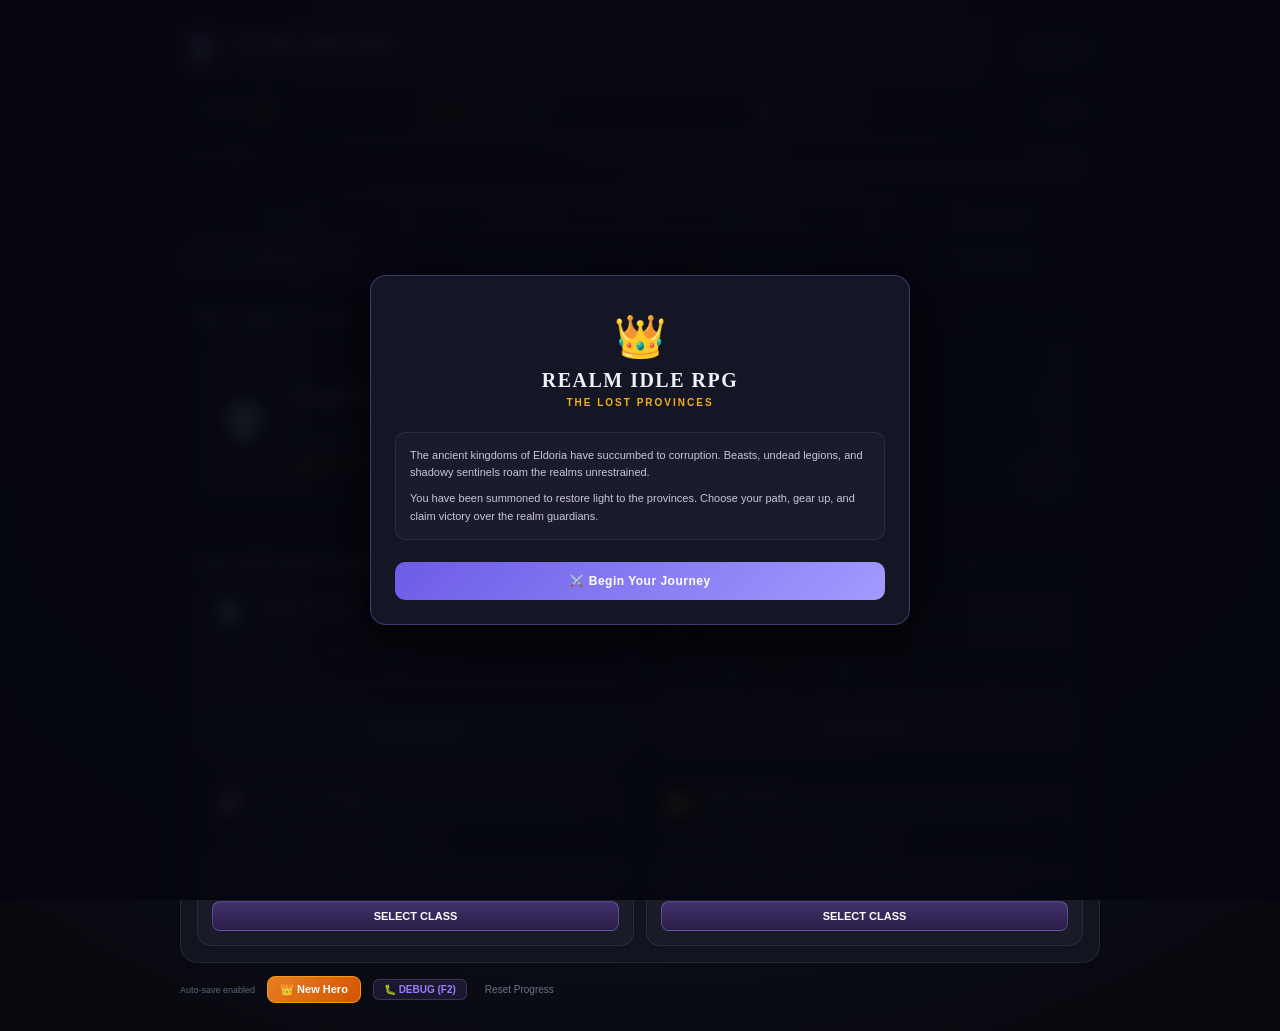
==== index.html @ 5bc2ba84 "feat: add hero quick menu, mobile responsive layout, bidirectional realm navigation, and serverless " ====
<!DOCTYPE html>
<html lang="en">

<head>
    <meta charset="UTF-8">
    <meta name="viewport" content="width=device-width, initial-scale=1.0">
    <title>Realm Idle RPG</title>
    <link rel="stylesheet" href="style.css">
    <link rel="stylesheet" href="js/debug/debug.css">
</head>

<body>

    <!-- WORLD EVENT BANNER OVERLAY -->
    <div class="event-banner" id="eventBanner"></div>

    <div class="game">

        <header class="topbar">

            <div class="brand">
                <div class="brand-icon" id="heroClassIcon" title="Hero Profile & Quick System Menu (Click to Open)" tabindex="0">🛡️</div>

                <div>
                    <h1>Realm Idle RPG</h1>
                    <p><span id="heroClassName">Knight Templar</span> · Legends are forged in darkness.</p>
                </div>
            </div>

            <div class="realm-badge">
                <span>REALM</span>
                <strong id="realm">I</strong>
            </div>

        </header>


        <!-- PLAYER RESOURCES & STATS -->
        <section class="resources">

            <div class="resource gold" id="resourceGoldCard" title="Adventurer's Guild Stipend: Active adventurers receive continuous guild support">
                <span>✦ Gold <small class="guild-income-pill" id="guildIncomePill">+3/s</small></span>
                <strong id="gold">1,240</strong>
            </div>

            <div class="resource">
                <span>⚔ Attack</span>
                <strong id="power">42</strong>
            </div>

            <div class="resource hp-card">
                <span>❤️ Health</span>
                <strong><span id="playerHpCard">100</span>/<span id="playerMaxHpCard">100</span></strong>
            </div>

        </section>

        <!-- PLAYER XP & HEALTH BARS -->
        <div class="bars-container">
            <div class="xp-wrapper">
                <div class="xp-header">
                    <span>LVL <strong id="playerLevel">1</strong> · <strong id="playerNameDisplay">Hero</strong> <small
                            id="playerGenderDisplay" style="color:#a89cf6;"></small></span>
                    <span><strong id="playerXp">0</strong> / <strong id="playerXpNext">100</strong> XP</span>
                </div>
                <div class="xp-bar">
                    <div class="xp-fill" id="xpFill"></div>
                </div>
            </div>

            <div class="hp-wrapper">
                <div class="hp-bar-header">
                    <span>❤️ HERO HEALTH</span>
                    <span><strong id="playerHpText">100</strong> / <strong id="playerMaxHpText">100</strong> HP</span>
                </div>
                <div class="player-hp-bar">
                    <div class="player-hp-fill" id="playerHpFill"></div>
                </div>
            </div>
        </div>

        <!-- STATS BREAKDOWN STRIP -->
        <div class="stats-strip">
            <div class="stat-badge">🛡️ Def: <strong id="statDefense">10</strong></div>
            <div class="stat-badge">🎯 Crit: <strong id="statCrit">10%</strong></div>
            <div class="stat-badge">💨 Dodge: <strong id="statDodge">5%</strong></div>
            <div class="stat-badge">🩸 Lifesteal: <strong id="statLifesteal">0%</strong></div>
        </div>

        <!-- MAIN NAVIGATION BAR -->
        <nav class="game-nav-tabs">
            <button class="nav-tab-btn active" data-tab="character">👤 Character & Class</button>
            <button class="nav-tab-btn" data-tab="arena">⚔️ Arena & Combat</button>
            <button class="nav-tab-btn" data-tab="inventory">🎒 Inventory & Forge</button>
            <button class="nav-tab-btn" data-tab="shop">🛒 Realm Shop</button>
        </nav>

        <!-- ==================== TAB PAGE 1: ARENA & COMBAT ==================== -->
        <div class="game-tab-page" id="tab_arena">

            <!-- STAGE TRACKER BAR -->
            <div class="stage-tracker-bar" id="stageTrackerBar">
                <div class="stage-info">
                    <span>📍 <strong id="arenaRealmName">Moonlit Vale</strong> · STAGE <strong
                            id="arenaStageNum">1</strong> / 10</span>
                    <span class="boss-warning" id="arenaBossBadge">👑 BOSS AT STAGE 10</span>
                </div>
                <div class="stage-progress-track">
                    <div class="stage-progress-fill" id="stageProgressFill" style="width: 10%;"></div>
                </div>
            </div>

            <main class="arena" id="arena">

                <!-- TEMPLE SAFE ZONE BANNER (VISIBLE WHEN inTemple) -->
                <div class="temple-safe-banner" id="templeSafeBanner" style="display: none;">
                    <div class="temple-safe-inner">
                        <span class="temple-glow-icon">🏛️</span>
                        <div>
                            <h4>SANCTUARY OF REVIVAL (SAFE ZONE)</h4>
                            <p id="templeBannerText">Resting safely at the Temple. Priests have mended your wounds (50% HP). Prepare your
                                gear, then click Resume.</p>
                        </div>
                        <button type="button" id="btnResumeFromBanner" class="btn-resume-banner">⚔️ Resume
                            Battle</button>
                    </div>
                </div>

                <!-- WEATHER PARTICLES CANVAS LAYER -->
                <canvas id="weatherCanvas" class="weather-canvas"></canvas>

                <div class="stars"></div>
                <div class="moon"></div>

                <div class="enemy-container">

                    <div class="enemy" id="enemy">
                        👹
                    </div>

                    <h2 id="enemyName">
                        The Hollow Goblin
                    </h2>

                    <div class="enemy-type">
                        ANCIENT GUARDIAN
                    </div>

                    <div class="health-wrapper">

                        <div class="health-bar">
                            <div class="health-fill" id="healthFill">
                            </div>
                        </div>

                        <div class="health-text">
                            <span id="hp">72</span>
                            /
                            <span id="maxHp">100</span>
                            HP
                        </div>

                    </div>

                </div>

                <div class="battle-status" id="status">
                    ⚔ Press Strike or enable Autofight to begin
                </div>

            </main>

            <!-- PRIMARY COMBAT CONTROLS: AUTOFIGHT & MANUAL STRIKE -->
            <div class="combat-control-strip">
                <button class="btn-autofight" id="btnAutoFight">
                    <span class="autofight-icon">⚔️</span>
                    <span id="autoFightStatusText">AUTOFIGHT [OFF]</span>
                </button>
                <button class="btn-manual-strike" id="btnManualStrike">
                    ⚡ Strike Enemy
                </button>
            </div>

            <!-- COMBAT ACTION & POTIONS HUD -->
            <div class="combat-hud">
                <div class="hud-skill-box">
                    <button class="btn-cast-skill" id="btnCastSkill">
                        <span class="skill-icon" id="skillIcon">🛡️</span>
                        <div class="skill-info">
                            <strong id="skillName">Shield Slam</strong>
                            <small id="skillDesc">220% Dmg + Defense Buff</small>
                        </div>
                        <div class="skill-cd-badge" id="skillCdBadge">READY</div>
                    </button>

                    <label class="hud-toggle">
                        <input type="checkbox" id="chkAutoCast" checked>
                        <span>Auto-Cast</span>
                    </label>
                </div>

                <div class="hud-potion-box">
                    <div class="potion-belt">
                        <button class="btn-belt-pot" data-pot="potion_minor" title="Minor Potion (+50 HP)">
                            🧪 Minor <span class="pot-count" id="potCount_minor">x5</span>
                        </button>
                        <button class="btn-belt-pot" data-pot="potion_major" title="Major Potion (+180 HP)">
                            🧪 Major <span class="pot-count" id="potCount_major">x1</span>
                        </button>
                        <button class="btn-belt-pot" data-pot="potion_full" title="Elixir of Rebirth (100% HP)">
                            🏺 Full <span class="pot-count" id="potCount_full">x0</span>
                        </button>
                    </div>

                    <label class="hud-toggle">
                        <input type="checkbox" id="chkAutoPotion" checked>
                        <span>Auto-Pot &lt;35% HP</span>
                    </label>
                </div>
            </div>

            <!-- ACTIVE BUFFS STRIP -->
            <div class="active-buffs-strip" id="activeBuffsStrip"></div>

            <!-- EQUIPMENT SLOTS SECTION -->
            <section class="equipment-grid">
                <div class="eq-slot" id="eqSlot_weapon"><span class="eq-empty">Empty Weapon</span></div>
                <div class="eq-slot" id="eqSlot_armor"><span class="eq-empty">Empty Armor</span></div>
                <div class="eq-slot" id="eqSlot_ring"><span class="eq-empty">Empty Ring</span></div>
            </section>

            <!-- KINGDOM BUILDINGS SECTION -->
            <section class="kingdom-panel">
                <div class="panel-header">
                    <h2>Kingdom Domain</h2>
                    <span>INFRASTRUCTURE</span>
                </div>

                <div class="kingdom-grid">
                    <div class="bldg-card">
                        <div class="bldg-icon">🏰</div>
                        <div class="bldg-info">
                            <strong>Castle (Lv. <span id="bldgLvl_castle">1</span>)</strong>
                            <small>+25 Max HP per level</small>
                        </div>
                        <button class="bldg-btn" id="btnBldg_castle" data-bldg-upgrade="castle">
                            UPGRADE <span id="bldgCost_castle">✦ 200</span>
                        </button>
                    </div>

                    <div class="bldg-card">
                        <div class="bldg-icon">💰</div>
                        <div class="bldg-info">
                            <strong>Treasury (Lv. <span id="bldgLvl_treasury">1</span>)</strong>
                            <small>+10% Gold Income per level</small>
                        </div>
                        <button class="bldg-btn" id="btnBldg_treasury" data-bldg-upgrade="treasury">
                            UPGRADE <span id="bldgCost_treasury">✦ 300</span>
                        </button>
                    </div>

                    <div class="bldg-card">
                        <div class="bldg-icon">⚒️</div>
                        <div class="bldg-info">
                            <strong>Blacksmith (Lv. <span id="bldgLvl_blacksmith">1</span>)</strong>
                            <small>+5% Attack & Gear Mult</small>
                        </div>
                        <button class="bldg-btn" id="btnBldg_blacksmith" data-bldg-upgrade="blacksmith">
                            UPGRADE <span id="bldgCost_blacksmith">✦ 400</span>
                        </button>
                    </div>

                    <div class="bldg-card">
                        <div class="bldg-icon">🔮</div>
                        <div class="bldg-info">
                            <strong>Mage Tower (Lv. <span id="bldgLvl_mageTower">1</span>)</strong>
                            <small>+2% Crit Chance per level</small>
                        </div>
                        <button class="bldg-btn" id="btnBldg_mageTower" data-bldg-upgrade="mageTower">
                            UPGRADE <span id="bldgCost_mageTower">✦ 500</span>
                        </button>
                    </div>

                    <div class="bldg-card">
                        <div class="bldg-icon">🛡️</div>
                        <div class="bldg-info">
                            <strong>Barracks (Lv. <span id="bldgLvl_barracks">1</span>)</strong>
                            <small>+5% Base Attack per level</small>
                        </div>
                        <button class="bldg-btn" id="btnBldg_barracks" data-bldg-upgrade="barracks">
                            UPGRADE <span id="bldgCost_barracks">✦ 350</span>
                        </button>
                    </div>
                </div>
            </section>

            <!-- DYNAMIC QUESTS SECTION -->
            <section class="panel" style="margin-top: 14px;">
                <div class="panel-header">
                    <h2>Active Quests</h2>
                    <span>OBJECTIVES & REWARDS</span>
                </div>
                <div class="quests-list" id="questsList"></div>
            </section>

            <!-- BOTTOM UPGRADE GRID -->
            <section class="bottom-grid">

                <div class="panel">

                    <div class="panel-header">
                        <h2>Ascension</h2>
                        <span>UPGRADES</span>
                    </div>

                    <button class="upgrade" id="damageUpgrade">

                        <div class="upgrade-icon">
                            🗡️
                        </div>

                        <div class="upgrade-info">
                            <strong>Runed Blade</strong>

                            <small>
                                Increase attack power
                            </small>
                        </div>

                        <div class="upgrade-cost" id="damageCost">
                            ✦ 120
                        </div>

                    </button>

                    <button class="upgrade" id="incomeUpgrade">

                        <div class="upgrade-icon">
                            💰
                        </div>

                        <div class="upgrade-info">
                            <strong>Royal Treasury</strong>

                            <small>
                                Increase gold generation
                            </small>
                        </div>

                        <div class="upgrade-cost" id="incomeCost">
                            ✦ 250
                        </div>

                    </button>

                </div>

                <div class="panel">

                    <div class="panel-header">
                        <h2>Realm Gate</h2>
                        <span>PROGRESS</span>
                    </div>

                    <div class="realm-card">

                        <div class="realm-title">
                            <strong id="realmName">
                                Moonlit Vale
                            </strong>

                            <span>✦</span>
                        </div>

                        <p>
                            Enemies grow stronger.
                            Rewards become greater.
                        </p>

                        <div class="realm-actions-row">
                            <button type="button" class="btn-prev-realm" id="btnPrevRealm" title="Return to previous realm">
                                ⬅️ Travel Back
                            </button>
                            <button class="next-realm" id="nextRealm">
                                ENTER NEXT REALM
                                <span id="realmCost">✦ 1,000</span>
                            </button>
                        </div>

                        <div class="unlocked-realms-box">
                            <small>UNLOCKED REALMS FAST TRAVEL:</small>
                            <div class="unlocked-realms-chips" id="unlockedRealmsChips"></div>
                        </div>

                    </div>

                </div>

            </section>

        </div>

        <!-- ==================== TAB PAGE 2: CHARACTER & CLASS ==================== -->
        <div class="game-tab-page active" id="tab_character">

            <section class="panel">
                <div class="panel-header">
                    <h2>Hero Character Sheet</h2>
                    <span>ATTRIBUTES & STATS</span>
                </div>

                <div class="char-sheet-grid">
                    <div class="char-hero-card">
                        <div class="char-avatar" id="charSheetIcon">🛡️</div>
                        <div>
                            <h3 id="charSheetName">Knight Templar</h3>
                            <p class="char-hero-desc" id="charSheetDesc">Stalwart defender with high Defense.</p>
                            <span class="char-hero-perk" id="charSheetPerks">+50% bonus from Shields and Armor.</span>
                        </div>
                    </div>

                    <div class="char-stats-list">
                        <div class="stat-line"><span>Total Attack Power:</span> <strong id="charStatAttack">42</strong>
                        </div>
                        <div class="stat-line"><span>Total Armor Defense:</span> <strong
                                id="charStatDefense">15</strong></div>
                        <div class="stat-line"><span>Critical Strike Chance:</span> <strong
                                id="charStatCrit">10%</strong></div>
                        <div class="stat-line"><span>Critical Multiplier:</span> <strong
                                id="charStatCritDmg">1.5x</strong></div>
                        <div class="stat-line"><span>Dodge Probability:</span> <strong id="charStatDodge">5%</strong>
                        </div>
                        <div class="stat-line"><span>Lifesteal Leech:</span> <strong id="charStatLifesteal">0%</strong>
                        </div>
                        <div class="stat-line"><span>Maximum Health (HP):</span> <strong id="charStatHp">100</strong>
                        </div>
                        <div class="stat-line"><span>Passive Income:</span> <strong id="charStatGps">3g / sec</strong>
                        </div>
                    </div>
                </div>
            </section>

            <!-- ADMIN-MANAGED CLASS SELECTION -->
            <section class="panel" style="margin-top: 14px;">
                <div class="panel-header">
                    <h2>Class Hall (Admin Configured)</h2>
                    <span>CHOOSE YOUR VOCATION</span>
                </div>

                <div class="classes-grid" id="classesGrid"></div>
            </section>

        </div>

        <!-- ==================== TAB PAGE 3: INVENTORY & FORGE ==================== -->
        <div class="game-tab-page" id="tab_inventory">

            <!-- MATERIALS OVERVIEW BAR -->
            <div class="materials-bar" id="materialsBar"></div>

            <section class="panel">
                <div class="panel-header">
                    <h2>Backpack & Vault</h2>
                    <div class="inv-filter-bar">
                        <button class="inv-filter-btn active" data-inv-filter="all">All</button>
                        <button class="inv-filter-btn" data-inv-filter="equipment">Equipment</button>
                        <button class="inv-filter-btn" data-inv-filter="consumable">Consumables</button>
                    </div>
                </div>

                <div class="inv-container-grid">
                    <div class="inv-slots-grid" id="inventoryGrid"></div>

                    <!-- ITEM INSPECT / FORGE ACTION CARD -->
                    <div class="inv-details-card" id="itemDetailsPanel">
                        <div class="empty-select-hint">Select an item from your backpack to inspect, equip, upgrade, or
                            sell.</div>
                    </div>
                </div>
            </section>

            <!-- CRAFTING FORGE -->
            <section class="panel" style="margin-top: 14px;">
                <div class="panel-header">
                    <h2>Blacksmith Crafting Forge</h2>
                    <span>COMBINE MATERIALS & RECIPES</span>
                </div>
                <div class="crafting-grid" id="craftingGrid"></div>
            </section>

        </div>

        <!-- ==================== TAB PAGE 4: REALM SHOP ==================== -->
        <div class="game-tab-page" id="tab_shop">

            <section class="panel">
                <div class="panel-header">
                    <h2>Realm Merchant Post</h2>
                    <div class="inv-filter-bar">
                        <button class="shop-filter-btn active" data-shop-filter="all">All Items</button>
                        <button class="shop-filter-btn" data-shop-filter="consumable">Potions & Elixirs</button>
                        <button class="shop-filter-btn" data-shop-filter="equipment">Equipment</button>
                        <button class="shop-filter-btn" data-shop-filter="material">Materials</button>
                    </div>
                </div>

                <div class="shop-grid" id="shopGrid"></div>
            </section>

        </div>

        <!-- ==================== OFFLINE PROGRESSION MODAL ==================== -->
        <div class="offline-modal" id="offlineModal">
            <div class="offline-card">
                <div class="offline-header">
                    <h3>👑 WELCOME BACK, ADVENTURER!</h3>
                    <small>OFFLINE PROGRESSION REPORT</small>
                </div>
                <div class="offline-body">
                    <p id="offlineTimeText">You were away for 0m.</p>
                    <p id="offlineActivityText" style="color: #edc76f; font-size: 11px; margin: 4px 0 10px 0;"></p>
                    <div class="offline-stats-grid">
                        <div class="offline-stat"><span>⚔️ Foes Defeated:</span> <strong id="offStatKills">0</strong>
                        </div>
                        <div class="offline-stat"><span>✦ Gold Accumulated:</span> <strong id="offStatGold">+0</strong>
                        </div>
                        <div class="offline-stat"><span>⭐ Experience Earned:</span> <strong id="offStatXp">+0</strong>
                        </div>
                        <div class="offline-stat"><span>🧪 Potions Found:</span> <strong id="offStatPots">0</strong>
                        </div>
                    </div>
                    <div class="offline-loot-box" id="offlineLootBox"></div>
                    <button class="btn-claim-offline" id="btnClaimOffline">CLAIM ALL REWARDS</button>
                </div>
            </div>
        </div>
            <!-- ==================== NEW PLAYER ONBOARDING WIZARD MODAL ==================== -->
            <div class="onboarding-modal" id="onboardingModal">
                <div class="onboarding-card">

                    <!-- STEP 1: WELCOME & LORE -->
                    <div class="onboarding-step active" id="onboardStep_1">
                        <div class="onboard-hero-banner">
                            <span class="onboard-emblem">👑</span>
                            <h2>REALM IDLE RPG</h2>
                            <span class="onboard-tag">THE LOST PROVINCES</span>
                        </div>
                        <div class="onboard-lore">
                            <p>The ancient kingdoms of Eldoria have succumbed to corruption. Beasts, undead legions, and
                                shadowy sentinels roam the realms unrestrained.</p>
                            <p>You have been summoned to restore light to the provinces. Choose your path, gear up, and
                                claim victory over the realm guardians.</p>
                        </div>
                        <div class="onboard-actions">
                            <button type="button" class="btn-onboard-next" id="btnOnboardToStep2">⚔️ Begin Your
                                Journey</button>
                        </div>
                    </div>

                    <!-- STEP 2: NAME & GENDER SELECTION -->
                    <div class="onboarding-step" id="onboardStep_2">
                        <div class="onboard-header">
                            <h3>Character Profile</h3>
                            <small>STEP 1 OF 3: IDENTITY</small>
                        </div>
                        <div class="onboard-form-group">
                            <label>Hero Name:</label>
                            <div class="name-input-row">
                                <input type="text" id="onboardHeroName" maxlength="18"
                                    placeholder="Enter character name..." value="Roland">
                                <button type="button" class="btn-random-name" id="btnRandomName">🎲 Random</button>
                            </div>
                        </div>

                        <div class="onboard-form-group">
                            <label>Gender Selection:</label>
                            <div class="gender-btn-group" id="genderButtonGroup">
                                <button type="button" class="btn-gender active" data-gender="male">♂ Male</button>
                                <button type="button" class="btn-gender" data-gender="female">♀ Female</button>
                                <button type="button" class="btn-gender" data-gender="other">⚧ Other</button>
                            </div>
                        </div>

                        <div class="onboard-actions-row">
                            <button type="button" class="btn-onboard-back" id="btnBackToStep1">← Back</button>
                            <button type="button" class="btn-onboard-next" id="btnOnboardToStep3">Choose Class
                                →</button>
                        </div>
                    </div>

                    <!-- STEP 3: CLASS SELECTION (ADMIN MANAGED) -->
                    <div class="onboarding-step" id="onboardStep_3">
                        <div class="onboard-header">
                            <h3>Choose Your Class</h3>
                            <small>STEP 2 OF 3: COMBAT MASTERY</small>
                        </div>
                        <p class="onboard-subtext">Controlled dynamically by the Admin Panel. Choose your calling:</p>

                        <div class="onboard-class-grid" id="onboardClassGrid"></div>

                        <div class="onboard-actions-row">
                            <button type="button" class="btn-onboard-back" id="btnBackToStep2">← Back</button>
                            <button type="button" class="btn-onboard-next" id="btnOnboardToStep4">Review Starting Gear
                                →</button>
                        </div>
                    </div>

                    <!-- STEP 4: STARTING GEAR & EMBARK -->
                    <div class="onboarding-step" id="onboardStep_4">
                        <div class="onboard-header">
                            <h3>Starting Supplies & Gear</h3>
                            <small>STEP 3 OF 3: PREPARE FOR BATTLE</small>
                        </div>

                        <div class="starter-gear-summary" id="starterGearSummary"></div>

                        <div class="starter-supplies-box">
                            <strong>Starting Provisions:</strong>
                            <ul>
                                <li>🧪 5x Minor Healing Potions (Restores 50 HP)</li>
                                <li>💰 100 Gold Coins</li>
                                <li>🗺️ Travel Map: Realm I — Moonlit Vale</li>
                            </ul>
                        </div>

                        <div class="onboard-actions-row">
                            <button type="button" class="btn-onboard-back" id="btnBackToStep3">← Back</button>
                            <button type="button" class="btn-onboard-finish" id="btnOnboardEmbark">🚀 Embark to Moonlit
                                Vale (Stage 1)</button>
                        </div>
                    </div>

                </div>
            </div>

            <!-- ==================== TEMPLE OF REVIVAL MODAL ==================== -->
            <div class="temple-modal" id="templeModal">
                <div class="temple-card">
                    <div class="temple-modal-header">
                        <span class="temple-icon">🏛️</span>
                        <h3>TEMPLE OF REVIVAL</h3>
                        <small>SANCTUARY SAFE HAVEN</small>
                    </div>
                    <div class="temple-modal-body">
                        <p class="temple-revival-msg">
                            Your hero was overwhelmed in battle. The Priests of the Temple have resurrected your spirit
                            and cleansed your wounds (50% HP restored).
                        </p>
                        <div class="temple-advice-box">
                            <strong>💡 High Priest's Guidance:</strong>
                            <span>"Before venturing into the wilds again, strengthen your champion. Visit the Merchant
                                Shop for elixirs, upgrade your weapon at the Blacksmith Forge, or pray for divine
                                health."</span>
                        </div>
                        <div class="temple-modal-actions">
                            <button type="button" class="btn-temple-action" id="btnTemplePrayHeal">❤️ Pray for Divine
                                Health (+50% HP)</button>
                            <button type="button" class="btn-temple-action" id="btnTempleOpenShop">🛒 Visit Merchant
                                Shop</button>
                            <button type="button" class="btn-temple-action" id="btnTempleOpenForge">⚒️ Blacksmith
                                Forge</button>
                            <button type="button" class="btn-temple-resume-big" id="btnTempleResumeBattle">⚔️ Resume
                                Progression</button>
                        </div>
                    </div>
                </div>
            </div>

            <!-- ==================== REALM CLEARED VICTORY MODAL ==================== -->
            <div class="victory-modal" id="victoryModal">
                <div class="victory-card">
                    <div class="victory-header">
                        <span class="victory-trophy">🏆</span>
                        <h3 id="victoryTitle">REALM CLEARED!</h3>
                        <small id="victorySubtitle">GUARDIAN DEFEATED</small>
                    </div>
                    <div class="victory-body">
                        <p id="victoryMsg">You have triumphed over the boss and conquered the realm!</p>
                        <div class="victory-rewards-box">
                            <div class="reward-pill" id="vicRewardGold">💰 +300 Gold</div>
                            <div class="reward-pill" id="vicRewardXp">⭐ +150 XP</div>
                            <div class="reward-pill highlight" id="vicRewardNext">🗺️ Unlocked Next Realm!</div>
                        </div>
                        <div class="victory-actions">
                            <button type="button" class="btn-victory-travel" id="btnVictoryTravel">🗺️ Travel to Next
                                Realm</button>
                            <button type="button" class="btn-victory-stay" id="btnVictoryStay">🌾 Continue Farming
                                Here</button>
                        </div>
                    </div>
                </div>
            </div>

            <!-- ==================== HERO PROFILE & QUICK SYSTEM MENU MODAL ==================== -->
            <div class="hero-quick-menu-modal" id="heroQuickMenuModal" style="display: none;">
                <div class="hero-quick-menu-card">
                    <div class="quick-menu-header">
                        <div class="quick-hero-avatar" id="quickMenuIcon">🛡️</div>
                        <div class="quick-hero-info">
                            <h3 id="quickMenuName">Hero</h3>
                            <p><span id="quickMenuClass">Knight Templar</span> · <span id="quickMenuGender">♂ Male</span> · Lvl <span id="quickMenuLevel">1</span></p>
                            <small id="quickMenuRealm">📍 Realm I: Moonlit Vale</small>
                        </div>
                        <button type="button" class="btn-quick-close" id="btnQuickClose" title="Close Menu">&times;</button>
                    </div>
                    <div class="quick-menu-actions">
                        <button type="button" class="btn-quick-action" id="btnQuickCharSheet">
                            👤 Open Character Sheet
                        </button>
                        <button type="button" class="btn-quick-action highlight" id="btnQuickNewHero">
                            👑 Start New Hero (Onboarding)
                        </button>
                        <button type="button" class="btn-quick-action" id="btnQuickDebug">
                            🐛 Quick Debug Cheats (F2)
                        </button>
                        <button type="button" class="btn-quick-action" id="btnQuickAdmin">
                            🛠️ Open Game Manager Panel
                        </button>
                        <button type="button" class="btn-quick-action danger" id="btnQuickWipe">
                            🧹 Wipe Save & Restart Adventure
                        </button>
                    </div>
                </div>
            </div>


            <footer>

                <div class="footer-buttons">
                    <span>
                        Auto-save enabled
                    </span>
                    <button id="btnNewGame" class="btn-new-hero">
                        👑 New Hero
                    </button>

                    <button id="btnDevToggle" class="btn-dev-trigger">
                        🐛 DEBUG (F2)
                    </button>

                    <button id="reset">
                        Reset Progress
                    </button>
                </div>

            </footer>

        </div>


        <!-- TINY FAST F2 DEBUG FLOATING CARD -->
        <div class="debug-widget" id="debugWidget">

            <div class="dbg-header">
                <h4><span class="dbg-icon">🐛</span> F2 QUICK DEBUG</h4>
                <button class="dbg-close" id="debugClose">&times;</button>
            </div>

            <div class="dbg-body">

                <div class="dbg-row">
                    <span class="dbg-label">GOLD</span>
                    <div class="dbg-btn-group">
                        <button data-dbg-gold="-100">-100</button>
                        <button data-dbg-gold="100">+100</button>
                        <button data-dbg-gold="1000">+1,000</button>
                    </div>
                </div>

                <div class="dbg-row">
                    <span class="dbg-label">POWER</span>
                    <div class="dbg-btn-group">
                        <button data-dbg-power="-10">-10</button>
                        <button data-dbg-power="10">+10</button>
                        <button data-dbg-power="100">+100</button>
                    </div>
                </div>

                <div class="dbg-toggles">
                    <label class="dbg-toggle-item">
                        <input type="checkbox" id="dbgChkGod">
                        <span>☑ God Mode</span>
                    </label>

                    <label class="dbg-toggle-item">
                        <input type="checkbox" id="dbgChkOneHit">
                        <span>☑ One Hit Kill</span>
                    </label>

                    <label class="dbg-toggle-item">
                        <input type="checkbox" id="dbgChkNoCd">
                        <span>☑ No Cooldowns</span>
                    </label>
                </div>

                <div class="dbg-row">
                    <button id="dbgBtnHeal" class="dbg-btn-action">❤️ Heal Player</button>
                    <button id="dbgBtnKill" class="dbg-btn-action">⚡ Kill Enemy</button>
                </div>

                <div class="dbg-row">
                    <button id="dbgBtnSimOffline" class="dbg-btn-action">⏳ Sim 8h Offline</button>
                    <button id="dbgBtnMaxGear" class="dbg-btn-action">🛡️ Max Gear (+10)</button>
                </div>

                <div class="dbg-row">
                    <button id="dbgBtnGiveSupplies" class="dbg-btn-action">🧪 +50 Potions/Mats</button>
                    <button id="dbgBtnGiveGold" class="dbg-btn-action">💰 +100k Gold</button>
                </div>

                <div class="dbg-row">
                    <span class="dbg-label">SPEED</span>
                    <div class="dbg-speed-selector">
                        <button class="dbg-speed-btn" data-speed="0.5">0.5x</button>
                        <button class="dbg-speed-btn active" data-speed="1">1x</button>
                        <button class="dbg-speed-btn" data-speed="2">2x</button>
                        <button class="dbg-speed-btn" data-speed="5">5x</button>
                        <button class="dbg-speed-btn" data-speed="10">10x</button>
                    </div>
                </div>

                <button id="dbgBtnWipeRestart" class="dbg-btn-action" style="background: linear-gradient(135deg, #d63031, #b71540); color: white; font-weight: bold; width: 100%; margin-bottom: 8px;">
                    🧹 Wipe Save & Start Whole New Adventure
                </button>

                <button id="dbgBtnOpenManager" class="dbg-btn-manager">
                    🛠️ Open Game Manager App
                </button>

            </div>

        </div>

        <!-- DATA MODULES -->
        <script src="js/data/heroes.js"></script>
        <script src="js/data/mobs.js"></script>
        <script src="js/data/maps.js"></script>
        <script src="js/data/weather.js"></script>
        <script src="js/data/events.js"></script>
        <script src="js/data/items.js"></script>
        <script src="js/data/scenarios.js"></script>

        <!-- CORE STATE -->
        <script src="js/core/state.js"></script>

        <!-- SYSTEMS -->
        <script src="js/systems/combat.js"></script>
        <script src="js/systems/spawning.js"></script>
        <script src="js/systems/maps.js"></script>
        <script src="js/systems/weather.js"></script>
        <script src="js/systems/time.js"></script>
        <script src="js/systems/events.js"></script>
        <script src="js/systems/scenarios.js"></script>
        <script src="js/systems/inventory.js"></script>
        <script src="js/systems/kingdom.js"></script>
        <script src="js/systems/quests.js"></script>
        <script src="js/systems/journal.js"></script>

        <!-- DEV & API CONTROLLERS -->
        <script src="js/dev/devMode.js"></script>
        <script src="js/dev/devPanel.js"></script>
        <script src="js/dev/commands.js"></script>
        <script src="js/api/gameApi.js"></script>
        <script src="js/debug/debug.js"></script>

        <!-- BOOTSTRAPPER -->
        <script src="js/main.js"></script>

</body>

</html>
---- style.css ----
* {
    box-sizing: border-box;
}

:root {
    --background: #080910;
    --panel: #141622;
    --panel-light: #1c1e2d;

    --text: #f5f2ff;
    --muted: #85899f;

    --gold: #edc76f;
    --purple: #9b7cff;

    --border: rgba(255, 255, 255, 0.08);
}

body {
    margin: 0;
    min-height: 100vh;

    background:
        radial-gradient(
            circle at 50% 0%,
            #2c254c 0%,
            #121421 40%,
            #07080d 100%
        );

    color: var(--text);

    font-family:
        Inter,
        Arial,
        sans-serif;
}

.game {
    width: min(920px, 94%);
    margin: auto;
    padding: 28px 0;
}


/* =========================
   HEADER
========================= */

.topbar {
    display: flex;
    align-items: center;
    justify-content: space-between;

    margin-bottom: 15px;
}

.brand {
    display: flex;
    align-items: center;
    gap: 12px;
}

.brand-icon {
    width: 46px;
    height: 46px;

    display: grid;
    place-items: center;

    border-radius: 13px;

    background:
        linear-gradient(
            145deg,
            #7158b8,
            #292044
        );

    border: 1px solid #a48aff44;

    box-shadow:
        0 0 30px #8064d522;

    font-size: 21px;
    cursor: pointer;
    transition: all 0.2s cubic-bezier(0.175, 0.885, 0.32, 1.275);
    user-select: none;
}

.brand-icon:hover {
    transform: scale(1.12);
    border-color: #ffd700;
    box-shadow: 0 0 25px rgba(255, 215, 0, 0.45);
}

.brand-icon:active {
    transform: scale(0.96);
}

.brand h1 {
    margin: 0;

    font-family: Georgia, serif;
    font-size: 23px;
}

.brand p {
    margin: 3px 0 0;

    color: var(--muted);

    font-size: 11px;
}

.realm-badge {
    padding: 9px 15px;

    display: flex;
    align-items: center;
    gap: 8px;

    border-radius: 30px;

    background: #ffffff07;

    border: 1px solid var(--border);

    color: var(--muted);

    font-size: 10px;
}

.realm-badge strong {
    color: var(--gold);
    font-size: 15px;
}


/* =========================
   RESOURCES
========================= */

.resources {
    display: grid;

    grid-template-columns: 1fr 1fr 1fr;

    gap: 9px;

    margin-bottom: 10px;
}

.resource.hp-card strong {
    color: #ff6b81;
}

.bars-container {
    display: grid;
    grid-template-columns: 1fr 1fr;
    gap: 10px;
    margin-bottom: 12px;
}

.hp-wrapper {
    background: rgba(20, 22, 34, 0.8);
    border: 1px solid var(--border);
    border-radius: 12px;
    padding: 8px 12px;
}

.hp-bar-header {
    display: flex;
    justify-content: space-between;
    color: var(--muted);
    font-size: 10px;
    margin-bottom: 4px;
}

.hp-bar-header strong {
    color: #ff6b81;
}

.player-hp-bar {
    width: 100%;
    height: 6px;
    background: #090a12;
    border-radius: 10px;
    overflow: hidden;
    border: 1px solid rgba(255, 255, 255, 0.05);
}

.player-hp-fill {
    width: 100%;
    height: 100%;
    background: linear-gradient(90deg, #e04868, #ff6b81);
    border-radius: inherit;
    transition: width 0.2s ease-out;
}

.resource {
    padding: 12px 15px;

    display: flex;
    justify-content: space-between;

    background: #151722dd;

    border: 1px solid var(--border);

    border-radius: 14px;
}

.resource span {
    color: var(--muted);
    font-size: 12px;
}

.resource strong {
    font-size: 16px;
}

.resource.gold strong {
    color: var(--gold);
}


/* =========================
   ARENA
========================= */

.arena {
    position: relative;

    min-height: 390px;

    display: flex;
    align-items: center;
    justify-content: center;

    overflow: hidden;

    border-radius: 24px;

    background:
        radial-gradient(
            circle at 50% 42%,
            #45376e 0%,
            #282143 23%,
            #161827 55%,
            #0c0e17 100%
        );

    border: 1px solid var(--border);

    box-shadow:
        inset 0 0 100px #0009,
        0 20px 60px #0006;
}

.arena::before {
    content: "";

    position: absolute;

    width: 330px;
    height: 330px;

    border-radius: 50%;

    border: 1px solid #c8b0ff18;

    box-shadow:
        inset 0 0 70px #a486ff12,
        0 0 80px #a486ff12;
}

.stars {
    position: absolute;
    inset: 0;

    opacity: .23;

    background-image:
        radial-gradient(
            circle,
            white 1px,
            transparent 1.5px
        ),
        radial-gradient(
            circle,
            #cbbaff 1px,
            transparent 1.5px
        );

    background-size:
        90px 100px,
        140px 130px;
}

.moon {
    position: absolute;

    top: 35px;
    right: 60px;

    width: 70px;
    height: 70px;

    border-radius: 50%;

    background: #eee5c9;

    box-shadow:
        0 0 40px #fff0b844,
        0 0 90px #fff0b822;
}

.enemy-container {
    position: relative;

    z-index: 2;

    text-align: center;
}

.enemy {
    width: 155px;
    height: 155px;

    display: grid;
    place-items: center;

    margin: auto;

    border-radius: 50%;

    background:
        radial-gradient(
            circle at 40% 30%,
            #604c79,
            #211a32
        );

    border: 1px solid #a57dcc55;

    font-size: 82px;

    box-shadow:
        0 20px 50px #0009,
        0 0 60px #956bc822;

    transition:
        transform .12s;
}

.enemy.hit {
    transform: scale(.87);
}

.enemy-container h2 {
    margin: 17px 0 0;

    font-family: Georgia, serif;

    font-size: 21px;
}

.enemy-type {
    margin-top: 4px;

    color: var(--muted);

    font-size: 9px;

    letter-spacing: 2px;
}

.health-wrapper {
    margin-top: 15px;
}

.health-bar {
    width: 350px;
    max-width: 75vw;

    height: 10px;

    overflow: hidden;

    border-radius: 20px;

    background: #07080d;

    border: 1px solid #ffffff12;
}

.health-fill {
    width: 72%;
    height: 100%;

    border-radius: inherit;

    background:
        linear-gradient(
            90deg,
            #b84e69,
            #e08b70
        );

    transition:
        width .15s;
}

.health-text {
    margin-top: 6px;

    color: var(--muted);

    font-size: 10px;
}

.battle-status {
    position: absolute;

    bottom: 15px;
    left: 17px;

    color: #70758b;

    font-size: 10px;
}


/* =========================
   BOTTOM PANELS
========================= */

.bottom-grid {
    display: grid;

    grid-template-columns:
        1fr 1fr;

    gap: 12px;

    margin-top: 12px;
}

.panel {
    padding: 16px;

    background: #141621ed;

    border: 1px solid var(--border);

    border-radius: 18px;
}

.panel-header {
    display: flex;

    align-items: center;
    justify-content: space-between;

    margin-bottom: 10px;
}

.panel-header h2 {
    margin: 0;

    font-family: Georgia, serif;

    font-size: 16px;
}

.panel-header span {
    color: #666b80;

    font-size: 9px;

    letter-spacing: 1.5px;
}


/* =========================
   UPGRADES
========================= */

.upgrade {
    width: 100%;

    display: flex;

    align-items: center;

    gap: 11px;

    padding: 11px;

    margin-top: 8px;

    text-align: left;

    border-radius: 13px;

    border: 1px solid #ffffff0b;

    background: #ffffff05;

    color: white;

    cursor: pointer;

    transition: .15s;
}

.upgrade:hover {
    background: #ffffff0a;

    border-color: #9b7cff35;

    transform: translateY(-1px);
}

.upgrade:disabled {
    opacity: .35;

    cursor: not-allowed;

    transform: none;
}

.upgrade-icon {
    width: 37px;
    height: 37px;

    flex-shrink: 0;

    display: grid;
    place-items: center;

    border-radius: 10px;

    background: #292342;

    font-size: 17px;
}

.upgrade-info {
    flex: 1;
}

.upgrade-info strong {
    display: block;

    font-size: 11px;
}

.upgrade-info small {
    display: block;

    margin-top: 3px;

    color: #73778d;

    font-size: 9px;
}

.upgrade-cost {
    color: var(--gold);

    font-size: 10px;

    white-space: nowrap;
}


/* =========================
   REALM
========================= */

.realm-card {
    padding: 14px;

    border-radius: 13px;

    background:
        linear-gradient(
            120deg,
            #2b2446,
            #171927
        );

    border: 1px solid #9b7cff18;
}

.realm-title {
    display: flex;

    justify-content: space-between;

    font-family: Georgia, serif;

    font-size: 14px;
}

.realm-title span {
    color: var(--gold);
}

.realm-card p {
    margin: 6px 0 0;

    color: #74788d;

    font-size: 9px;

    line-height: 1.5;
}

.next-realm {
    width: 100%;

    margin-top: 13px;

    padding: 10px;

    border-radius: 10px;

    border: 1px solid #d1a95755;

    background:
        linear-gradient(
            180deg,
            #4b3b24,
            #30251a
        );

    color: #f0d58c;

    font-size: 10px;

    cursor: pointer;
}

.next-realm:hover {
    filter: brightness(1.15);
}

.next-realm:disabled {
    opacity: .35;

    cursor: not-allowed;
}

.next-realm span {
    margin-left: 6px;
}


/* =========================
   FOOTER
========================= */

footer {
    display: flex;

    justify-content: space-between;
    align-items: center;

    margin-top: 13px;

    color: #5f6378;

    font-size: 9px;
}

.footer-buttons {
    display: flex;
    gap: 12px;
    align-items: center;
}

footer button {
    border: 0;

    background: none;

    color: #6f7388;

    cursor: pointer;

    font-size: 10px;
    transition: color 0.15s;
}

footer button:hover {
    color: white;
}

.btn-dev-trigger {
    background: rgba(155, 124, 255, 0.12) !important;
    border: 1px solid rgba(155, 124, 255, 0.25) !important;
    padding: 4px 10px;
    border-radius: 6px;
    color: var(--purple) !important;
    font-weight: bold;
}

.btn-dev-trigger:hover {
    background: rgba(155, 124, 255, 0.25) !important;
    color: #fff !important;
}


/* =========================
   DAMAGE POPUP
========================= */

.damage-popup {
    position: absolute;

    z-index: 20;

    color: #f2d38c;

    font-weight: bold;

    pointer-events: none;

    animation:
        damageFloat .9s ease-out forwards;
}

@keyframes damageFloat {

    from {
        opacity: 1;
        transform: translateY(0);
    }

    to {
        opacity: 0;
        transform: translateY(-55px);
    }

}


/* =========================
   DEVELOPER / DEBUG MODAL
========================= */

.dev-modal {
    position: fixed;
    inset: 0;
    z-index: 999;
    background: rgba(5, 6, 12, 0.82);
    backdrop-filter: blur(10px);
    display: grid;
    place-items: center;
    opacity: 0;
    pointer-events: none;
    transition: opacity 0.2s ease-out;
}

.dev-modal.open {
    opacity: 1;
    pointer-events: auto;
}

.dev-panel {
    width: min(720px, 94vw);
    max-height: 90vh;
    background: #121422;
    border: 1px solid rgba(155, 124, 255, 0.25);
    border-radius: 20px;
    box-shadow: 0 25px 80px rgba(0, 0, 0, 0.85), 0 0 50px rgba(155, 124, 255, 0.15);
    display: flex;
    flex-direction: column;
    overflow: hidden;
    color: var(--text);
}

.dev-header {
    display: flex;
    align-items: center;
    justify-content: space-between;
    padding: 16px 20px;
    background: rgba(255, 255, 255, 0.03);
    border-bottom: 1px solid var(--border);
}

.dev-title {
    display: flex;
    align-items: center;
    gap: 10px;
}

.dev-title h3 {
    margin: 0;
    font-size: 16px;
    font-family: Georgia, serif;
    color: var(--gold);
    letter-spacing: 1px;
}

.dev-shortcut {
    color: var(--muted);
    font-size: 11px;
}

.dev-close {
    background: none;
    border: none;
    color: var(--muted);
    font-size: 24px;
    cursor: pointer;
    line-height: 1;
    padding: 0 4px;
}

.dev-close:hover {
    color: white;
}

.dev-body {
    padding: 20px;
    overflow-y: auto;
    display: flex;
    flex-direction: column;
    gap: 20px;
}

.dev-section {
    background: rgba(255, 255, 255, 0.02);
    border: 1px solid var(--border);
    border-radius: 14px;
    padding: 14px 16px;
}

.dev-section h4 {
    margin: 0 0 12px 0;
    font-size: 10px;
    letter-spacing: 1.5px;
    color: var(--purple);
}

.dev-btn-group {
    display: flex;
    flex-wrap: wrap;
    gap: 8px;
}

.dev-btn-group button, .dev-footer-actions button {
    background: #1c1e2e;
    border: 1px solid rgba(255, 255, 255, 0.08);
    color: #e0dede;
    padding: 7px 12px;
    border-radius: 8px;
    font-size: 11px;
    cursor: pointer;
    transition: all 0.15s;
}

.dev-btn-group button:hover, .dev-footer-actions button:hover {
    background: #2a2d45;
    border-color: rgba(155, 124, 255, 0.3);
    color: white;
}

.btn-danger {
    background: rgba(224, 80, 80, 0.15) !important;
    border-color: rgba(224, 80, 80, 0.3) !important;
    color: #ff8585 !important;
}

.btn-danger:hover {
    background: rgba(224, 80, 80, 0.3) !important;
    color: #fff !important;
}

.btn-success {
    background: rgba(80, 224, 140, 0.15) !important;
    border-color: rgba(80, 224, 140, 0.3) !important;
    color: #85ffb8 !important;
}

.btn-success:hover {
    background: rgba(80, 224, 140, 0.3) !important;
    color: #fff !important;
}

.btn-warn {
    background: rgba(240, 180, 50, 0.15) !important;
    border-color: rgba(240, 180, 50, 0.3) !important;
    color: #ffd685 !important;
}

.btn-warn:hover {
    background: rgba(240, 180, 50, 0.3) !important;
    color: #fff !important;
}

/* TOGGLES GRID */
.dev-toggles-grid {
    display: grid;
    grid-template-columns: 1fr 1fr;
    gap: 12px;
}

.dev-toggle {
    display: flex;
    align-items: center;
    gap: 10px;
    cursor: pointer;
    font-size: 12px;
    user-select: none;
}

.dev-toggle input {
    display: none;
}

.toggle-slider {
    width: 36px;
    height: 20px;
    background: #23263b;
    border-radius: 20px;
    position: relative;
    transition: background 0.2s;
    border: 1px solid rgba(255, 255, 255, 0.08);
}

.toggle-slider::after {
    content: "";
    position: absolute;
    width: 14px;
    height: 14px;
    top: 2px;
    left: 2px;
    border-radius: 50%;
    background: #85899f;
    transition: transform 0.2s, background 0.2s;
}

.dev-toggle input:checked + .toggle-slider {
    background: var(--purple);
}

.dev-toggle input:checked + .toggle-slider::after {
    transform: translateX(16px);
    background: white;
}

/* SPEED SELECTOR */
.dev-speed-selector {
    display: flex;
    gap: 8px;
}

.dev-speed-btn {
    flex: 1;
    padding: 8px 0;
    background: #1c1e2e;
    border: 1px solid rgba(255, 255, 255, 0.08);
    color: var(--muted);
    border-radius: 8px;
    font-size: 11px;
    font-weight: bold;
    cursor: pointer;
    transition: all 0.15s;
}

.dev-speed-btn.active {
    background: var(--purple);
    color: white;
    border-color: var(--purple);
}

/* CONSOLE TERMINAL */
.dev-console {
    background: #090a12;
    border: 1px solid rgba(255, 255, 255, 0.1);
    border-radius: 10px;
    overflow: hidden;
    font-family: monospace;
}

.dev-console-logs {
    height: 140px;
    padding: 10px 12px;
    overflow-y: auto;
    font-size: 11px;
    display: flex;
    flex-direction: column;
    gap: 4px;
}

.dev-log-line {
    line-height: 1.4;
    word-break: break-all;
}

.dev-log-line .dev-time {
    color: #4f536b;
    margin-right: 6px;
}

.dev-log-line.info { color: #85899f; }
.dev-log-line.command { color: var(--purple); font-weight: bold; }
.dev-log-line.success { color: #75e89d; }
.dev-log-line.warn { color: #f2c76b; }
.dev-log-line.error { color: #f07575; }

.dev-console-form {
    display: flex;
    align-items: center;
    border-top: 1px solid rgba(255, 255, 255, 0.08);
    background: #0f111d;
    padding: 4px 8px;
}

.dev-prompt {
    color: var(--purple);
    font-weight: bold;
    padding: 0 6px;
}

.dev-console-form input {
    flex: 1;
    background: none;
    border: none;
    outline: none;
    color: var(--text);
    font-family: monospace;
    font-size: 12px;
    padding: 6px 4px;
}

.dev-console-form button {
    background: rgba(155, 124, 255, 0.2);
    border: none;
    color: var(--purple);
    padding: 4px 10px;
    border-radius: 4px;
    font-size: 10px;
    cursor: pointer;
    font-weight: bold;
}

/* =========================
   EVENT BANNER OVERLAY
========================= */

.event-banner {
    width: 100%;
    padding: 10px;
    background: linear-gradient(90deg, #591625, #852238, #591625);
    border-bottom: 1px solid #ff4d6d88;
    color: #ffd6df;
    font-size: 12px;
    font-weight: bold;
    text-align: center;
    letter-spacing: 0.5px;
    display: none;
    box-shadow: 0 4px 20px rgba(255, 77, 109, 0.3);
    animation: eventPulse 2s infinite ease-in-out;
}

.event-banner.visible {
    display: block;
}

.event-timer {
    color: var(--gold);
    margin-left: 6px;
}

@keyframes eventPulse {
    0%, 100% { opacity: 0.95; }
    50% { opacity: 1; filter: brightness(1.2); }
}

/* =========================
   XP PROGRESS BAR
========================= */

.xp-wrapper {
    margin-bottom: 12px;
    background: rgba(20, 22, 34, 0.8);
    border: 1px solid var(--border);
    border-radius: 12px;
    padding: 8px 12px;
}

.xp-header {
    display: flex;
    justify-content: space-between;
    color: var(--muted);
    font-size: 10px;
    margin-bottom: 4px;
}

.xp-header strong {
    color: var(--purple);
}

.xp-bar {
    width: 100%;
    height: 6px;
    background: #090a12;
    border-radius: 10px;
    overflow: hidden;
    border: 1px solid rgba(255, 255, 255, 0.05);
}

.xp-fill {
    width: 0%;
    height: 100%;
    background: linear-gradient(90deg, #7158b8, #a48aff);
    border-radius: inherit;
    transition: width 0.2s ease-out;
}

/* =========================
   WEATHER CANVAS LAYER
========================= */

.weather-canvas {
    position: absolute;
    inset: 0;
    pointer-events: none;
    z-index: 5;
}

/* =========================
   GM PANEL TABS NAV
========================= */

.dev-tabs-nav {
    display: flex;
    background: rgba(0, 0, 0, 0.3);
    border-bottom: 1px solid var(--border);
    overflow-x: auto;
    scrollbar-width: none;
}

.dev-tabs-nav::-webkit-scrollbar {
    display: none;
}

.dev-tab-btn {
    padding: 12px 16px;
    background: none;
    border: none;
    color: var(--muted);
    font-size: 11px;
    font-weight: bold;
    cursor: pointer;
    white-space: nowrap;
    border-bottom: 2px solid transparent;
    transition: all 0.15s;
}

.dev-tab-btn:hover {
    color: var(--text);
    background: rgba(255, 255, 255, 0.03);
}

.dev-tab-btn.active {
    color: var(--gold);
    border-bottom-color: var(--gold);
    background: rgba(237, 199, 111, 0.08);
}

.dev-tab-content {
    display: none;
}

.dev-tab-content.active {
    display: block;
}

.dev-field-group {
    display: flex;
    flex-direction: column;
    gap: 6px;
}

.dev-field-group label {
    font-size: 11px;
    color: var(--muted);
}

.dev-select {
    background: #1c1e2e;
    border: 1px solid rgba(255, 255, 255, 0.12);
    color: var(--text);
    padding: 8px 12px;
    border-radius: 8px;
    font-size: 12px;
    outline: none;
    cursor: pointer;
}

.dev-select:focus {
    border-color: var(--purple);
}

.dev-range {
    width: 100%;
    accent-color: var(--purple);
    cursor: pointer;
}


/* =========================
   STATS STRIP & BREAKDOWN
========================= */

.stats-strip {
    display: flex;
    justify-content: space-between;
    gap: 8px;
    margin-bottom: 10px;
}

.stat-badge {
    flex: 1;
    background: rgba(20, 22, 34, 0.7);
    border: 1px solid var(--border);
    padding: 6px 8px;
    border-radius: 8px;
    font-size: 10px;
    color: var(--muted);
    text-align: center;
}

.stat-badge strong {
    color: var(--text);
}


/* =========================
   EQUIPMENT SLOTS
========================= */

.equipment-grid {
    display: grid;
    grid-template-columns: 1fr 1fr 1fr;
    gap: 8px;
    margin-top: 10px;
}

.eq-slot {
    padding: 10px;
    background: #141621;
    border: 1px dashed rgba(255, 255, 255, 0.15);
    border-radius: 12px;
    font-size: 11px;
    text-align: center;
}

.eq-empty {
    color: #5a5e75;
}

.eq-icon {
    font-size: 14px;
    margin-right: 4px;
}

.eq-name.common { color: #cfcfcf; }
.eq-name.rare { color: #58a6ff; font-weight: bold; }
.eq-name.epic { color: #bc8cff; font-weight: bold; }
.eq-name.legendary { color: #e3b341; font-weight: bold; }


/* =========================
   KINGDOM DOMAIN PANEL
========================= */

.kingdom-panel {
    margin-top: 14px;
    padding: 16px;
    background: #141621ed;
    border: 1px solid var(--border);
    border-radius: 18px;
}

.kingdom-grid {
    display: flex;
    flex-direction: column;
    gap: 8px;
    margin-top: 10px;
}

.bldg-card {
    display: flex;
    align-items: center;
    gap: 12px;
    padding: 10px 12px;
    background: rgba(255, 255, 255, 0.03);
    border: 1px solid rgba(255, 255, 255, 0.06);
    border-radius: 12px;
}

.bldg-icon {
    font-size: 22px;
}

.bldg-info {
    flex: 1;
}

.bldg-info strong {
    display: block;
    font-size: 12px;
}

.bldg-info small {
    color: var(--muted);
    font-size: 10px;
}

.bldg-btn {
    background: linear-gradient(180deg, #382c5a, #231b3a);
    border: 1px solid rgba(155, 124, 255, 0.3);
    color: var(--purple);
    padding: 6px 12px;
    border-radius: 8px;
    font-size: 10px;
    font-weight: bold;
    cursor: pointer;
}

.bldg-btn:hover {
    background: linear-gradient(180deg, #4b3b78, #302452);
    color: white;
}

.bldg-btn:disabled {
    opacity: 0.35;
    cursor: not-allowed;
}


/* =========================
   DYNAMIC QUESTS WIDGET
========================= */

.quests-list {
    display: flex;
    flex-direction: column;
    gap: 8px;
    margin-top: 6px;
}

.quest-card {
    display: flex;
    align-items: center;
    justify-content: space-between;
    padding: 10px 12px;
    background: rgba(255, 255, 255, 0.02);
    border: 1px solid var(--border);
    border-radius: 10px;
    font-size: 11px;
}

.quest-card.completed {
    border-color: rgba(80, 224, 140, 0.4);
    background: rgba(80, 224, 140, 0.06);
}

.quest-title {
    font-weight: bold;
}

.quest-progress {
    color: var(--muted);
}

.btn-claim-quest {
    background: rgba(80, 224, 140, 0.2);
    border: 1px solid rgba(80, 224, 140, 0.4);
    color: #85ffb8;
    padding: 4px 10px;
    border-radius: 6px;
    font-size: 10px;
    font-weight: bold;
    cursor: pointer;
}

.btn-claim-quest:hover {
    background: rgba(80, 224, 140, 0.4);
    color: white;
}


/* =========================
   CRIT & MISS POPUPS
========================= */

.damage-popup.crit {
    color: #ff5555 !important;
    font-size: 18px !important;
    text-shadow: 0 0 10px rgba(255, 85, 85, 0.8);
}

.damage-popup.miss {
    color: #85899f !important;
    font-size: 12px !important;
}

.damage-popup.incoming {
    color: #ff8c42 !important;
    font-size: 14px !important;
    font-weight: 700;
    text-shadow: 0 0 8px rgba(255, 80, 0, 0.75);
}


/* =========================
   MOBILE
========================= */

@media (max-width: 650px) {

    .game {
        width: 94%;
        padding-top: 18px;
    }

    .bottom-grid {
        grid-template-columns: 1fr;
    }

    .equipment-grid {
        grid-template-columns: 1fr;
    }

    .stats-strip {
        flex-wrap: wrap;
    }

    .arena {
        min-height: 350px;
    }

    .enemy {
        width: 125px;
        height: 125px;

        font-size: 68px;
    }

    .moon {
        width: 55px;
        height: 55px;

        right: 20px;
    }

    .dev-toggles-grid {
        grid-template-columns: 1fr;
    }

}

/* =========================================================
   CANVAS FIX & NEW GAMEPLAY SYSTEMS STYLING
========================================================= */

.weather-canvas {
    position: absolute;
    top: 0;
    left: 0;
    width: 100%;
    height: 100%;
    pointer-events: none;
    z-index: 1;
}

/* NAVIGATION TABS */
.game-nav-tabs {
    display: flex;
    gap: 8px;
    margin-bottom: 14px;
    overflow-x: auto;
    padding-bottom: 2px;
}

.nav-tab-btn {
    flex: 1;
    background: #141622;
    border: 1px solid var(--border);
    color: var(--muted);
    padding: 10px 14px;
    border-radius: 12px;
    font-size: 12px;
    font-weight: bold;
    cursor: pointer;
    transition: all 0.15s ease;
    white-space: nowrap;
    text-align: center;
}

.nav-tab-btn:hover {
    background: #1c1e2d;
    color: white;
    border-color: rgba(155, 124, 255, 0.3);
}

.nav-tab-btn.active {
    background: linear-gradient(180deg, #322650, #1c1730);
    border-color: var(--purple);
    color: #ded6ff;
    box-shadow: 0 4px 15px rgba(155, 124, 255, 0.2);
}

/* TAB PAGES */
.game-tab-page {
    display: none;
}

.game-tab-page.active {
    display: block;
}

/* COMBAT HUD & ACTION BAR */
.combat-hud {
    display: grid;
    grid-template-columns: 1fr 1fr;
    gap: 10px;
    margin-top: 10px;
}

.hud-skill-box, .hud-potion-box {
    background: #141622;
    border: 1px solid var(--border);
    border-radius: 14px;
    padding: 10px 12px;
    display: flex;
    flex-direction: column;
    justify-content: space-between;
    gap: 8px;
}

.btn-cast-skill {
    display: flex;
    align-items: center;
    gap: 10px;
    background: linear-gradient(180deg, #38285c, #221838);
    border: 1px solid rgba(155, 124, 255, 0.4);
    border-radius: 10px;
    padding: 8px 12px;
    cursor: pointer;
    color: white;
    text-align: left;
    transition: all 0.15s;
    width: 100%;
}

.btn-cast-skill:hover:not(:disabled) {
    background: linear-gradient(180deg, #4f3982, #2e204c);
    border-color: #a48aff;
    transform: translateY(-1px);
}

.btn-cast-skill:disabled {
    opacity: 0.6;
    cursor: not-allowed;
}

.skill-icon {
    font-size: 24px;
}

.skill-info {
    flex: 1;
}

.skill-info strong {
    display: block;
    font-size: 12px;
    color: #e5dcff;
}

.skill-info small {
    display: block;
    color: var(--muted);
    font-size: 10px;
}

.skill-cd-badge {
    background: rgba(80, 224, 140, 0.2);
    border: 1px solid rgba(80, 224, 140, 0.4);
    color: #85ffb8;
    padding: 3px 8px;
    border-radius: 6px;
    font-size: 10px;
    font-weight: bold;
}

.skill-cd-badge.cooldown {
    background: rgba(255, 107, 129, 0.2);
    border-color: rgba(255, 107, 129, 0.4);
    color: #ff6b81;
}

.potion-belt {
    display: flex;
    gap: 6px;
}

.btn-belt-pot {
    flex: 1;
    background: #1c1e2d;
    border: 1px solid rgba(255, 255, 255, 0.08);
    color: #dedede;
    padding: 8px 4px;
    border-radius: 8px;
    font-size: 10px;
    font-weight: bold;
    cursor: pointer;
    transition: all 0.15s;
    text-align: center;
}

.btn-belt-pot:hover {
    background: #2a2d42;
    border-color: rgba(255, 107, 129, 0.4);
    color: white;
}

.pot-count {
    color: var(--gold);
    display: block;
    font-size: 11px;
    margin-top: 2px;
}

.hud-toggle {
    display: flex;
    align-items: center;
    gap: 6px;
    font-size: 10px;
    color: var(--muted);
    cursor: pointer;
}

.hud-toggle input {
    accent-color: var(--purple);
}

/* ACTIVE BUFFS STRIP */
.active-buffs-strip {
    display: flex;
    flex-wrap: wrap;
    gap: 6px;
    margin-top: 8px;
}

.buff-badge {
    background: rgba(155, 124, 255, 0.15);
    border: 1px solid rgba(155, 124, 255, 0.3);
    color: #d9cbff;
    padding: 4px 10px;
    border-radius: 20px;
    font-size: 10px;
}

/* CHARACTER SHEET & CLASSES */
.char-sheet-grid {
    display: grid;
    grid-template-columns: 1fr 1fr;
    gap: 14px;
    margin-top: 8px;
}

.char-hero-card {
    display: flex;
    gap: 14px;
    align-items: center;
    background: rgba(255, 255, 255, 0.03);
    border: 1px solid var(--border);
    padding: 16px;
    border-radius: 14px;
}

.char-avatar {
    font-size: 44px;
    background: #231d3b;
    border: 1px solid rgba(155, 124, 255, 0.3);
    width: 70px;
    height: 70px;
    display: grid;
    place-items: center;
    border-radius: 16px;
}

.char-hero-desc {
    color: var(--muted);
    font-size: 11px;
    margin: 4px 0;
}

.char-hero-perk {
    display: inline-block;
    color: var(--gold);
    font-size: 10px;
    font-weight: bold;
}

.char-stats-list {
    display: flex;
    flex-direction: column;
    gap: 6px;
    background: rgba(255, 255, 255, 0.02);
    border: 1px solid var(--border);
    padding: 14px 16px;
    border-radius: 14px;
}

.stat-line {
    display: flex;
    justify-content: space-between;
    font-size: 11px;
    color: var(--muted);
}

.stat-line strong {
    color: white;
}

.classes-grid {
    display: grid;
    grid-template-columns: 1fr 1fr;
    gap: 12px;
    margin-top: 10px;
}

.class-card {
    background: rgba(255, 255, 255, 0.03);
    border: 1px solid var(--border);
    border-radius: 14px;
    padding: 14px;
    display: flex;
    flex-direction: column;
    justify-content: space-between;
    gap: 10px;
    transition: all 0.15s;
}

.class-card.current {
    border-color: var(--purple);
    background: rgba(155, 124, 255, 0.08);
}

.class-card.locked {
    opacity: 0.5;
}

.class-card-header {
    display: flex;
    gap: 10px;
    align-items: center;
}

.class-card-icon {
    font-size: 28px;
}

.class-card-header h4 {
    margin: 0;
    font-size: 13px;
    color: #e5dcff;
}

.class-card-header small {
    color: var(--muted);
    font-size: 10px;
}

.class-card-stats {
    display: flex;
    gap: 8px;
    flex-wrap: wrap;
    font-size: 10px;
    color: var(--muted);
    background: rgba(0, 0, 0, 0.2);
    padding: 6px 10px;
    border-radius: 8px;
}

.class-card-skill {
    font-size: 10px;
    color: #cfc2ff;
    line-height: 1.4;
}

.btn-select-class {
    background: linear-gradient(180deg, #43326d, #281d45);
    border: 1px solid rgba(155, 124, 255, 0.4);
    color: white;
    padding: 8px;
    border-radius: 8px;
    font-size: 11px;
    font-weight: bold;
    cursor: pointer;
    transition: all 0.15s;
}

.btn-select-class:hover:not(:disabled) {
    background: linear-gradient(180deg, #594391, #36275c);
}

.btn-select-class.selected {
    background: rgba(80, 224, 140, 0.2);
    border-color: rgba(80, 224, 140, 0.5);
    color: #85ffb8;
    cursor: default;
}

/* MATERIALS OVERVIEW BAR */
.materials-bar {
    display: flex;
    gap: 8px;
    flex-wrap: wrap;
    margin-bottom: 12px;
}

.mat-badge {
    background: #141622;
    border: 1px solid var(--border);
    padding: 6px 12px;
    border-radius: 10px;
    font-size: 11px;
    color: var(--muted);
}

.mat-badge strong {
    color: var(--gold);
}

/* INVENTORY & FORGE */
.inv-filter-bar {
    display: flex;
    gap: 6px;
}

.inv-filter-btn, .shop-filter-btn {
    background: #1c1e2d;
    border: 1px solid rgba(255, 255, 255, 0.08);
    color: var(--muted);
    padding: 4px 10px;
    border-radius: 6px;
    font-size: 10px;
    font-weight: bold;
    cursor: pointer;
}

.inv-filter-btn.active, .shop-filter-btn.active {
    background: var(--purple);
    color: white;
    border-color: var(--purple);
}

.inv-container-grid {
    display: grid;
    grid-template-columns: 1fr 300px;
    gap: 14px;
    margin-top: 10px;
}

.inv-slots-grid {
    display: grid;
    grid-template-columns: repeat(auto-fill, minmax(80px, 1fr));
    gap: 8px;
    min-height: 180px;
    align-content: start;
}

.inv-slot {
    background: #10121d;
    border: 1px solid rgba(255, 255, 255, 0.1);
    border-radius: 10px;
    padding: 8px 4px;
    text-align: center;
    cursor: pointer;
    position: relative;
    transition: all 0.15s;
    user-select: none;
}

.inv-slot:hover {
    background: #1c1e2f;
    transform: translateY(-2px);
}

.inv-slot.selected {
    box-shadow: 0 0 12px rgba(155, 124, 255, 0.5);
    background: #231c38;
}

.inv-slot-icon {
    font-size: 26px;
}

.inv-slot-name {
    font-size: 9px;
    color: #e0dede;
    overflow: hidden;
    text-overflow: ellipsis;
    white-space: nowrap;
    margin-top: 4px;
}

.inv-slot-upg {
    position: absolute;
    top: 4px;
    right: 4px;
    background: var(--purple);
    color: white;
    font-size: 9px;
    font-weight: bold;
    padding: 1px 4px;
    border-radius: 4px;
}

.inv-details-card {
    background: #0d0f1a;
    border: 1px solid var(--border);
    border-radius: 12px;
    padding: 14px;
    display: flex;
    flex-direction: column;
    justify-content: space-between;
    min-height: 220px;
}

.empty-select-hint {
    color: var(--muted);
    font-size: 11px;
    text-align: center;
    margin: auto;
}

.detail-header {
    display: flex;
    gap: 10px;
    align-items: center;
    padding-left: 8px;
    margin-bottom: 12px;
}

.detail-icon {
    font-size: 32px;
}

.detail-header h4 {
    margin: 0;
    font-size: 14px;
}

.rarity-tag {
    font-size: 9px;
    font-weight: bold;
    letter-spacing: 1px;
}

.detail-stats {
    display: flex;
    flex-direction: column;
    gap: 4px;
    font-size: 11px;
    color: var(--muted);
    margin-bottom: 12px;
}

.item-desc {
    font-size: 10px;
    color: #9d9fb5;
    margin: 6px 0 0;
    line-height: 1.4;
}

.detail-actions {
    display: flex;
    flex-direction: column;
    gap: 6px;
}

.btn-action-equip, .btn-action-unequip, .btn-action-use, .btn-action-upgrade, .btn-action-sell {
    width: 100%;
    padding: 8px;
    border-radius: 8px;
    font-size: 11px;
    font-weight: bold;
    cursor: pointer;
    transition: all 0.15s;
    border: 1px solid transparent;
}

.btn-action-equip {
    background: #3b2c66;
    border-color: var(--purple);
    color: white;
}

.btn-action-unequip {
    background: #2b2f42;
    border-color: rgba(255, 255, 255, 0.2);
    color: #e0dede;
}

.btn-action-use {
    background: rgba(80, 224, 140, 0.2);
    border-color: rgba(80, 224, 140, 0.5);
    color: #85ffb8;
}

.btn-action-upgrade {
    background: linear-gradient(180deg, #593c24, #362211);
    border-color: var(--gold);
    color: #f7d58b;
    text-align: center;
}

.btn-action-upgrade small {
    display: block;
    font-size: 9px;
    color: #e8c67a;
    margin-top: 2px;
}

.btn-action-sell {
    background: rgba(255, 107, 129, 0.15);
    border-color: rgba(255, 107, 129, 0.3);
    color: #ff8597;
}

/* CRAFTING FORGE */
.crafting-grid {
    display: grid;
    grid-template-columns: 1fr 1fr;
    gap: 10px;
    margin-top: 10px;
}

.craft-card {
    background: rgba(255, 255, 255, 0.02);
    border: 1px solid var(--border);
    padding: 10px 12px;
    border-radius: 10px;
    display: flex;
    justify-content: space-between;
    align-items: center;
    gap: 8px;
}

.craft-info {
    display: flex;
    align-items: center;
    gap: 10px;
}

.craft-icon {
    font-size: 24px;
}

.craft-info strong {
    display: block;
    font-size: 11px;
}

.craft-info small {
    color: var(--muted);
    font-size: 9px;
}

.btn-craft {
    background: #2e2647;
    border: 1px solid rgba(155, 124, 255, 0.4);
    color: var(--purple);
    padding: 6px 12px;
    border-radius: 6px;
    font-size: 10px;
    font-weight: bold;
    cursor: pointer;
}

.btn-craft:hover {
    background: var(--purple);
    color: white;
}

/* REALM SHOP */
.shop-grid {
    display: grid;
    grid-template-columns: 1fr 1fr;
    gap: 10px;
    margin-top: 10px;
}

.shop-card {
    background: rgba(255, 255, 255, 0.02);
    border: 1px solid var(--border);
    padding: 10px 12px;
    border-radius: 10px;
    display: flex;
    justify-content: space-between;
    align-items: center;
    gap: 10px;
}

.shop-card-icon {
    font-size: 24px;
}

.shop-card-info {
    flex: 1;
}

.shop-card-info strong {
    display: block;
    font-size: 12px;
}

.shop-card-info small {
    display: block;
    color: var(--gold);
    font-size: 10px;
    margin-top: 2px;
}

.btn-buy {
    background: linear-gradient(180deg, #4f3b14, #2a1f0a);
    border: 1px solid var(--gold);
    color: #f7d58b;
    padding: 6px 14px;
    border-radius: 8px;
    font-size: 10px;
    font-weight: bold;
    cursor: pointer;
    transition: all 0.15s;
}

.btn-buy:hover:not(:disabled) {
    background: linear-gradient(180deg, #70541e, #3d2d0f);
    color: white;
}

.btn-buy:disabled {
    opacity: 0.4;
    cursor: not-allowed;
}

/* OFFLINE MODAL */
.offline-modal {
    display: flex;
    flex-direction: column;
    position: fixed;
    inset: 0;
    background: rgba(0, 0, 0, 0.85);
    backdrop-filter: blur(8px);
    display: flex;
    align-items: center;
    justify-content: center;
    z-index: 10000;
    opacity: 0;
    pointer-events: none;
    transition: opacity 0.25s ease;
}

.offline-modal.visible {
    opacity: 1;
    pointer-events: auto;
}

.offline-card {
    background: #121422;
    border: 1px solid var(--purple);
    box-shadow: 0 10px 50px rgba(0, 0, 0, 0.9), 0 0 30px rgba(155, 124, 255, 0.3);
    border-radius: 18px;
    width: min(450px, 90vw);
    overflow: hidden;
}

.offline-header {
    background: linear-gradient(180deg, #2f2347, #191427);
    padding: 16px 20px;
    border-bottom: 1px solid rgba(255, 255, 255, 0.08);
    text-align: center;
}

.offline-header h3 {
    margin: 0;
    color: var(--gold);
    font-family: Georgia, serif;
    font-size: 16px;
    letter-spacing: 1px;
}

.offline-header small {
    color: var(--muted);
    font-size: 9px;
    letter-spacing: 1.5px;
}

.offline-body {
    padding: 20px;
    display: flex;
    flex-direction: column;
    gap: 14px;
}

.offline-body p {
    margin: 0;
    font-size: 11px;
    color: var(--muted);
    text-align: center;
}

.offline-stats-grid {
    display: grid;
    grid-template-columns: 1fr 1fr;
    gap: 8px;
    background: rgba(255, 255, 255, 0.02);
    border: 1px solid var(--border);
    padding: 12px;
    border-radius: 10px;
}

.offline-stat {
    font-size: 11px;
    color: var(--muted);
    display: flex;
    justify-content: space-between;
}

.offline-stat strong {
    color: white;
}

.offline-loot-box {
    background: #090a12;
    border: 1px solid rgba(255, 255, 255, 0.06);
    padding: 10px 12px;
    border-radius: 8px;
    font-size: 10px;
    color: #c9c4db;
    line-height: 1.5;
}

.btn-claim-offline {
    width: 100%;
    background: linear-gradient(180deg, #5b4291, #362657);
    border: 1px solid rgba(155, 124, 255, 0.5);
    color: white;
    padding: 10px;
    border-radius: 10px;
    font-size: 12px;
    font-weight: bold;
    cursor: pointer;
    transition: all 0.15s;
    letter-spacing: 1px;
}

.btn-claim-offline:hover {
    background: linear-gradient(180deg, #7454ba, #45316e);
    box-shadow: 0 0 20px rgba(155, 124, 255, 0.4);
}

.eq-upg {
    background: var(--purple);
    color: white;
    font-size: 9px;
    padding: 1px 4px;
    border-radius: 4px;
    font-weight: bold;
    margin-left: 4px;
}

/* =========================================================
   ARENA STAGE TRACKER BAR & COMBAT CONTROLS
========================================================= */

.stage-tracker-bar {
    background: linear-gradient(90deg, rgba(20, 22, 38, 0.9), rgba(30, 26, 52, 0.9));
    border: 1px solid rgba(155, 124, 255, 0.25);
    border-radius: 10px;
    padding: 10px 14px;
    margin-bottom: 12px;
}

.stage-info {
    display: flex;
    justify-content: space-between;
    align-items: center;
    font-size: 11px;
    margin-bottom: 6px;
    color: #c9c4db;
}

.stage-info strong {
    color: white;
}

.boss-warning {
    font-size: 10px;
    font-weight: bold;
    color: #e09f3e;
    background: rgba(224, 159, 62, 0.15);
    border: 1px solid rgba(224, 159, 62, 0.4);
    padding: 2px 8px;
    border-radius: 12px;
    letter-spacing: 0.5px;
    transition: all 0.3s;
}

.boss-warning.active {
    color: #ff4757;
    background: rgba(255, 71, 87, 0.25);
    border-color: #ff4757;
    box-shadow: 0 0 12px rgba(255, 71, 87, 0.5);
    animation: bossPulse 1s infinite alternate;
}

@keyframes bossPulse {
    from { transform: scale(1); }
    to { transform: scale(1.05); }
}

.stage-progress-track {
    width: 100%;
    height: 6px;
    background: rgba(0, 0, 0, 0.5);
    border-radius: 3px;
    overflow: hidden;
}

.stage-progress-fill {
    height: 100%;
    background: linear-gradient(90deg, #6c5ce7, #fdcb6e);
    border-radius: 3px;
    transition: width 0.3s ease;
}

/* Combat Control Strip */
.combat-control-strip {
    display: grid;
    grid-template-columns: 1fr 1fr;
    gap: 10px;
    margin-top: 12px;
    margin-bottom: 16px;
}

.btn-autofight {
    background: #171929;
    border: 1px solid rgba(255, 255, 255, 0.15);
    color: #a4b0be;
    font-weight: bold;
    font-size: 12px;
    padding: 12px;
    border-radius: 10px;
    cursor: pointer;
    display: flex;
    align-items: center;
    justify-content: center;
    gap: 8px;
    letter-spacing: 0.5px;
    transition: all 0.2s;
}

.btn-autofight:hover {
    border-color: rgba(255, 215, 0, 0.4);
    color: white;
}

.btn-autofight.active {
    background: linear-gradient(135deg, rgba(245, 175, 25, 0.25), rgba(241, 39, 17, 0.25));
    border-color: #f5af19;
    color: #ffdf78;
    box-shadow: 0 0 15px rgba(245, 175, 25, 0.35);
    animation: autoFightGlow 1.8s infinite alternate;
}

@keyframes autoFightGlow {
    from { box-shadow: 0 0 8px rgba(245, 175, 25, 0.25); }
    to { box-shadow: 0 0 18px rgba(245, 175, 25, 0.55); }
}

.btn-manual-strike {
    background: linear-gradient(135deg, #4834d4, #686de0);
    border: 1px solid #7ed6df;
    color: white;
    font-weight: bold;
    font-size: 12px;
    padding: 12px;
    border-radius: 10px;
    cursor: pointer;
    letter-spacing: 0.5px;
    transition: all 0.15s;
    box-shadow: 0 4px 12px rgba(72, 52, 212, 0.35);
}

.btn-manual-strike:hover {
    background: linear-gradient(135deg, #5742e6, #7d82f0);
    transform: translateY(-1px);
    box-shadow: 0 6px 16px rgba(72, 52, 212, 0.5);
}

.btn-manual-strike:active {
    transform: scale(0.97);
}

/* Temple Sanctuary Safe Zone Banner Overlay */
.temple-safe-banner {
    position: absolute;
    inset: 0;
    display: flex;
    align-items: center;
    justify-content: center;
    background: rgba(8, 10, 20, 0.88);
    backdrop-filter: blur(8px);
    z-index: 50;
    padding: 20px;
    border-radius: 24px;
}

.temple-safe-inner {
    background: linear-gradient(135deg, rgba(16, 44, 87, 0.96), rgba(30, 58, 95, 0.96));
    border: 1px solid #64b5f6;
    border-radius: 16px;
    padding: 22px 26px;
    box-shadow: 0 0 35px rgba(100, 181, 246, 0.4), 0 10px 30px rgba(0, 0, 0, 0.8);
    max-width: 440px;
    width: 100%;
    text-align: center;
    display: flex;
    flex-direction: column;
    align-items: center;
    gap: 12px;
}

.temple-glow-icon {
    font-size: 34px;
    flex-shrink: 0;
    filter: drop-shadow(0 0 10px rgba(144, 202, 249, 0.8));
}

.temple-safe-inner h4 {
    margin: 0;
    font-size: 14px;
    letter-spacing: 1.5px;
    color: #90caf9;
    font-family: Georgia, serif;
}

.temple-safe-inner p {
    margin: 0;
    font-size: 11px;
    color: #e3f2fd;
    line-height: 1.5;
}

.btn-resume-banner {
    margin-top: 4px;
    background: #00e676;
    color: #0b1f14;
    border: none;
    font-weight: bold;
    padding: 11px 24px;
    border-radius: 8px;
    font-size: 12px;
    cursor: pointer;
    white-space: nowrap;
    transition: all 0.15s ease;
    box-shadow: 0 0 16px rgba(0, 230, 118, 0.4);
}

.btn-resume-banner:hover {
    background: #69f0ae;
    transform: translateY(-2px);
    box-shadow: 0 0 22px rgba(0, 230, 118, 0.7);
}

/* =========================================================
   MODALS: ONBOARDING, TEMPLE & VICTORY
========================================================= */

.onboarding-modal,
.temple-modal,
.victory-modal {
    position: fixed;
    inset: 0;
    z-index: 99999;
    background: rgba(5, 6, 14, 0.92);
    backdrop-filter: blur(8px);
    display: none;
    align-items: center;
    justify-content: center;
    padding: 16px;
}

.onboarding-modal.visible,
.temple-modal.visible,
.victory-modal.visible {
    display: flex;
}

.onboarding-card,
.temple-card,
.victory-card {
    background: #141525;
    border: 1px solid rgba(155, 124, 255, 0.35);
    border-radius: 16px;
    padding: 24px;
    max-width: 540px;
    width: 100%;
    box-shadow: 0 16px 48px rgba(0, 0, 0, 0.75);
    color: white;
}

/* Onboarding Steps */
.onboarding-step {
    display: none;
    flex-direction: column;
    gap: 16px;
}

.onboarding-step.active {
    display: flex;
}

.onboard-hero-banner {
    text-align: center;
    padding: 12px 0 6px 0;
}

.onboard-emblem {
    font-size: 42px;
    display: block;
    margin-bottom: 8px;
}

.onboard-hero-banner h2 {
    margin: 0;
    font-size: 20px;
    letter-spacing: 1.5px;
    color: #f1f2f6;
    font-family: Georgia, serif;
}

.onboard-tag {
    font-size: 10px;
    letter-spacing: 2px;
    color: #f5af19;
    font-weight: bold;
}

.onboard-lore {
    background: rgba(255, 255, 255, 0.03);
    border: 1px solid rgba(255, 255, 255, 0.08);
    border-radius: 10px;
    padding: 14px;
    font-size: 11px;
    color: #c9c4db;
    line-height: 1.6;
}

.onboard-lore p {
    margin: 0 0 8px 0;
}

.onboard-lore p:last-child {
    margin-bottom: 0;
}

.onboard-header h3 {
    margin: 0 0 2px 0;
    font-size: 16px;
}

.onboard-header small {
    color: #f5af19;
    font-size: 9px;
    font-weight: bold;
    letter-spacing: 1px;
}

.onboard-subtext {
    margin: 0;
    font-size: 11px;
    color: #a4b0be;
}

.onboard-form-group {
    display: flex;
    flex-direction: column;
    gap: 6px;
}

.onboard-form-group label {
    font-size: 11px;
    color: #c9c4db;
    font-weight: bold;
}

.name-input-row {
    display: flex;
    gap: 8px;
}

.name-input-row input {
    flex: 1;
    background: #0a0b14;
    border: 1px solid rgba(155, 124, 255, 0.35);
    border-radius: 8px;
    padding: 10px 12px;
    color: white;
    font-size: 13px;
    outline: none;
}

.name-input-row input:focus {
    border-color: #9b7cff;
    box-shadow: 0 0 10px rgba(155, 124, 255, 0.35);
}

.btn-random-name {
    background: #252840;
    border: 1px solid rgba(255, 255, 255, 0.15);
    color: white;
    border-radius: 8px;
    padding: 0 14px;
    font-size: 11px;
    cursor: pointer;
    transition: all 0.15s;
}

.btn-random-name:hover {
    background: #333857;
}

/* Gender Selection Pill Buttons */
.gender-btn-group {
    display: grid;
    grid-template-columns: 1fr 1fr 1fr;
    gap: 8px;
}

.btn-gender {
    background: #0d0f1b;
    border: 1px solid rgba(255, 255, 255, 0.12);
    color: #a4b0be;
    padding: 10px;
    border-radius: 8px;
    font-size: 12px;
    font-weight: bold;
    cursor: pointer;
    transition: all 0.15s;
}

.btn-gender:hover {
    border-color: rgba(155, 124, 255, 0.4);
    color: white;
}

.btn-gender.active {
    background: rgba(155, 124, 255, 0.2);
    border-color: #9b7cff;
    color: #e0d6ff;
    box-shadow: 0 0 12px rgba(155, 124, 255, 0.3);
}

/* Onboard Class Cards */
.onboard-class-grid {
    display: flex;
    flex-direction: column;
    gap: 10px;
    max-height: 280px;
    overflow-y: auto;
    padding-right: 4px;
}

.onboard-class-card {
    background: #0d0f1b;
    border: 1px solid rgba(255, 255, 255, 0.1);
    border-radius: 10px;
    padding: 12px;
    display: flex;
    align-items: center;
    gap: 12px;
    cursor: pointer;
    transition: all 0.2s;
}

.onboard-class-card:hover {
    border-color: rgba(155, 124, 255, 0.4);
    background: #14172a;
}

.onboard-class-card.selected {
    border-color: #9b7cff;
    background: rgba(155, 124, 255, 0.15);
    box-shadow: 0 0 14px rgba(155, 124, 255, 0.25);
}

.onboard-class-icon {
    font-size: 26px;
    flex-shrink: 0;
}

.onboard-class-info {
    flex: 1;
}

.onboard-class-info h4 {
    margin: 0 0 2px 0;
    font-size: 13px;
    color: white;
}

.onboard-class-info p {
    margin: 0 0 6px 0;
    font-size: 10px;
    color: #a4b0be;
}

.onboard-class-stats {
    display: flex;
    gap: 10px;
    font-size: 10px;
    color: #c9c4db;
}

.onboard-class-skill {
    display: block;
    margin-top: 4px;
    font-size: 9px;
    color: #f5af19;
}

.onboard-select-indicator {
    font-size: 10px;
    font-weight: bold;
    color: #9b7cff;
    border: 1px solid rgba(155, 124, 255, 0.4);
    padding: 4px 8px;
    border-radius: 6px;
    white-space: nowrap;
}

.onboard-class-card.selected .onboard-select-indicator {
    background: #9b7cff;
    color: #0d0f1b;
}

/* Starter Gear Summary */
.starter-gear-summary {
    display: grid;
    grid-template-columns: 1fr 1fr;
    gap: 10px;
}

.starter-gear-card {
    background: #0d0f1b;
    border: 1px solid rgba(255, 255, 255, 0.1);
    border-radius: 8px;
    padding: 10px;
}

.gear-slot-label {
    display: block;
    font-size: 9px;
    letter-spacing: 1px;
    color: #a4b0be;
    margin-bottom: 6px;
}

.gear-item-line {
    display: flex;
    align-items: center;
    gap: 6px;
    font-size: 11px;
}

.gear-stats {
    font-size: 10px;
    color: #00e676;
}

.starter-supplies-box {
    background: rgba(255, 255, 255, 0.03);
    border: 1px solid rgba(255, 255, 255, 0.08);
    border-radius: 8px;
    padding: 12px;
    font-size: 11px;
}

.starter-supplies-box strong {
    color: #f5af19;
}

.starter-supplies-box ul {
    margin: 6px 0 0 16px;
    padding: 0;
    color: #c9c4db;
    line-height: 1.6;
}

/* Wizard Action Buttons */
.onboard-actions,
.onboard-actions-row {
    display: flex;
    gap: 10px;
    margin-top: 6px;
}

.btn-onboard-next,
.btn-onboard-finish {
    flex: 1;
    background: linear-gradient(135deg, #6c5ce7, #a29bfe);
    border: none;
    color: white;
    font-weight: bold;
    padding: 12px;
    border-radius: 10px;
    font-size: 12px;
    cursor: pointer;
    transition: all 0.15s;
    letter-spacing: 0.5px;
}

.btn-onboard-next:hover,
.btn-onboard-finish:hover {
    background: linear-gradient(135deg, #7d6dfa, #b3adff);
    box-shadow: 0 0 18px rgba(108, 92, 231, 0.45);
}

.btn-onboard-back {
    background: #1c1f36;
    border: 1px solid rgba(255, 255, 255, 0.12);
    color: #a4b0be;
    font-weight: bold;
    padding: 12px 18px;
    border-radius: 10px;
    font-size: 12px;
    cursor: pointer;
    transition: all 0.15s;
}

.btn-onboard-back:hover {
    background: #252a48;
    color: white;
}

/* Temple Modal Content */
.temple-modal-header,
.victory-header {
    text-align: center;
    margin-bottom: 14px;
}

.temple-icon,
.victory-trophy {
    font-size: 40px;
    display: block;
    margin-bottom: 6px;
}

.temple-modal-header h3,
.victory-header h3 {
    margin: 0;
    font-size: 18px;
    letter-spacing: 1.5px;
}

.temple-modal-header small,
.victory-header small {
    color: #64b5f6;
    font-size: 9px;
    letter-spacing: 1.5px;
    font-weight: bold;
}

.temple-revival-msg {
    font-size: 11px;
    color: #c9c4db;
    line-height: 1.5;
    text-align: center;
    margin-bottom: 12px;
}

.temple-advice-box {
    background: rgba(100, 181, 246, 0.08);
    border: 1px solid rgba(100, 181, 246, 0.25);
    border-radius: 8px;
    padding: 12px;
    font-size: 10px;
    color: #bbdefb;
    line-height: 1.5;
    margin-bottom: 16px;
}

.temple-advice-box strong {
    display: block;
    margin-bottom: 4px;
    color: #e3f2fd;
}

.temple-modal-actions {
    display: flex;
    flex-direction: column;
    gap: 8px;
}

.btn-temple-action {
    background: #191c33;
    border: 1px solid rgba(255, 255, 255, 0.12);
    color: white;
    padding: 10px;
    border-radius: 8px;
    font-size: 11px;
    cursor: pointer;
    font-weight: bold;
    transition: all 0.15s;
}

.btn-temple-action:hover {
    background: #252a4c;
    border-color: #64b5f6;
}

.btn-temple-resume-big {
    background: linear-gradient(135deg, #00b894, #00cec9);
    border: none;
    color: #092620;
    padding: 12px;
    border-radius: 10px;
    font-size: 13px;
    font-weight: bold;
    cursor: pointer;
    margin-top: 6px;
    transition: all 0.15s;
    letter-spacing: 0.5px;
}

.btn-temple-resume-big:hover {
    box-shadow: 0 0 18px rgba(0, 206, 201, 0.5);
    transform: translateY(-1px);
}

/* Victory Modal Content */
.victory-rewards-box {
    display: flex;
    flex-direction: column;
    gap: 6px;
    margin: 14px 0;
}

.reward-pill {
    background: rgba(255, 255, 255, 0.05);
    border: 1px solid rgba(255, 255, 255, 0.1);
    border-radius: 8px;
    padding: 8px 12px;
    font-size: 11px;
    font-weight: bold;
}

.reward-pill.highlight {
    background: rgba(245, 175, 25, 0.15);
    border-color: #f5af19;
    color: #ffdf78;
}

.victory-actions {
    display: flex;
    gap: 10px;
    margin-top: 14px;
}

.btn-victory-travel {
    flex: 1;
    background: linear-gradient(135deg, #f5af19, #f12711);
    border: none;
    color: white;
    font-weight: bold;
    padding: 12px;
    border-radius: 10px;
    font-size: 12px;
    cursor: pointer;
    transition: all 0.15s;
}

.btn-victory-travel:hover {
    box-shadow: 0 0 18px rgba(245, 175, 25, 0.5);
    transform: translateY(-1px);
}

.btn-victory-stay {
    background: #1c1f36;
    border: 1px solid rgba(255, 255, 255, 0.15);
    color: #a4b0be;
    font-weight: bold;
    padding: 12px 16px;
    border-radius: 10px;
    font-size: 11px;
    cursor: pointer;
}

.btn-victory-stay:hover {
    background: #272c4e;
    color: white;
}

.btn-new-hero {
    background: linear-gradient(135deg, #e67e22, #d35400);
    border: 1px solid #f39c12;
    color: white;
    font-weight: bold;
    padding: 6px 12px;
    border-radius: 8px;
    font-size: 11px;
    cursor: pointer;
    transition: all 0.15s;
}

.btn-new-hero:hover {
    box-shadow: 0 0 12px rgba(243, 156, 18, 0.5);
    transform: translateY(-1px);
}

/* =========================================================
   GUILD INCOME PILL & HOVER
========================================================= */
.guild-income-pill {
    background: rgba(237, 199, 111, 0.18);
    border: 1px solid rgba(237, 199, 111, 0.4);
    color: var(--gold);
    font-size: 9px;
    padding: 2px 6px;
    border-radius: 10px;
    margin-left: 6px;
    font-weight: bold;
    display: inline-block;
    vertical-align: middle;
}

.resource.gold {
    cursor: help;
}

/* =========================================================
   REALM NAVIGATION CONTROLS & UNLOCKED CHIPS
========================================================= */
.realm-actions-row {
    display: flex;
    gap: 8px;
    margin-top: 10px;
}

.btn-prev-realm {
    flex: 1;
    background: #1e2238;
    border: 1px solid rgba(255, 255, 255, 0.15);
    color: #cbd5e1;
    padding: 10px 14px;
    border-radius: 10px;
    font-weight: bold;
    font-size: 11px;
    cursor: pointer;
    transition: all 0.15s ease;
    white-space: nowrap;
}

.btn-prev-realm:hover:not(:disabled) {
    background: #2b304f;
    color: white;
    border-color: var(--purple);
    transform: translateY(-1px);
}

.btn-prev-realm:disabled {
    opacity: 0.35;
    cursor: not-allowed;
    transform: none;
}

.unlocked-realms-box {
    margin-top: 12px;
    border-top: 1px solid rgba(255, 255, 255, 0.08);
    padding-top: 10px;
}

.unlocked-realms-box small {
    display: block;
    color: var(--muted);
    font-size: 9px;
    letter-spacing: 1px;
    margin-bottom: 6px;
    font-weight: 600;
}

.unlocked-realms-chips {
    display: flex;
    flex-wrap: wrap;
    gap: 6px;
}

.realm-chip {
    background: #141727;
    border: 1px solid rgba(155, 124, 255, 0.25);
    color: #e2e8f0;
    padding: 5px 10px;
    border-radius: 8px;
    font-size: 10px;
    cursor: pointer;
    transition: all 0.15s ease;
    display: inline-flex;
    align-items: center;
    gap: 4px;
}

.realm-chip:hover:not(.active-chip) {
    border-color: var(--gold);
    color: var(--gold);
    transform: translateY(-1px);
}

.realm-chip.active-chip {
    background: linear-gradient(135deg, rgba(155, 124, 255, 0.35), rgba(108, 92, 231, 0.35));
    border-color: var(--purple);
    color: #ffd700;
    font-weight: bold;
    cursor: default;
}

/* =========================================================
   HERO QUICK MENU MODAL (POPUPS FROM HERO CLASS ICON)
========================================================= */
.hero-quick-menu-modal {
    position: fixed;
    inset: 0;
    z-index: 100000;
    background: rgba(6, 8, 16, 0.88);
    backdrop-filter: blur(8px);
    display: none;
    align-items: center;
    justify-content: center;
    padding: 16px;
}

.hero-quick-menu-modal.visible {
    display: flex;
}

.hero-quick-menu-card {
    background: #141628;
    border: 1px solid rgba(155, 124, 255, 0.4);
    border-radius: 18px;
    padding: 22px;
    max-width: 420px;
    width: 100%;
    max-height: 90vh;
    overflow-y: auto;
    box-shadow: 0 16px 50px rgba(0, 0, 0, 0.8), 0 0 30px rgba(155, 124, 255, 0.25);
    color: white;
}

.quick-menu-header {
    display: flex;
    align-items: center;
    gap: 14px;
    padding-bottom: 16px;
    border-bottom: 1px solid rgba(255, 255, 255, 0.08);
    position: relative;
}

.quick-hero-avatar {
    width: 50px;
    height: 50px;
    border-radius: 12px;
    background: linear-gradient(135deg, #6c5ce7, #2d3436);
    display: grid;
    place-items: center;
    font-size: 26px;
    border: 1px solid #a29bfe;
    box-shadow: 0 0 15px rgba(162, 155, 254, 0.3);
}

.quick-hero-info h3 {
    margin: 0 0 4px 0;
    font-family: Georgia, serif;
    font-size: 18px;
    color: var(--gold);
}

.quick-hero-info p {
    margin: 0 0 4px 0;
    font-size: 11px;
    color: #dfe6e9;
}

.quick-hero-info small {
    font-size: 10px;
    color: #81ecec;
    font-weight: bold;
}

.btn-quick-close {
    position: absolute;
    top: -4px;
    right: -4px;
    background: none;
    border: none;
    color: var(--muted);
    font-size: 24px;
    cursor: pointer;
    line-height: 1;
    padding: 4px 8px;
}

.btn-quick-close:hover {
    color: white;
}

.quick-menu-actions {
    display: flex;
    flex-direction: column;
    gap: 8px;
    margin-top: 16px;
}

.btn-quick-action {
    background: #1c1e34;
    border: 1px solid rgba(255, 255, 255, 0.1);
    color: #e0e2ec;
    padding: 11px 16px;
    border-radius: 10px;
    font-size: 12px;
    font-weight: 600;
    cursor: pointer;
    text-align: left;
    transition: all 0.15s ease;
    display: flex;
    align-items: center;
    gap: 10px;
}

.btn-quick-action:hover {
    background: #282c4e;
    color: white;
    border-color: rgba(155, 124, 255, 0.5);
    transform: translateX(3px);
}

.btn-quick-action.highlight {
    background: linear-gradient(135deg, rgba(230, 126, 34, 0.25), rgba(211, 84, 0, 0.25));
    border-color: #e67e22;
    color: #f39c12;
}

.btn-quick-action.highlight:hover {
    background: linear-gradient(135deg, #e67e22, #d35400);
    color: white;
}

.btn-quick-action.danger {
    background: linear-gradient(135deg, rgba(214, 48, 49, 0.2), rgba(183, 21, 64, 0.2));
    border-color: #d63031;
    color: #ff7675;
}

.btn-quick-action.danger:hover {
    background: linear-gradient(135deg, #d63031, #b71540);
    color: white;
}

/* Modals Max Height & Smooth Scrolling */
.onboarding-card,
.temple-card,
.victory-card,
.offline-card {
    max-height: 90vh;
    overflow-y: auto;
}

/* =========================================================
   RESPONSIVE DESIGN & MOBILE OPTIMIZATION
========================================================= */
@media (max-width: 768px) {
    .game {
        width: 95%;
        padding: 14px 0 60px 0;
    }

    .topbar {
        flex-wrap: wrap;
        gap: 10px;
    }

    .resources {
        grid-template-columns: 1fr;
        gap: 6px;
    }

    .bars-container {
        grid-template-columns: 1fr;
        gap: 8px;
    }

    .stats-strip {
        flex-wrap: wrap;
        gap: 6px;
    }

    .stat-badge {
        flex: 1 1 45%;
        text-align: center;
    }

    .game-nav-tabs {
        overflow-x: auto;
        white-space: nowrap;
        padding-bottom: 4px;
        -webkit-overflow-scrolling: touch;
        gap: 6px;
    }

    .nav-tab-btn {
        flex-shrink: 0;
        font-size: 11px;
        padding: 9px 12px;
    }

    .arena {
        min-height: 310px;
        border-radius: 16px;
    }

    .combat-control-strip {
        gap: 8px;
    }

    .combat-hud {
        flex-direction: column;
        gap: 10px;
    }

    .hud-skill-box,
    .hud-potion-box {
        width: 100%;
    }

    .potion-belt {
        justify-content: space-between;
    }

    .btn-belt-pot {
        flex: 1;
        padding: 8px 4px;
        font-size: 10px;
    }

    .equipment-grid {
        grid-template-columns: 1fr;
    }

    .kingdom-grid {
        grid-template-columns: 1fr;
    }

    .bottom-grid {
        grid-template-columns: 1fr;
    }

    .char-sheet-grid {
        grid-template-columns: 1fr;
    }

    .inv-container-grid {
        grid-template-columns: 1fr;
    }

    .shop-grid {
        grid-template-columns: 1fr;
    }

    .onboard-class-grid {
        grid-template-columns: 1fr;
    }

    .footer-buttons {
        flex-wrap: wrap;
        gap: 8px;
        justify-content: center;
    }

    .onboarding-card,
    .temple-card,
    .victory-card,
    .offline-card,
    .hero-quick-menu-card {
        padding: 16px;
        border-radius: 14px;
    }
}

@media (max-width: 480px) {
    .brand h1 {
        font-size: 18px;
    }

    .brand-icon {
        width: 38px;
        height: 38px;
        font-size: 18px;
    }

    .combat-control-strip {
        flex-direction: column;
    }

    .btn-autofight,
    .btn-manual-strike {
        width: 100%;
        text-align: center;
        justify-content: center;
    }

    .realm-actions-row {
        flex-direction: column;
    }

    .btn-prev-realm,
    .next-realm {
        width: 100%;
    }
}
---- js/debug/debug.css ----
/* =========================================================
   REALM IDLE DEBUG - TINY FAST F2 FLOATING WIDGET CSS
========================================================= */

.debug-widget {
    position: fixed;
    bottom: 20px;
    right: 20px;
    z-index: 9999;
    width: 290px;
    background: rgba(14, 16, 26, 0.94);
    border: 1px solid rgba(155, 124, 255, 0.35);
    border-radius: 14px;
    box-shadow: 0 10px 40px rgba(0, 0, 0, 0.8), 0 0 20px rgba(155, 124, 255, 0.2);
    backdrop-filter: blur(8px);
    color: #e0dede;
    font-family: Inter, sans-serif;
    opacity: 0;
    pointer-events: none;
    transform: translateY(15px);
    transition: opacity 0.2s ease, transform 0.2s ease;
}

.debug-widget.open {
    opacity: 1;
    pointer-events: auto;
    transform: translateY(0);
}

.dbg-header {
    display: flex;
    align-items: center;
    justify-content: space-between;
    padding: 10px 14px;
    background: rgba(255, 255, 255, 0.04);
    border-bottom: 1px solid rgba(255, 255, 255, 0.08);
}

.dbg-header h4 {
    margin: 0;
    font-size: 11px;
    letter-spacing: 1px;
    color: var(--gold, #edc76f);
    display: flex;
    align-items: center;
    gap: 6px;
}

.dbg-close {
    background: none;
    border: none;
    color: #85899f;
    font-size: 18px;
    cursor: pointer;
    line-height: 1;
}

.dbg-close:hover {
    color: white;
}

.dbg-body {
    padding: 12px;
    display: flex;
    flex-direction: column;
    gap: 10px;
}

.dbg-row {
    display: flex;
    align-items: center;
    justify-content: space-between;
    gap: 6px;
}

.dbg-label {
    font-size: 10px;
    color: #85899f;
    font-weight: bold;
}

.dbg-btn-group {
    display: flex;
    gap: 4px;
}

.dbg-btn-group button, .dbg-btn-action {
    background: #1e2133;
    border: 1px solid rgba(255, 255, 255, 0.1);
    color: #dedede;
    padding: 4px 8px;
    border-radius: 6px;
    font-size: 10px;
    cursor: pointer;
    transition: all 0.15s;
}

.dbg-btn-group button:hover, .dbg-btn-action:hover {
    background: #2b2f4a;
    border-color: rgba(155, 124, 255, 0.4);
    color: white;
}

.dbg-toggles {
    display: flex;
    justify-content: space-between;
    gap: 8px;
}

.dbg-toggle-item {
    display: flex;
    align-items: center;
    gap: 6px;
    font-size: 10px;
    cursor: pointer;
    user-select: none;
}

.dbg-speed-selector {
    display: flex;
    gap: 4px;
    width: 100%;
}

.dbg-speed-btn {
    flex: 1;
    background: #1c1e2e;
    border: 1px solid rgba(255, 255, 255, 0.08);
    color: #85899f;
    padding: 4px 0;
    border-radius: 6px;
    font-size: 9px;
    font-weight: bold;
    cursor: pointer;
}

.dbg-speed-btn.active {
    background: #9b7cff;
    color: white;
    border-color: #9b7cff;
}

.dbg-btn-manager {
    width: 100%;
    margin-top: 4px;
    background: linear-gradient(180deg, #3d2f63, #261d3f);
    border: 1px solid rgba(155, 124, 255, 0.4);
    color: #d2c2ff;
    padding: 6px 0;
    border-radius: 8px;
    font-size: 10px;
    font-weight: bold;
    cursor: pointer;
    text-align: center;
}

.dbg-btn-manager:hover {
    background: linear-gradient(180deg, #534085, #352857);
    color: white;
}
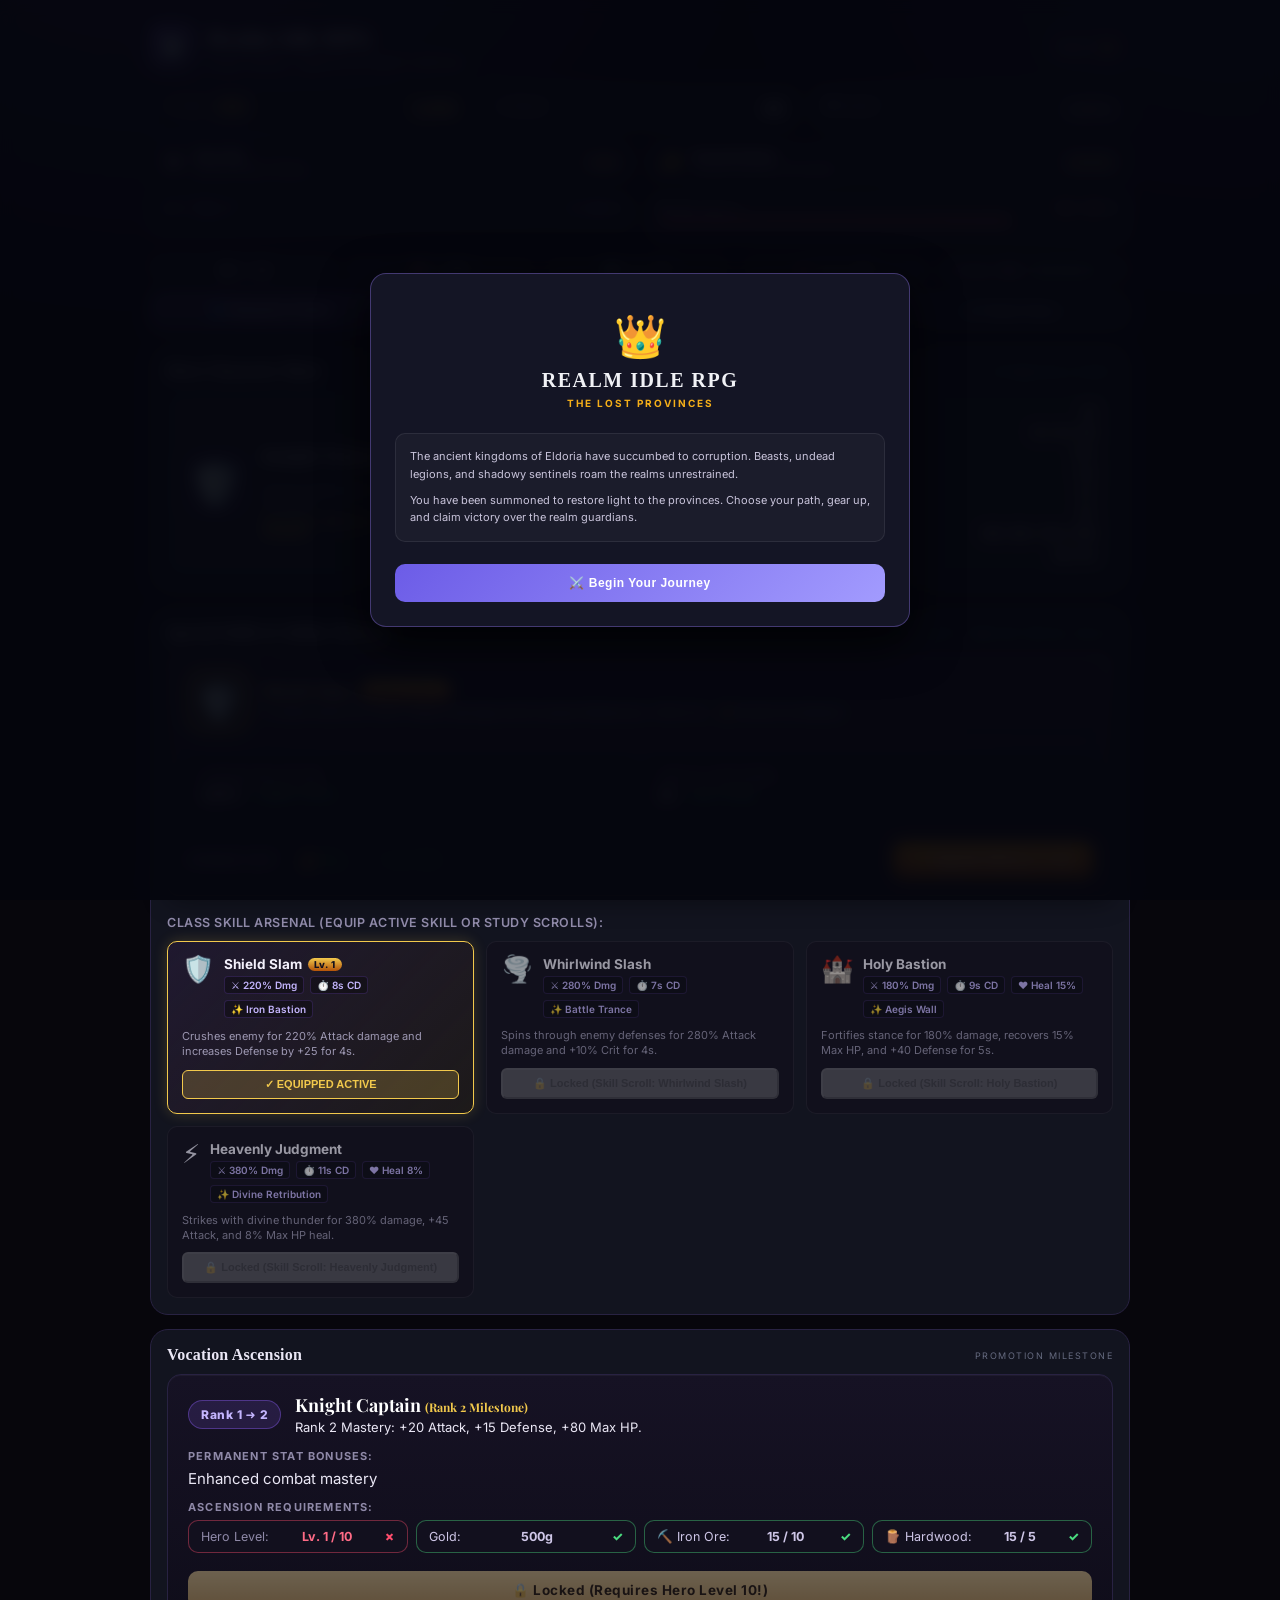
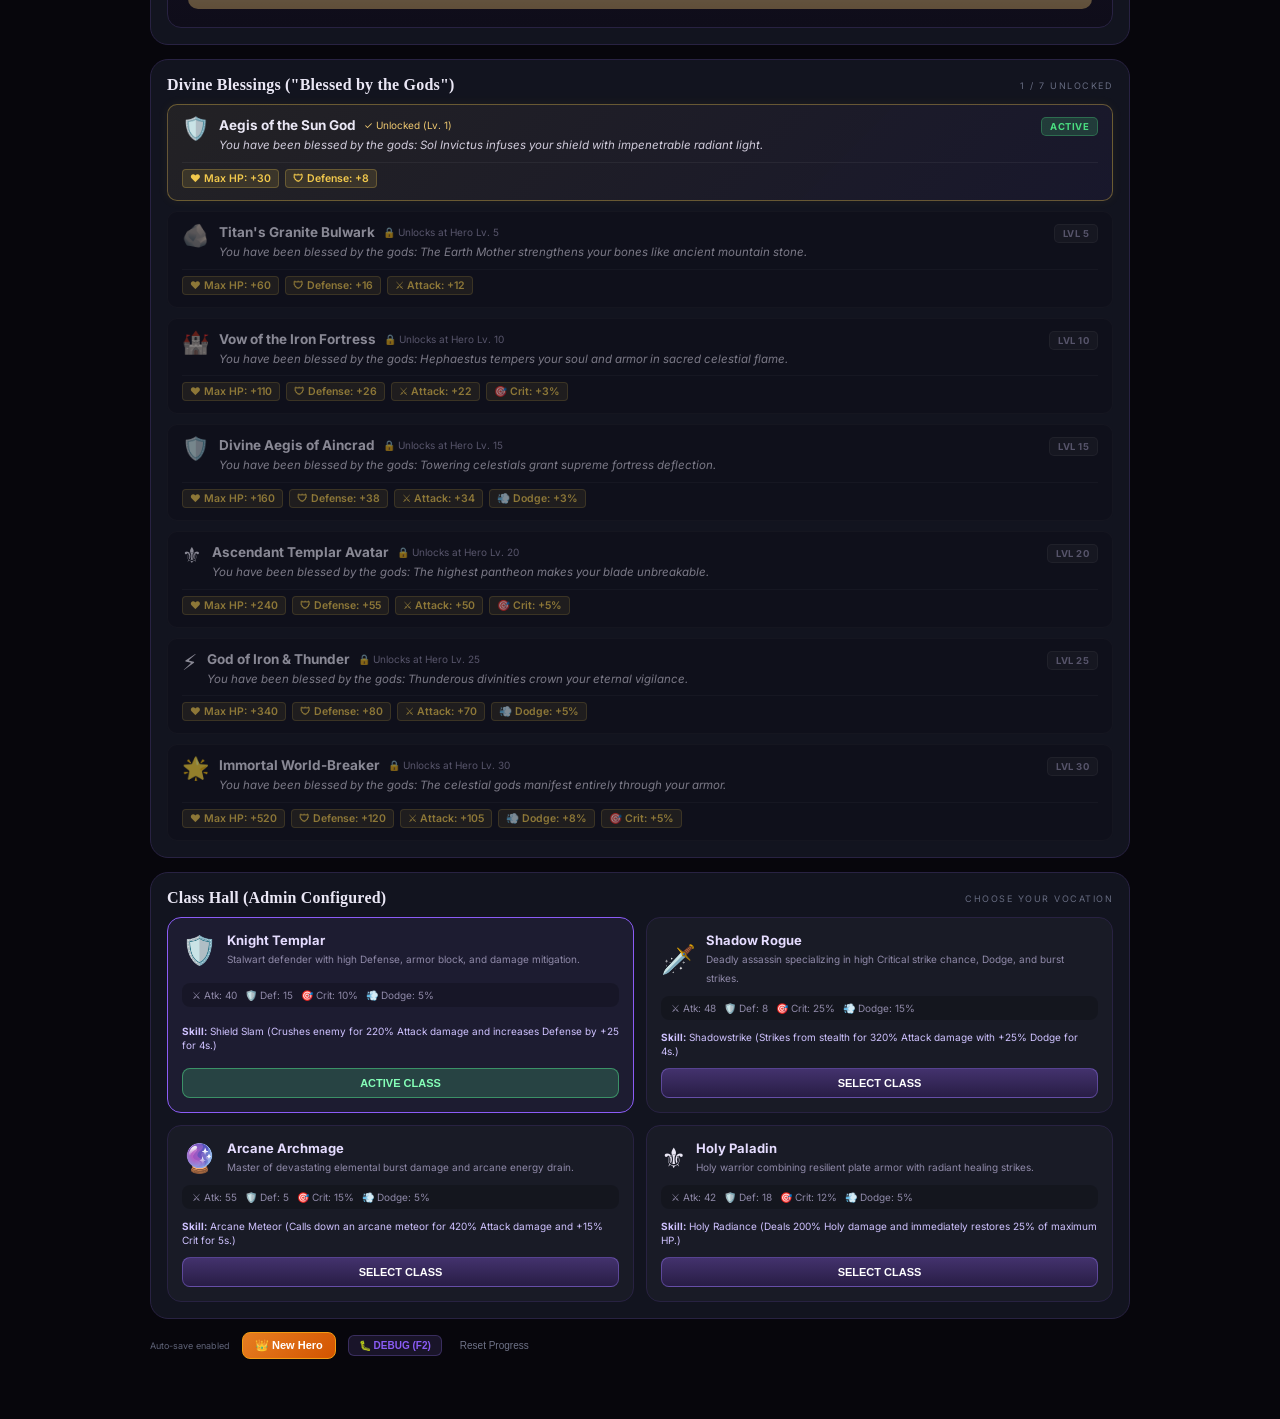
==== commit 958c9285: "feat: expand fatigue, skill mastery, crafting, and inventory progression" ====
--- a/index.html
+++ b/index.html
@@ -4,7 +4,10 @@
 <head>
     <meta charset="UTF-8">
     <meta name="viewport" content="width=device-width, initial-scale=1.0">
-    <title>Realm Idle RPG</title>
+    <title>Realm Idle RPG — Aincrad</title>
+    <link rel="preconnect" href="https://fonts.googleapis.com">
+    <link rel="preconnect" href="https://fonts.gstatic.com" crossorigin>
+    <link href="https://fonts.googleapis.com/css2?family=Inter:wght@400;500;600;700;800&family=Playfair+Display:wght@600;700;800&display=swap" rel="stylesheet">
     <link rel="stylesheet" href="style.css">
     <link rel="stylesheet" href="js/debug/debug.css">
 </head>
@@ -54,6 +57,27 @@
             </div>
 
         </section>
+
+        <!-- ONGOING WEATHER & ACTIVE SCENARIO STRIP -->
+        <div class="world-status-strip" id="worldStatusStrip">
+            <div class="world-status-chip weather-chip" id="hudWeatherChip" title="Active Environmental Weather">
+                <span class="chip-icon" id="hudWeatherIcon">☀️</span>
+                <div class="chip-content">
+                    <span class="chip-label" id="hudWeatherName">Clear Sky</span>
+                    <span class="chip-detail" id="hudWeatherDetail">Standard Realm Climate</span>
+                </div>
+                <span class="chip-badge" id="hudWeatherBadge">1.0x</span>
+            </div>
+
+            <div class="world-status-chip scenario-chip" id="hudScenarioChip" title="Active World Scenario or Event">
+                <span class="chip-icon" id="hudScenarioIcon">✨</span>
+                <div class="chip-content">
+                    <span class="chip-label" id="hudScenarioName">Peaceful Realm</span>
+                    <span class="chip-detail" id="hudScenarioDetail">Standard Monster Encounters</span>
+                </div>
+                <span class="chip-badge" id="hudScenarioBadge">Active</span>
+            </div>
+        </div>
 
         <!-- PLAYER XP & HEALTH BARS -->
         <div class="bars-container">
@@ -85,6 +109,9 @@
             <div class="stat-badge">🎯 Crit: <strong id="statCrit">10%</strong></div>
             <div class="stat-badge">💨 Dodge: <strong id="statDodge">5%</strong></div>
             <div class="stat-badge">🩸 Lifesteal: <strong id="statLifesteal">0%</strong></div>
+            <div class="stat-badge fatigue-stat-badge" id="fatigueStatBadge" title="Fatigue Level: Exhaustion in battle reduces attack power. Pitch camp or quaff Stamina Tonics to recover.">
+                ⚡ Fatigue: <strong id="statFatigue">0%</strong> (<span id="statFatigueLabel" style="color: #4ade80;">Rested</span>)
+            </div>
         </div>
 
         <!-- MAIN NAVIGATION BAR -->
@@ -170,7 +197,7 @@
 
             </main>
 
-            <!-- PRIMARY COMBAT CONTROLS: AUTOFIGHT & MANUAL STRIKE -->
+            <!-- PRIMARY COMBAT CONTROLS: AUTOFIGHT, MANUAL STRIKE & REST -->
             <div class="combat-control-strip">
                 <button class="btn-autofight" id="btnAutoFight">
                     <span class="autofight-icon">⚔️</span>
@@ -178,6 +205,9 @@
                 </button>
                 <button class="btn-manual-strike" id="btnManualStrike">
                     ⚡ Strike Enemy
+                </button>
+                <button class="btn-rest-camp" id="btnRestCamp" title="Pitch camp to rest, recover fatigue, and replenish HP">
+                    💤 Rest & Camp
                 </button>
             </div>
 
@@ -210,6 +240,9 @@
                         <button class="btn-belt-pot" data-pot="potion_full" title="Elixir of Rebirth (100% HP)">
                             🏺 Full <span class="pot-count" id="potCount_full">x0</span>
                         </button>
+                        <button class="btn-belt-pot" data-pot="potion_stamina" title="Stamina Tonic (-40 Fatigue)">
+                            ⚡ Stamina <span class="pot-count" id="potCount_stamina">x2</span>
+                        </button>
                     </div>
 
                     <label class="hud-toggle">
@@ -230,66 +263,96 @@
             </section>
 
             <!-- KINGDOM BUILDINGS SECTION -->
-            <section class="kingdom-panel">
+            <section class="kingdom-panel" id="kingdomPanel">
                 <div class="panel-header">
                     <h2>Kingdom Domain</h2>
-                    <span>INFRASTRUCTURE</span>
-                </div>
-
-                <div class="kingdom-grid">
-                    <div class="bldg-card">
-                        <div class="bldg-icon">🏰</div>
-                        <div class="bldg-info">
-                            <strong>Castle (Lv. <span id="bldgLvl_castle">1</span>)</strong>
-                            <small>+25 Max HP per level</small>
-                        </div>
-                        <button class="bldg-btn" id="btnBldg_castle" data-bldg-upgrade="castle">
-                            UPGRADE <span id="bldgCost_castle">✦ 200</span>
-                        </button>
-                    </div>
-
-                    <div class="bldg-card">
-                        <div class="bldg-icon">💰</div>
-                        <div class="bldg-info">
-                            <strong>Treasury (Lv. <span id="bldgLvl_treasury">1</span>)</strong>
-                            <small>+10% Gold Income per level</small>
-                        </div>
-                        <button class="bldg-btn" id="btnBldg_treasury" data-bldg-upgrade="treasury">
-                            UPGRADE <span id="bldgCost_treasury">✦ 300</span>
-                        </button>
-                    </div>
-
-                    <div class="bldg-card">
-                        <div class="bldg-icon">⚒️</div>
-                        <div class="bldg-info">
-                            <strong>Blacksmith (Lv. <span id="bldgLvl_blacksmith">1</span>)</strong>
-                            <small>+5% Attack & Gear Mult</small>
-                        </div>
-                        <button class="bldg-btn" id="btnBldg_blacksmith" data-bldg-upgrade="blacksmith">
-                            UPGRADE <span id="bldgCost_blacksmith">✦ 400</span>
-                        </button>
-                    </div>
-
-                    <div class="bldg-card">
-                        <div class="bldg-icon">🔮</div>
-                        <div class="bldg-info">
-                            <strong>Mage Tower (Lv. <span id="bldgLvl_mageTower">1</span>)</strong>
-                            <small>+2% Crit Chance per level</small>
-                        </div>
-                        <button class="bldg-btn" id="btnBldg_mageTower" data-bldg-upgrade="mageTower">
-                            UPGRADE <span id="bldgCost_mageTower">✦ 500</span>
-                        </button>
-                    </div>
-
-                    <div class="bldg-card">
-                        <div class="bldg-icon">🛡️</div>
-                        <div class="bldg-info">
-                            <strong>Barracks (Lv. <span id="bldgLvl_barracks">1</span>)</strong>
-                            <small>+5% Base Attack per level</small>
-                        </div>
-                        <button class="bldg-btn" id="btnBldg_barracks" data-bldg-upgrade="barracks">
-                            UPGRADE <span id="bldgCost_barracks">✦ 350</span>
-                        </button>
+                    <span id="kingdomStatusTag">SOVEREIGN DOMAIN</span>
+                </div>
+
+                <!-- LOCKED STATE WITH ROYAL CHARTER LORE -->
+                <div class="kingdom-locked-state" id="kingdomLockedState" style="display:none;">
+                    <div class="kingdom-charter-card">
+                        <div class="charter-crest">📜 👑 🏰</div>
+                        <h3 class="charter-title">Imperial Domain Grant: Sovereign Lands Pending</h3>
+                        <p class="charter-lore">
+                            <em>"Long has Moonlit Vale suffered under foul predatory beasts prowling its ancient depths. The High King has issued a royal decree: only the stalwart champion who reaches Level 5 and vanishes the prime foul beast from Moonlit Vale III shall be granted sovereign lands to establish their dominion."</em>
+                        </p>
+                        <div class="charter-reqs">
+                            <div class="charter-req-chip" id="reqKingdomLevel">
+                                <span>⚜️ Hero Level 5+:</span> <strong id="lblKingdomLevel">Lv. 1 / 5</strong>
+                            </div>
+                            <div class="charter-req-chip" id="reqKingdomBoss">
+                                <span>🐺 Vanquish Moonlit Vale III Boss:</span> <strong id="lblKingdomBoss">Incomplete</strong>
+                            </div>
+                        </div>
+                    </div>
+                </div>
+
+                <!-- UNLOCKED STATE WITH ROYAL DECREE BANNER & BUILDINGS -->
+                <div class="kingdom-unlocked-state" id="kingdomUnlockedState">
+                    <div class="kingdom-decree-banner">
+                        <span class="decree-icon">👑</span>
+                        <div>
+                            <strong>Royal Decree of Sovereign Domain</strong>
+                            <p><em>Having banished the foul beasts from this forest, the High King granted him sovereign land to establish his citadel and command the realm's infrastructure.</em></p>
+                        </div>
+                    </div>
+
+                    <div class="kingdom-grid">
+                        <div class="bldg-card">
+                            <div class="bldg-icon">🏰</div>
+                            <div class="bldg-info">
+                                <strong>Castle (Lv. <span id="bldgLvl_castle">1</span>)</strong>
+                                <small>+25 Max HP per level</small>
+                            </div>
+                            <button class="bldg-btn" id="btnBldg_castle" data-bldg-upgrade="castle">
+                                UPGRADE <span id="bldgCost_castle">✦ 200</span>
+                            </button>
+                        </div>
+
+                        <div class="bldg-card">
+                            <div class="bldg-icon">💰</div>
+                            <div class="bldg-info">
+                                <strong>Treasury (Lv. <span id="bldgLvl_treasury">1</span>)</strong>
+                                <small>+10% Gold Income per level</small>
+                            </div>
+                            <button class="bldg-btn" id="btnBldg_treasury" data-bldg-upgrade="treasury">
+                                UPGRADE <span id="bldgCost_treasury">✦ 300</span>
+                            </button>
+                        </div>
+
+                        <div class="bldg-card">
+                            <div class="bldg-icon">⚒️</div>
+                            <div class="bldg-info">
+                                <strong>Blacksmith (Lv. <span id="bldgLvl_blacksmith">1</span>)</strong>
+                                <small>+5% Attack & Gear Mult</small>
+                            </div>
+                            <button class="bldg-btn" id="btnBldg_blacksmith" data-bldg-upgrade="blacksmith">
+                                UPGRADE <span id="bldgCost_blacksmith">✦ 400</span>
+                            </button>
+                        </div>
+
+                        <div class="bldg-card">
+                            <div class="bldg-icon">🔮</div>
+                            <div class="bldg-info">
+                                <strong>Mage Tower (Lv. <span id="bldgLvl_mageTower">1</span>)</strong>
+                                <small>+2% Crit Chance per level</small>
+                            </div>
+                            <button class="bldg-btn" id="btnBldg_mageTower" data-bldg-upgrade="mageTower">
+                                UPGRADE <span id="bldgCost_mageTower">✦ 500</span>
+                            </button>
+                        </div>
+
+                        <div class="bldg-card">
+                            <div class="bldg-icon">🛡️</div>
+                            <div class="bldg-info">
+                                <strong>Barracks (Lv. <span id="bldgLvl_barracks">1</span>)</strong>
+                                <small>+5% Base Attack per level</small>
+                            </div>
+                            <button class="bldg-btn" id="btnBldg_barracks" data-bldg-upgrade="barracks">
+                                UPGRADE <span id="bldgCost_barracks">✦ 350</span>
+                            </button>
+                        </div>
                     </div>
                 </div>
             </section>
@@ -392,6 +455,11 @@
                             <div class="unlocked-realms-chips" id="unlockedRealmsChips"></div>
                         </div>
 
+                        <div class="map-depth-box" id="mapDepthBox">
+                            <small>AREA DEPTH / VERSIONS (TIERS):</small>
+                            <div class="map-depth-chips" id="mapDepthChips"></div>
+                        </div>
+
                     </div>
 
                 </div>
@@ -440,6 +508,43 @@
                 </div>
             </section>
 
+            <!-- SPECIAL SKILLS & ABILITY UPGRADE CENTER -->
+            <section class="panel" id="specialSkillsPanel" style="margin-top: 14px;">
+                <div class="panel-header">
+                    <h2>Special Skills & Ability Mastery</h2>
+                    <span id="specialSkillsHeaderTag">ACTIVE LOADOUT & UPGRADES</span>
+                </div>
+                
+                <!-- ACTIVE SKILL UPGRADE BOX -->
+                <div class="skill-upgrade-center" id="skillUpgradeCenter"></div>
+
+                <!-- CLASS SKILLS ARSENAL -->
+                <div class="skill-arsenal-box" style="margin-top: 16px;">
+                    <div class="skill-arsenal-header">
+                        <small style="color: var(--muted); font-weight: 600; text-transform: uppercase; letter-spacing: 0.5px;">Class Skill Arsenal (Equip Active Skill or Study Scrolls):</small>
+                    </div>
+                    <div class="skill-arsenal-grid" id="skillArsenalGrid"></div>
+                </div>
+            </section>
+
+            <!-- CLASS PROMOTION & ASCENSION (LEVEL 10 & 20 MILESTONES) -->
+            <section class="panel" id="classPromotionPanel" style="margin-top: 14px;">
+                <div class="panel-header">
+                    <h2>Vocation Ascension</h2>
+                    <span id="classPromotionTag">PROMOTION MILESTONE</span>
+                </div>
+                <div class="promotion-card" id="classPromotionCard"></div>
+            </section>
+
+            <!-- DIVINE BLESSINGS & PASSIVES ("BLESSED BY THE GODS") -->
+            <section class="panel" id="divineBlessingsPanel" style="margin-top: 14px;">
+                <div class="panel-header">
+                    <h2>Divine Blessings ("Blessed by the Gods")</h2>
+                    <span id="divineBlessingsCount">PASSIVE SKILLS</span>
+                </div>
+                <div class="divine-blessings-list" id="divineBlessingsList"></div>
+            </section>
+
             <!-- ADMIN-MANAGED CLASS SELECTION -->
             <section class="panel" style="margin-top: 14px;">
                 <div class="panel-header">
@@ -458,31 +563,64 @@
             <!-- MATERIALS OVERVIEW BAR -->
             <div class="materials-bar" id="materialsBar"></div>
 
+            <!-- EQUIPMENT: EQUIPPED GEAR -->
             <section class="panel">
                 <div class="panel-header">
-                    <h2>Backpack & Vault</h2>
-                    <div class="inv-filter-bar">
+                    <h2>Equipment</h2>
+                    <span>EQUIPPED GEAR</span>
+                </div>
+                <div class="equip-grid" id="equipGrid"></div>
+            </section>
+
+            <!-- INVENTORY: BAG -->
+            <section class="panel" style="margin-top: 14px;">
+                <div class="panel-header">
+                    <h2>Inventory</h2>
+                    <span class="inv-cap-badge" id="bagCount">0 Items</span>
+                </div>
+
+                <!-- INVENTORY FILTER & SORT TOOLBAR -->
+                <div class="inv-toolbar">
+                    <div class="inv-filter-strip">
                         <button class="inv-filter-btn active" data-inv-filter="all">All</button>
-                        <button class="inv-filter-btn" data-inv-filter="equipment">Equipment</button>
-                        <button class="inv-filter-btn" data-inv-filter="consumable">Consumables</button>
-                    </div>
-                </div>
-
-                <div class="inv-container-grid">
-                    <div class="inv-slots-grid" id="inventoryGrid"></div>
-
-                    <!-- ITEM INSPECT / FORGE ACTION CARD -->
-                    <div class="inv-details-card" id="itemDetailsPanel">
-                        <div class="empty-select-hint">Select an item from your backpack to inspect, equip, upgrade, or
-                            sell.</div>
-                    </div>
-                </div>
-            </section>
-
-            <!-- CRAFTING FORGE -->
+                        <button class="inv-filter-btn" data-inv-filter="equipment">⚔️ Equipment</button>
+                        <button class="inv-filter-btn" data-inv-filter="consumable">🧪 Potions</button>
+                        <button class="inv-filter-btn" data-inv-filter="scroll">📜 Skill Scrolls</button>
+                        <button class="inv-filter-btn" data-inv-filter="blueprint">📖 Schematics</button>
+                    </div>
+                    <div class="inv-sort-strip">
+                        <span class="sort-lbl">Sort:</span>
+                        <button class="btn-sort active" data-inv-sort="rarity" title="Sort by Rarity">💎 Rarity</button>
+                        <button class="btn-sort" data-inv-sort="value" title="Sort by Value">💰 Value</button>
+                        <button class="btn-sort" data-inv-sort="name" title="Sort by Name">🔤 Name</button>
+                    </div>
+                </div>
+
+                <div class="bag-grid" id="bagGrid"></div>
+            </section>
+
+            <!-- FORGE: ROLL GEAR -->
             <section class="panel" style="margin-top: 14px;">
                 <div class="panel-header">
-                    <h2>Blacksmith Crafting Forge</h2>
+                    <h2>Forge</h2>
+                    <span>SPEND GOLD · ROLL GEAR</span>
+                </div>
+                <div class="forge-grid" id="forgeGrid"></div>
+            </section>
+
+            <!-- ALCHEMY LABORATORY: BREW POTIONS & ELIXIRS -->
+            <section class="panel" style="margin-top: 14px;">
+                <div class="panel-header">
+                    <h2>Alchemy Laboratory</h2>
+                    <span>BREW POTIONS & ELIXIRS (TIER LEVEL LOCKED)</span>
+                </div>
+                <div class="alchemy-grid" id="alchemyGrid"></div>
+            </section>
+
+            <!-- BLACKSMITH CRAFTING RECIPES -->
+            <section class="panel" style="margin-top: 14px;">
+                <div class="panel-header">
+                    <h2>Blacksmith Crafting Recipes</h2>
                     <span>COMBINE MATERIALS & RECIPES</span>
                 </div>
                 <div class="crafting-grid" id="craftingGrid"></div>
@@ -493,14 +631,26 @@
         <!-- ==================== TAB PAGE 4: REALM SHOP ==================== -->
         <div class="game-tab-page" id="tab_shop">
 
+            <!-- PERMANENT STAT UPGRADES -->
             <section class="panel">
                 <div class="panel-header">
-                    <h2>Realm Merchant Post</h2>
+                    <h2>Realm Shop</h2>
+                    <span>PERMANENT UPGRADES</span>
+                </div>
+                <div class="shop-list" id="shopList"></div>
+            </section>
+
+            <!-- MERCHANT SUPPLIES & POTIONS -->
+            <section class="panel" style="margin-top: 14px;">
+                <div class="panel-header">
+                    <h2>Adventurer Supplies</h2>
                     <div class="inv-filter-bar">
                         <button class="shop-filter-btn active" data-shop-filter="all">All Items</button>
                         <button class="shop-filter-btn" data-shop-filter="consumable">Potions & Elixirs</button>
                         <button class="shop-filter-btn" data-shop-filter="equipment">Equipment</button>
                         <button class="shop-filter-btn" data-shop-filter="material">Materials</button>
+                        <button class="shop-filter-btn" data-shop-filter="scroll">📜 Skill Scrolls</button>
+                        <button class="shop-filter-btn" data-shop-filter="blueprint">📖 Blueprints & Recipes</button>
                     </div>
                 </div>
 
@@ -682,6 +832,7 @@
                             <div class="reward-pill highlight" id="vicRewardNext">🗺️ Unlocked Next Realm!</div>
                         </div>
                         <div class="victory-actions">
+                            <button type="button" class="btn-victory-deeper" id="btnVictoryGoDeeper" style="display: none;">🌲 Go Deeper into Next Area</button>
                             <button type="button" class="btn-victory-travel" id="btnVictoryTravel">🗺️ Travel to Next
                                 Realm</button>
                             <button type="button" class="btn-victory-stay" id="btnVictoryStay">🌾 Continue Farming
@@ -838,6 +989,7 @@
         <script src="js/data/weather.js"></script>
         <script src="js/data/events.js"></script>
         <script src="js/data/items.js"></script>
+        <script src="js/data/alchemy.js"></script>
         <script src="js/data/scenarios.js"></script>
 
         <!-- CORE STATE -->
--- a/style.css
+++ b/style.css
@@ -1,45 +1,72 @@
 * {
     box-sizing: border-box;
+    -webkit-tap-highlight-color: transparent;
 }
 
 :root {
-    --background: #080910;
-    --panel: #141622;
-    --panel-light: #1c1e2d;
-
-    --text: #f5f2ff;
-    --muted: #85899f;
-
-    --gold: #edc76f;
-    --purple: #9b7cff;
-
-    --border: rgba(255, 255, 255, 0.08);
+    --bg: #07060c;
+    --background: #07060c;
+    --panel: #141122;
+    --panel2: #100e1b;
+    --panel-light: #161327;
+
+    --text: #eae7f5;
+    --muted: #8f89a8;
+
+    --gold: #f2c94c;
+    --gold2: #e0a73c;
+    --pink: #ff4d6d;
+    --purple: #8b5cf6;
+    --green: #4ade80;
+    --blue: #60a5fa;
+
+    --border: #282242;
+    --border2: #332c50;
 }
 
 body {
     margin: 0;
     min-height: 100vh;
-
+    font-family: 'Inter', system-ui, -apple-system, sans-serif;
+    font-size: 15px;
+    color: var(--text);
     background:
-        radial-gradient(
-            circle at 50% 0%,
-            #2c254c 0%,
-            #121421 40%,
-            #07080d 100%
-        );
-
-    color: var(--text);
-
-    font-family:
-        Inter,
-        Arial,
-        sans-serif;
+        radial-gradient(1000px 700px at 12% -12%, #241a45 0%, transparent 60%),
+        radial-gradient(900px 620px at 96% -5%, #1a1233 0%, transparent 55%),
+        radial-gradient(1000px 800px at 50% 125%, #150f24 0%, transparent 60%),
+        #07060c;
+    background-attachment: fixed;
+    -webkit-font-smoothing: antialiased;
+    overflow-x: hidden;
+}
+
+h1, h2, h3, .panel-header h2, .panel-head h2 {
+    font-family: 'Playfair Display', Georgia, serif;
+    letter-spacing: .2px;
+}
+
+::-webkit-scrollbar {
+    width: 9px;
+    height: 9px;
+}
+
+::-webkit-scrollbar-track {
+    background: #0e0b18;
+}
+
+::-webkit-scrollbar-thumb {
+    background: #2c2547;
+    border-radius: 9px;
+}
+
+::-webkit-scrollbar-thumb:hover {
+    background: #3d3463;
 }
 
 .game {
-    width: min(920px, 94%);
+    width: min(980px, 95%);
     margin: auto;
-    padding: 28px 0;
+    padding: 24px 0 60px;
 }
 
 
@@ -71,11 +98,9 @@
     border-radius: 13px;
 
     background:
-        linear-gradient(
-            145deg,
+        linear-gradient(145deg,
             #7158b8,
-            #292044
-        );
+            #292044);
 
     border: 1px solid #a48aff44;
 
@@ -153,6 +178,116 @@
 
 .resource.hp-card strong {
     color: #ff6b81;
+}
+
+/* =========================
+   ONGOING WEATHER & SCENARIO HUD STRIP
+========================= */
+.world-status-strip {
+    display: grid;
+    grid-template-columns: 1fr 1fr;
+    gap: 10px;
+    margin-bottom: 10px;
+}
+
+.world-status-chip {
+    display: flex;
+    align-items: center;
+    gap: 10px;
+    background: rgba(20, 17, 34, 0.85);
+    border: 1px solid var(--border);
+    border-radius: 12px;
+    padding: 7px 12px;
+    cursor: default;
+    transition: all 0.25s ease;
+    position: relative;
+    overflow: hidden;
+}
+
+.world-status-chip:hover {
+    border-color: var(--border2);
+    background: rgba(26, 22, 44, 0.95);
+    transform: translateY(-1px);
+}
+
+.world-status-chip.active-cataclysm {
+    border-color: rgba(255, 77, 109, 0.5);
+    background: linear-gradient(135deg, rgba(255, 77, 109, 0.15), rgba(20, 17, 34, 0.9));
+    box-shadow: 0 0 15px rgba(255, 77, 109, 0.2);
+}
+
+.world-status-chip.active-fortune {
+    border-color: rgba(74, 222, 128, 0.5);
+    background: linear-gradient(135deg, rgba(74, 222, 128, 0.15), rgba(20, 17, 34, 0.9));
+    box-shadow: 0 0 15px rgba(74, 222, 128, 0.2);
+}
+
+.world-status-chip.active-celestial {
+    border-color: rgba(242, 201, 76, 0.5);
+    background: linear-gradient(135deg, rgba(242, 201, 76, 0.15), rgba(20, 17, 34, 0.9));
+    box-shadow: 0 0 15px rgba(242, 201, 76, 0.2);
+}
+
+.world-status-chip .chip-icon {
+    font-size: 20px;
+    line-height: 1;
+    filter: drop-shadow(0 2px 4px rgba(0,0,0,0.4));
+}
+
+.world-status-chip .chip-content {
+    display: flex;
+    flex-direction: column;
+    flex: 1;
+    min-width: 0;
+}
+
+.world-status-chip .chip-label {
+    font-size: 11px;
+    font-weight: 700;
+    color: var(--text);
+    white-space: nowrap;
+    overflow: hidden;
+    text-overflow: ellipsis;
+}
+
+.world-status-chip .chip-detail {
+    font-size: 10px;
+    color: var(--muted);
+    white-space: nowrap;
+    overflow: hidden;
+    text-overflow: ellipsis;
+}
+
+.world-status-chip .chip-badge {
+    font-size: 9px;
+    font-weight: 700;
+    letter-spacing: 0.5px;
+    text-transform: uppercase;
+    padding: 3px 7px;
+    border-radius: 6px;
+    background: rgba(255, 255, 255, 0.08);
+    color: var(--gold);
+    border: 1px solid rgba(242, 201, 76, 0.25);
+    white-space: nowrap;
+}
+
+.world-status-chip .chip-badge.badge-danger {
+    color: var(--pink);
+    border-color: rgba(255, 77, 109, 0.35);
+    background: rgba(255, 77, 109, 0.15);
+}
+
+.world-status-chip .chip-badge.badge-success {
+    color: var(--green);
+    border-color: rgba(74, 222, 128, 0.35);
+    background: rgba(74, 222, 128, 0.15);
+}
+
+@media (max-width: 600px) {
+    .world-status-strip {
+        grid-template-columns: 1fr;
+        gap: 6px;
+    }
 }
 
 .bars-container {
@@ -243,13 +378,11 @@
     border-radius: 24px;
 
     background:
-        radial-gradient(
-            circle at 50% 42%,
+        radial-gradient(circle at 50% 42%,
             #45376e 0%,
             #282143 23%,
             #161827 55%,
-            #0c0e17 100%
-        );
+            #0c0e17 100%);
 
     border: 1px solid var(--border);
 
@@ -282,16 +415,12 @@
     opacity: .23;
 
     background-image:
-        radial-gradient(
-            circle,
+        radial-gradient(circle,
             white 1px,
-            transparent 1.5px
-        ),
-        radial-gradient(
-            circle,
+            transparent 1.5px),
+        radial-gradient(circle,
             #cbbaff 1px,
-            transparent 1.5px
-        );
+            transparent 1.5px);
 
     background-size:
         90px 100px,
@@ -336,11 +465,9 @@
     border-radius: 50%;
 
     background:
-        radial-gradient(
-            circle at 40% 30%,
+        radial-gradient(circle at 40% 30%,
             #604c79,
-            #211a32
-        );
+            #211a32);
 
     border: 1px solid #a57dcc55;
 
@@ -402,11 +529,9 @@
     border-radius: inherit;
 
     background:
-        linear-gradient(
-            90deg,
+        linear-gradient(90deg,
             #b84e69,
-            #e08b70
-        );
+            #e08b70);
 
     transition:
         width .15s;
@@ -586,11 +711,9 @@
     border-radius: 13px;
 
     background:
-        linear-gradient(
-            120deg,
+        linear-gradient(120deg,
             #2b2446,
-            #171927
-        );
+            #171927);
 
     border: 1px solid #9b7cff18;
 }
@@ -631,11 +754,9 @@
     border: 1px solid #d1a95755;
 
     background:
-        linear-gradient(
-            180deg,
+        linear-gradient(180deg,
             #4b3b24,
-            #30251a
-        );
+            #30251a);
 
     color: #f0d58c;
 
@@ -720,31 +841,29 @@
 
 .damage-popup {
     position: absolute;
-
     z-index: 20;
-
-    color: #f2d38c;
-
-    font-weight: bold;
-
+    color: #ffffff;
+    font-weight: 800;
+    font-size: 18px;
+    text-shadow: 0 2px 8px rgba(0, 0, 0, 0.85), 0 0 14px rgba(255, 255, 255, 0.35);
     pointer-events: none;
-
-    animation:
-        damageFloat .9s ease-out forwards;
+    animation: damageFloat 0.95s cubic-bezier(.2, .7, .4, 1) forwards;
+    white-space: nowrap;
 }
 
 @keyframes damageFloat {
-
-    from {
+    0% {
+        opacity: 0;
+        transform: translateY(6px) scale(0.75);
+    }
+    18% {
         opacity: 1;
-        transform: translateY(0);
-    }
-
-    to {
+        transform: translateY(-10px) scale(1.12);
+    }
+    100% {
         opacity: 0;
-        transform: translateY(-55px);
-    }
-
+        transform: translateY(-62px) scale(0.95);
+    }
 }
 
 
@@ -853,7 +972,8 @@
     gap: 8px;
 }
 
-.dev-btn-group button, .dev-footer-actions button {
+.dev-btn-group button,
+.dev-footer-actions button {
     background: #1c1e2e;
     border: 1px solid rgba(255, 255, 255, 0.08);
     color: #e0dede;
@@ -864,7 +984,8 @@
     transition: all 0.15s;
 }
 
-.dev-btn-group button:hover, .dev-footer-actions button:hover {
+.dev-btn-group button:hover,
+.dev-footer-actions button:hover {
     background: #2a2d45;
     border-color: rgba(155, 124, 255, 0.3);
     color: white;
@@ -945,11 +1066,11 @@
     transition: transform 0.2s, background 0.2s;
 }
 
-.dev-toggle input:checked + .toggle-slider {
+.dev-toggle input:checked+.toggle-slider {
     background: var(--purple);
 }
 
-.dev-toggle input:checked + .toggle-slider::after {
+.dev-toggle input:checked+.toggle-slider::after {
     transform: translateX(16px);
     background: white;
 }
@@ -1008,11 +1129,26 @@
     margin-right: 6px;
 }
 
-.dev-log-line.info { color: #85899f; }
-.dev-log-line.command { color: var(--purple); font-weight: bold; }
-.dev-log-line.success { color: #75e89d; }
-.dev-log-line.warn { color: #f2c76b; }
-.dev-log-line.error { color: #f07575; }
+.dev-log-line.info {
+    color: #85899f;
+}
+
+.dev-log-line.command {
+    color: var(--purple);
+    font-weight: bold;
+}
+
+.dev-log-line.success {
+    color: #75e89d;
+}
+
+.dev-log-line.warn {
+    color: #f2c76b;
+}
+
+.dev-log-line.error {
+    color: #f07575;
+}
 
 .dev-console-form {
     display: flex;
@@ -1079,8 +1215,16 @@
 }
 
 @keyframes eventPulse {
-    0%, 100% { opacity: 0.95; }
-    50% { opacity: 1; filter: brightness(1.2); }
+
+    0%,
+    100% {
+        opacity: 0.95;
+    }
+
+    50% {
+        opacity: 1;
+        filter: brightness(1.2);
+    }
 }
 
 /* =========================
@@ -1272,10 +1416,24 @@
     margin-right: 4px;
 }
 
-.eq-name.common { color: #cfcfcf; }
-.eq-name.rare { color: #58a6ff; font-weight: bold; }
-.eq-name.epic { color: #bc8cff; font-weight: bold; }
-.eq-name.legendary { color: #e3b341; font-weight: bold; }
+.eq-name.common {
+    color: #cfcfcf;
+}
+
+.eq-name.rare {
+    color: #58a6ff;
+    font-weight: bold;
+}
+
+.eq-name.epic {
+    color: #bc8cff;
+    font-weight: bold;
+}
+
+.eq-name.legendary {
+    color: #e3b341;
+    font-weight: bold;
+}
 
 
 /* =========================
@@ -1537,7 +1695,8 @@
     margin-top: 10px;
 }
 
-.hud-skill-box, .hud-potion-box {
+.hud-skill-box,
+.hud-potion-box {
     background: #141622;
     border: 1px solid var(--border);
     border-radius: 14px;
@@ -1735,6 +1894,118 @@
     color: white;
 }
 
+.stat-line strong.has-breakdown {
+    cursor: help;
+    border-bottom: 1px dotted rgba(242, 201, 76, 0.5);
+    transition: color 0.15s ease, border-color 0.15s ease;
+}
+
+.stat-line strong.has-breakdown:hover {
+    color: var(--gold);
+    border-bottom-color: var(--gold);
+}
+
+/* KINGDOM DOMAIN CHARTER & LOCK STATE */
+.kingdom-locked-state {
+    padding: 6px 0 12px 0;
+}
+
+.kingdom-charter-card {
+    background: linear-gradient(135deg, rgba(20, 17, 34, 0.95), rgba(12, 10, 22, 0.95));
+    border: 1px solid rgba(242, 201, 76, 0.35);
+    box-shadow: 0 4px 20px rgba(0, 0, 0, 0.5), inset 0 0 15px rgba(242, 201, 76, 0.05);
+    border-radius: 12px;
+    padding: 18px;
+    text-align: center;
+}
+
+.charter-crest {
+    font-size: 26px;
+    letter-spacing: 6px;
+    margin-bottom: 6px;
+}
+
+.charter-title {
+    font-family: 'Playfair Display', serif;
+    font-size: 14px;
+    color: var(--gold);
+    margin: 0 0 8px 0;
+    text-transform: uppercase;
+    letter-spacing: 0.5px;
+}
+
+.charter-lore {
+    color: #c7c2d9;
+    font-size: 11px;
+    line-height: 1.6;
+    margin: 0 0 14px 0;
+    font-style: italic;
+}
+
+.charter-reqs {
+    display: flex;
+    justify-content: center;
+    gap: 10px;
+    flex-wrap: wrap;
+}
+
+.charter-req-chip {
+    background: rgba(255, 255, 255, 0.04);
+    border: 1px solid rgba(255, 255, 255, 0.1);
+    border-radius: 8px;
+    padding: 6px 12px;
+    font-size: 11px;
+    display: inline-flex;
+    align-items: center;
+    gap: 6px;
+    color: var(--muted);
+}
+
+.charter-req-chip.met {
+    border-color: rgba(74, 222, 128, 0.45);
+    background: rgba(74, 222, 128, 0.1);
+    color: #86efac;
+}
+
+.charter-req-chip.unmet {
+    border-color: rgba(255, 77, 109, 0.4);
+    background: rgba(255, 77, 109, 0.08);
+    color: #fca5a5;
+}
+
+.charter-req-chip strong {
+    color: #fff;
+}
+
+.kingdom-decree-banner {
+    display: flex;
+    align-items: center;
+    gap: 12px;
+    background: linear-gradient(90deg, rgba(242, 201, 76, 0.12), rgba(20, 17, 34, 0.4));
+    border: 1px solid rgba(242, 201, 76, 0.3);
+    border-radius: 8px;
+    padding: 10px 14px;
+    margin-bottom: 12px;
+}
+
+.decree-icon {
+    font-size: 22px;
+}
+
+.kingdom-decree-banner strong {
+    display: block;
+    font-size: 12px;
+    color: var(--gold);
+    font-family: 'Playfair Display', serif;
+}
+
+.kingdom-decree-banner p {
+    margin: 2px 0 0 0;
+    font-size: 10px;
+    color: #c7c2d9;
+    line-height: 1.4;
+}
+
 .classes-grid {
     display: grid;
     grid-template-columns: 1fr 1fr;
@@ -1851,7 +2122,8 @@
     gap: 6px;
 }
 
-.inv-filter-btn, .shop-filter-btn {
+.inv-filter-btn,
+.shop-filter-btn {
     background: #1c1e2d;
     border: 1px solid rgba(255, 255, 255, 0.08);
     color: var(--muted);
@@ -1862,7 +2134,8 @@
     cursor: pointer;
 }
 
-.inv-filter-btn.active, .shop-filter-btn.active {
+.inv-filter-btn.active,
+.shop-filter-btn.active {
     background: var(--purple);
     color: white;
     border-color: var(--purple);
@@ -1993,7 +2266,11 @@
     gap: 6px;
 }
 
-.btn-action-equip, .btn-action-unequip, .btn-action-use, .btn-action-upgrade, .btn-action-sell {
+.btn-action-equip,
+.btn-action-unequip,
+.btn-action-use,
+.btn-action-upgrade,
+.btn-action-sell {
     width: 100%;
     padding: 8px;
     border-radius: 8px;
@@ -2330,8 +2607,13 @@
 }
 
 @keyframes bossPulse {
-    from { transform: scale(1); }
-    to { transform: scale(1.05); }
+    from {
+        transform: scale(1);
+    }
+
+    to {
+        transform: scale(1.05);
+    }
 }
 
 .stage-progress-track {
@@ -2389,8 +2671,13 @@
 }
 
 @keyframes autoFightGlow {
-    from { box-shadow: 0 0 8px rgba(245, 175, 25, 0.25); }
-    to { box-shadow: 0 0 18px rgba(245, 175, 25, 0.55); }
+    from {
+        box-shadow: 0 0 8px rgba(245, 175, 25, 0.25);
+    }
+
+    to {
+        box-shadow: 0 0 18px rgba(245, 175, 25, 0.55);
+    }
 }
 
 .btn-manual-strike {
@@ -2984,6 +3271,26 @@
     margin-top: 14px;
 }
 
+.btn-victory-deeper {
+    flex: 1;
+    background: linear-gradient(135deg, #10b981, #059669);
+    border: none;
+    color: white;
+    font-weight: bold;
+    padding: 12px;
+    border-radius: 10px;
+    font-size: 12px;
+    cursor: pointer;
+    transition: all 0.15s;
+    box-shadow: 0 4px 14px rgba(16, 185, 129, 0.35);
+}
+
+.btn-victory-deeper:hover {
+    box-shadow: 0 0 20px rgba(16, 185, 129, 0.6);
+    transform: translateY(-1px);
+    filter: brightness(1.08);
+}
+
 .btn-victory-travel {
     flex: 1;
     background: linear-gradient(135deg, #f5af19, #f12711);
@@ -3016,6 +3323,193 @@
 .btn-victory-stay:hover {
     background: #272c4e;
     color: white;
+}
+
+/* =========================================================
+   MAP DEPTH TIERS & VERSIONS UI
+========================================================= */
+.map-depth-box {
+    margin-top: 14px;
+    padding-top: 12px;
+    border-top: 1px solid var(--border);
+}
+
+.map-depth-box small {
+    display: block;
+    color: var(--muted);
+    font-size: 11px;
+    font-weight: 700;
+    letter-spacing: 1px;
+    margin-bottom: 8px;
+    text-transform: uppercase;
+}
+
+.map-depth-chips {
+    display: flex;
+    gap: 8px;
+    flex-wrap: wrap;
+}
+
+.map-depth-chip {
+    background: #141122;
+    border: 1px solid var(--border);
+    color: #cfc7e8;
+    padding: 8px 14px;
+    border-radius: 999px;
+    font-size: 12px;
+    cursor: pointer;
+    transition: all 0.18s ease;
+    display: flex;
+    align-items: center;
+    gap: 6px;
+}
+
+.map-depth-chip strong {
+    color: var(--gold);
+    font-weight: 800;
+}
+
+.map-depth-chip:hover {
+    border-color: #6d5bb8;
+    background: #1d1838;
+    transform: translateY(-1px);
+    color: #fff;
+}
+
+.map-depth-chip.active {
+    background: linear-gradient(135deg, #3b2a7a, #251a52);
+    border-color: #8b5cf6;
+    color: #fff;
+    box-shadow: 0 0 16px rgba(139, 92, 246, 0.45);
+}
+
+/* =========================================================
+   CLASS PROMOTION & ASCENSION UI
+========================================================= */
+.promotion-card {
+    background: linear-gradient(180deg, #161224, #0f0d1a);
+    border: 1px solid var(--border);
+    border-radius: 14px;
+    padding: 18px 20px;
+    box-shadow: inset 0 1px 0 rgba(255, 255, 255, 0.04);
+}
+
+.promo-header {
+    display: flex;
+    align-items: center;
+    gap: 14px;
+    margin-bottom: 14px;
+}
+
+.promo-badge {
+    padding: 6px 12px;
+    border-radius: 999px;
+    background: rgba(139, 92, 246, 0.15);
+    border: 1px solid rgba(139, 92, 246, 0.4);
+    color: #c4b5fd;
+    font-size: 12px;
+    font-weight: 800;
+    letter-spacing: 0.5px;
+    white-space: nowrap;
+}
+
+.promo-trophy {
+    font-size: 32px;
+}
+
+.promo-header h4 {
+    margin: 0;
+    font-family: 'Playfair Display', Georgia, serif;
+    font-size: 18px;
+    color: #fff;
+}
+
+.promo-body {
+    display: flex;
+    flex-direction: column;
+    gap: 12px;
+}
+
+.promo-section {
+    display: flex;
+    flex-direction: column;
+    gap: 6px;
+}
+
+.promo-section-title {
+    font-size: 11px;
+    font-weight: 700;
+    letter-spacing: 1.2px;
+    color: #8f89a8;
+    text-transform: uppercase;
+}
+
+.promo-stats-row {
+    display: flex;
+    flex-wrap: wrap;
+    gap: 8px;
+}
+
+.promo-stat-pill {
+    padding: 4px 10px;
+    border-radius: 8px;
+    background: rgba(74, 222, 128, 0.1);
+    border: 1px solid rgba(74, 222, 128, 0.3);
+    color: #4ade80;
+    font-size: 12px;
+    font-weight: 700;
+}
+
+.promo-req-grid {
+    display: grid;
+    grid-template-columns: repeat(auto-fill, minmax(180px, 1fr));
+    gap: 8px;
+}
+
+.promo-req-item {
+    display: flex;
+    align-items: center;
+    justify-content: space-between;
+    padding: 8px 12px;
+    border-radius: 10px;
+    font-size: 12.5px;
+    background: #12101e;
+    border: 1px solid #282242;
+}
+
+.promo-req-item.met {
+    border-color: rgba(74, 222, 128, 0.4);
+    color: #cfc7e8;
+}
+
+.promo-req-item.met .req-icon {
+    color: var(--green);
+    font-weight: 800;
+}
+
+.promo-req-item.unmet {
+    border-color: rgba(255, 77, 109, 0.4);
+    color: #8f89a8;
+}
+
+.promo-req-item.unmet strong {
+    color: #ff6b86;
+}
+
+.promo-req-item.unmet .req-icon {
+    color: #ff4d6d;
+    font-weight: 800;
+}
+
+.promo-actions {
+    margin-top: 6px;
+}
+
+.btn-promote {
+    width: 100%;
+    padding: 13px;
+    font-size: 14px;
+    letter-spacing: 0.5px;
 }
 
 .btn-new-hero {
@@ -3441,5 +3935,1147 @@
     .next-realm {
         width: 100%;
     }
-}
-
+
+    .crafting-grid {
+        grid-template-columns: 1fr;
+    }
+    .panel-header{
+        flex-direction: column;
+        gap: 10px;
+    }
+
+}
+
+@media (max-width: 380px) {
+    .brand h1 {
+        font-size: 18px;
+    }
+
+    .brand-icon {
+        width: 38px;
+        height: 38px;
+        font-size: 18px;
+    }
+
+    .combat-control-strip {
+        flex-direction: column;
+    }
+
+    .btn-autofight,
+    .btn-manual-strike {
+        width: 100%;
+        text-align: center;
+        justify-content: center;
+    }
+
+    .realm-actions-row {
+        flex-direction: column;
+    }
+
+    .btn-prev-realm,
+    .next-realm {
+        width: 100%;
+    }
+
+    .crafting-grid {
+        grid-template-columns: 1fr;
+    }
+}
+
+/* =========================================================
+   EQUIPMENT, INVENTORY BAG, FORGE & REALM SHOP STYLING
+========================================================= */
+
+/* ---------------- EQUIPMENT ---------------- */
+.equip-grid {
+    display: grid;
+    grid-template-columns: repeat(3, 1fr);
+    gap: 14px;
+}
+
+.slot-card {
+    padding: 16px;
+    border-radius: 14px;
+    background: #12101c;
+    border: 1px solid #242038;
+    display: flex;
+    flex-direction: column;
+    gap: 8px;
+    transition: 0.18s ease;
+}
+
+.slot-card.filled {
+    border-color: var(--rc, #3a3160);
+    box-shadow: 0 0 20px -6px var(--rc, #3a3160);
+}
+
+.slot-name {
+    font-size: 10.5px;
+    letter-spacing: 1.6px;
+    text-transform: uppercase;
+    color: #7d7796;
+    font-weight: 700;
+}
+
+.slot-card .item-name {
+    font-weight: 700;
+    font-size: 14px;
+}
+
+.slot-card .item-stats {
+    font-size: 12.5px;
+    color: #a9a3c0;
+    line-height: 1.55;
+}
+
+.slot-card .empty {
+    color: #5c5775;
+    font-size: 12.5px;
+    font-style: italic;
+}
+
+.empty-bag {
+    grid-column: 1 / -1;
+    text-align: center;
+    color: #5c5775;
+    font-size: 13px;
+    padding: 26px;
+    font-style: italic;
+}
+
+/* ---------------- BAG INVENTORY ---------------- */
+.bag-grid {
+    display: grid;
+    grid-template-columns: repeat(3, 1fr);
+    gap: 14px;
+}
+
+.item {
+    padding: 14px;
+    border-radius: 14px;
+    background: #12101c;
+    border: 1px solid #242038;
+    border-left: 3px solid var(--rc, #3a3160);
+    display: flex;
+    flex-direction: column;
+    gap: 8px;
+    transition: transform 0.15s ease, box-shadow 0.15s ease;
+}
+
+.item:hover {
+    transform: translateY(-2px);
+    box-shadow: 0 4px 16px rgba(0, 0, 0, 0.4);
+}
+
+.item-top {
+    display: flex;
+    justify-content: space-between;
+    align-items: baseline;
+    gap: 8px;
+}
+
+.item-top .item-name {
+    color: var(--rc, #fff);
+    font-weight: 700;
+    font-size: 14px;
+}
+
+.item-rar {
+    font-size: 10px;
+    letter-spacing: 1.2px;
+    text-transform: uppercase;
+    font-weight: 800;
+    color: var(--rc, #888);
+    opacity: 0.9;
+}
+
+.item .item-stats {
+    font-size: 12.5px;
+    color: #a9a3c0;
+    line-height: 1.55;
+}
+
+.item-actions {
+    display: flex;
+    gap: 8px;
+    margin-top: auto;
+}
+
+.item-actions .btn {
+    flex: 1;
+}
+
+/* ---------------- FORGE ---------------- */
+.forge-grid {
+    display: grid;
+    grid-template-columns: repeat(3, 1fr);
+    gap: 14px;
+}
+
+.forge-card {
+    padding: 18px;
+    border-radius: 14px;
+    background: #12101c;
+    border: 1px solid #242038;
+    display: flex;
+    flex-direction: column;
+    gap: 8px;
+    text-align: center;
+    align-items: center;
+    transition: transform 0.15s ease, border-color 0.15s ease;
+}
+
+.forge-card:hover {
+    border-color: #4a3a8e;
+    transform: translateY(-2px);
+}
+
+.forge-card .fi {
+    font-size: 30px;
+}
+
+.forge-card h4 {
+    margin: 0;
+    font-family: 'Playfair Display', serif;
+    font-size: 16px;
+    color: #fff;
+}
+
+.forge-card p {
+    margin: 0;
+    font-size: 12px;
+    color: #8f89a8;
+    line-height: 1.5;
+    min-height: 34px;
+}
+
+.forge-card .btn {
+    width: 100%;
+    margin-top: auto;
+}
+
+/* ---------------- REALM SHOP ---------------- */
+.shop-list {
+    display: flex;
+    flex-direction: column;
+    gap: 12px;
+}
+
+.shop-row {
+    display: flex;
+    align-items: center;
+    gap: 14px;
+    padding: 14px 16px;
+    border-radius: 12px;
+    background: #12101c;
+    border: 1px solid #242038;
+    transition: background 0.15s ease;
+}
+
+.shop-row:hover {
+    background: #161326;
+}
+
+.sr-icon {
+    font-size: 22px;
+    width: 40px;
+    height: 40px;
+    min-width: 40px;
+    display: grid;
+    place-items: center;
+    border-radius: 10px;
+    background: #1a1630;
+    border: 1px solid #2b2445;
+}
+
+.sr-body {
+    flex: 1;
+    min-width: 0;
+}
+
+.sr-name {
+    font-weight: 700;
+    font-size: 14.5px;
+    display: flex;
+    align-items: center;
+    gap: 9px;
+    flex-wrap: wrap;
+    color: #fff;
+}
+
+.sr-lvl {
+    font-size: 10.5px;
+    font-weight: 800;
+    letter-spacing: 1px;
+    padding: 2px 7px;
+    border-radius: 999px;
+    background: #241d45;
+    color: #b8aef0;
+    border: 1px solid #3d3170;
+}
+
+.sr-desc {
+    font-size: 12.5px;
+    color: #8f89a8;
+    margin-top: 3px;
+}
+
+.sr-buy {
+    min-width: 118px;
+}
+
+/* Generic Action Buttons */
+.btn-gold {
+    background: linear-gradient(180deg, #f7d372, #e0a73c);
+    color: #2b1c00;
+    box-shadow: 0 3px 0 #a9741d;
+    font-family: inherit;
+    font-size: 13.5px;
+    font-weight: 700;
+    border: none;
+    border-radius: 10px;
+    padding: 11px 16px;
+    cursor: pointer;
+    transition: 0.15s;
+    touch-action: manipulation;
+}
+
+.btn-gold:hover:not(:disabled) {
+    filter: brightness(1.08);
+}
+
+.btn-purple {
+    background: linear-gradient(180deg, #8f6ff7, #5b34d6);
+    color: #fff;
+    box-shadow: 0 3px 0 #3c2094;
+    font-family: inherit;
+    font-size: 13.5px;
+    font-weight: 700;
+    border: none;
+    border-radius: 10px;
+    padding: 11px 16px;
+    cursor: pointer;
+    transition: 0.15s;
+    touch-action: manipulation;
+}
+
+.btn-purple:hover:not(:disabled) {
+    filter: brightness(1.1);
+}
+
+.btn-ghost {
+    background: #1a1628;
+    border: 1px solid #322b4d;
+    color: #b8b2d0;
+    font-family: inherit;
+    font-size: 13.5px;
+    font-weight: 700;
+    border-radius: 10px;
+    padding: 11px 16px;
+    cursor: pointer;
+    transition: 0.15s;
+    touch-action: manipulation;
+}
+
+.btn-ghost:hover:not(:disabled) {
+    background: #221c37;
+    color: #fff;
+}
+
+.btn-ghost.sm,
+.btn-purple.sm,
+.btn-gold.sm {
+    padding: 8px 13px;
+    font-size: 12.5px;
+}
+
+.btn-gold:disabled,
+.btn-purple:disabled,
+.btn-ghost:disabled {
+    opacity: 0.42;
+    cursor: not-allowed;
+    box-shadow: none;
+    filter: grayscale(0.35);
+}
+
+@media (max-width: 960px) {
+    .equip-grid { grid-template-columns: repeat(3, 1fr); }
+    .bag-grid { grid-template-columns: repeat(2, 1fr); }
+}
+
+@media (max-width: 780px) {
+    .equip-grid { grid-template-columns: 1fr; }
+    .bag-grid { grid-template-columns: 1fr; }
+    .forge-grid { grid-template-columns: 1fr; }
+    .shop-row { flex-wrap: wrap; }
+    .sr-buy { width: 100%; }
+}
+
+/* =========================================================
+   DIVINE BLESSINGS ("BLESSED BY THE GODS")
+========================================================= */
+
+.divine-blessings-list {
+    display: flex;
+    flex-direction: column;
+    gap: 10px;
+    margin-top: 10px;
+}
+
+.divine-blessing-card {
+    background: rgba(18, 15, 30, 0.7);
+    border: 1px solid rgba(255, 255, 255, 0.08);
+    border-radius: 10px;
+    padding: 12px 14px;
+    transition: all 0.2s ease;
+}
+
+.divine-blessing-card.unlocked {
+    background: linear-gradient(135deg, rgba(237, 199, 111, 0.08), rgba(139, 92, 246, 0.06));
+    border-color: rgba(242, 201, 76, 0.35);
+    box-shadow: 0 0 12px rgba(242, 201, 76, 0.06);
+}
+
+.divine-blessing-card.locked {
+    opacity: 0.55;
+    background: rgba(10, 8, 18, 0.5);
+    border-color: rgba(255, 255, 255, 0.04);
+}
+
+.blessing-card-header {
+    display: flex;
+    justify-content: space-between;
+    align-items: flex-start;
+    gap: 12px;
+}
+
+.blessing-title-box {
+    display: flex;
+    gap: 10px;
+    align-items: flex-start;
+}
+
+.blessing-icon {
+    font-size: 22px;
+    line-height: 1;
+}
+
+.blessing-title-box h4 {
+    margin: 0;
+    font-size: 13.5px;
+    color: #eae7f5;
+    display: flex;
+    align-items: center;
+    gap: 8px;
+}
+
+.blessing-level-tag {
+    font-size: 10px;
+    color: #edc76f;
+    font-weight: normal;
+}
+
+.divine-blessing-card.locked .blessing-level-tag {
+    color: #8f89a8;
+}
+
+.blessing-lore {
+    margin-top: 4px;
+    font-size: 11.5px;
+    font-style: italic;
+    color: #d1ccdc;
+    line-height: 1.45;
+}
+
+.blessing-status-badge {
+    padding: 3px 8px;
+    font-size: 9.5px;
+    font-weight: 700;
+    border-radius: 5px;
+    text-transform: uppercase;
+    letter-spacing: 0.5px;
+    white-space: nowrap;
+}
+
+.blessing-status-badge.badge-active {
+    background: rgba(74, 222, 128, 0.18);
+    color: #4ade80;
+    border: 1px solid rgba(74, 222, 128, 0.3);
+}
+
+.blessing-status-badge.badge-locked {
+    background: rgba(255, 255, 255, 0.05);
+    color: #8f89a8;
+    border: 1px solid rgba(255, 255, 255, 0.08);
+}
+
+.blessing-footer {
+    margin-top: 8px;
+    padding-top: 6px;
+    border-top: 1px solid rgba(255, 255, 255, 0.05);
+}
+
+.blessing-bonus-row {
+    display: flex;
+    flex-wrap: wrap;
+    gap: 6px;
+}
+
+.blessing-stat-pill {
+    display: inline-block;
+    background: rgba(242, 201, 76, 0.12);
+    color: #f2c94c;
+    border: 1px solid rgba(242, 201, 76, 0.25);
+    padding: 2px 7px;
+    border-radius: 4px;
+    font-size: 10.5px;
+    font-weight: 600;
+}
+
+/* =========================================================
+   ALCHEMY LABORATORY (TIER LEVEL LOCKED)
+========================================================= */
+
+.alchemy-grid {
+    display: flex;
+    flex-direction: column;
+    gap: 16px;
+    margin-top: 10px;
+}
+
+.alch-tier-section {
+    background: rgba(16, 14, 27, 0.6);
+    border: 1px solid rgba(255, 255, 255, 0.08);
+    border-radius: 12px;
+    padding: 14px;
+    transition: all 0.2s ease;
+}
+
+.alch-tier-section.tier-locked {
+    background: rgba(10, 8, 18, 0.45);
+    border-color: rgba(255, 255, 255, 0.04);
+}
+
+.alch-tier-header {
+    margin-bottom: 12px;
+    padding-bottom: 8px;
+    border-bottom: 1px solid rgba(255, 255, 255, 0.06);
+}
+
+.alch-tier-title {
+    margin: 0;
+    font-size: 14px;
+    color: #eae7f5;
+    display: flex;
+    align-items: center;
+    gap: 10px;
+}
+
+.alch-lock-badge {
+    font-size: 10px;
+    padding: 2px 8px;
+    border-radius: 4px;
+    background: rgba(255, 77, 109, 0.12);
+    color: #ff4d6d;
+    border: 1px solid rgba(255, 77, 109, 0.25);
+    font-weight: 600;
+}
+
+.alch-unlocked-badge {
+    font-size: 10px;
+    padding: 2px 8px;
+    border-radius: 4px;
+    background: rgba(74, 222, 128, 0.12);
+    color: #4ade80;
+    border: 1px solid rgba(74, 222, 128, 0.25);
+    font-weight: 600;
+}
+
+.alch-tier-desc {
+    margin: 3px 0 0;
+    font-size: 11.5px;
+    color: #8f89a8;
+}
+
+.alch-cards-grid {
+    display: grid;
+    grid-template-columns: repeat(auto-fill, minmax(280px, 1fr));
+    gap: 10px;
+}
+
+.alch-recipe-card {
+    background: rgba(20, 17, 34, 0.85);
+    border: 1px solid rgba(255, 255, 255, 0.07);
+    border-radius: 10px;
+    padding: 12px;
+    display: flex;
+    flex-direction: column;
+    justify-content: space-between;
+    transition: all 0.18s ease;
+}
+
+.alch-recipe-card:hover {
+    border-color: rgba(242, 201, 76, 0.25);
+    transform: translateY(-1px);
+}
+
+.alch-recipe-card.locked {
+    opacity: 0.5;
+}
+
+.alch-recipe-top {
+    display: flex;
+    gap: 10px;
+    align-items: flex-start;
+}
+
+.alch-recipe-icon {
+    font-size: 24px;
+    line-height: 1;
+}
+
+.alch-recipe-top h4 {
+    margin: 0;
+    font-size: 13px;
+    color: #eae7f5;
+}
+
+.alch-owned-badge {
+    font-size: 10.5px;
+    color: #8f89a8;
+}
+
+.alch-owned-badge strong {
+    color: #4ade80;
+}
+
+.alch-recipe-desc {
+    margin: 4px 0 0;
+    font-size: 11px;
+    color: #8f89a8;
+    line-height: 1.4;
+}
+
+.alch-cost-box {
+    margin: 10px 0;
+    padding: 8px 10px;
+    border-radius: 6px;
+    background: rgba(0, 0, 0, 0.25);
+    border: 1px solid rgba(255, 255, 255, 0.04);
+}
+
+.alch-cost-gold {
+    font-size: 11.5px;
+    margin-bottom: 4px;
+}
+
+.alch-cost-gold.ok { color: #f2c94c; }
+.alch-cost-gold.missing { color: #ff4d6d; }
+
+.alch-cost-mats {
+    font-size: 10.5px;
+    color: #8f89a8;
+}
+
+.alch-ingredient.ok { color: #4ade80; }
+.alch-ingredient.missing { color: #ff4d6d; }
+
+.alch-card-actions {
+    margin-top: 4px;
+}
+
+.alch-brew-btn {
+    width: 100%;
+    padding: 8px 12px;
+    font-size: 11.5px;
+    font-weight: 700;
+    border-radius: 8px;
+    cursor: pointer;
+    transition: 0.15s ease;
+}
+
+/* =========================================================
+   FATIGUE SYSTEM & COMBAT REST
+========================================================= */
+.fatigue-stat-badge {
+    position: relative;
+    display: inline-flex;
+    align-items: center;
+    gap: 6px;
+    background: rgba(26, 21, 39, 0.7);
+    border: 1px solid rgba(255, 255, 255, 0.12);
+    padding: 4px 10px;
+    border-radius: 20px;
+    transition: border-color 0.25s, box-shadow 0.25s;
+}
+
+.fatigue-status-tag {
+    font-size: 10px;
+    font-weight: 700;
+    text-transform: uppercase;
+    letter-spacing: 0.5px;
+    padding: 1px 6px;
+    border-radius: 10px;
+    background: rgba(0, 0, 0, 0.35);
+}
+
+.btn-rest-camp {
+    background: linear-gradient(180deg, #3d2d14, #261c0d);
+    border: 1px solid #d97706;
+    color: #fbbf24;
+    padding: 6px 14px;
+    border-radius: 8px;
+    font-size: 11px;
+    font-weight: 700;
+    cursor: pointer;
+    display: inline-flex;
+    align-items: center;
+    gap: 6px;
+    transition: all 0.2s ease;
+}
+
+.btn-rest-camp:hover:not(:disabled) {
+    background: linear-gradient(180deg, #5c421b, #382913);
+    color: #fef3c7;
+    box-shadow: 0 0 12px rgba(245, 158, 11, 0.35);
+    transform: translateY(-1px);
+}
+
+.btn-rest-camp:disabled {
+    opacity: 0.45;
+    cursor: not-allowed;
+    border-color: rgba(255, 255, 255, 0.1);
+    color: #8f89a8;
+}
+
+/* =========================================================
+   INVENTORY TOOLBAR, FILTERS & SORTING
+========================================================= */
+.inv-cap-badge {
+    background: rgba(139, 92, 246, 0.15);
+    border: 1px solid rgba(139, 92, 246, 0.35);
+    color: #c4b5fd;
+    font-size: 11px;
+    font-weight: 600;
+    padding: 3px 10px;
+    border-radius: 12px;
+}
+
+.inv-toolbar {
+    display: flex;
+    flex-wrap: wrap;
+    justify-content: space-between;
+    align-items: center;
+    gap: 10px;
+    margin: 12px 0 14px;
+    padding: 10px 14px;
+    background: rgba(20, 16, 33, 0.6);
+    border: 1px solid rgba(255, 255, 255, 0.06);
+    border-radius: 10px;
+}
+
+.inv-filter-strip {
+    display: flex;
+    flex-wrap: wrap;
+    gap: 6px;
+    align-items: center;
+}
+
+.inv-filter-btn {
+    background: rgba(30, 24, 49, 0.8);
+    border: 1px solid rgba(255, 255, 255, 0.08);
+    color: #a7a2bc;
+    font-size: 11px;
+    font-weight: 600;
+    padding: 5px 11px;
+    border-radius: 8px;
+    cursor: pointer;
+    transition: all 0.15s ease;
+}
+
+.inv-filter-btn:hover {
+    background: rgba(50, 40, 80, 0.8);
+    color: #e5e3ec;
+    border-color: rgba(139, 92, 246, 0.3);
+}
+
+.inv-filter-btn.active {
+    background: linear-gradient(180deg, #6d28d9, #4c1d95);
+    border-color: #a78bfa;
+    color: #ffffff;
+    box-shadow: 0 0 10px rgba(139, 92, 246, 0.35);
+}
+
+.inv-sort-strip {
+    display: flex;
+    gap: 6px;
+    align-items: center;
+}
+
+.inv-sort-strip .sort-lbl {
+    font-size: 10.5px;
+    color: #8f89a8;
+    font-weight: 600;
+    text-transform: uppercase;
+    letter-spacing: 0.5px;
+}
+
+.btn-sort {
+    background: rgba(30, 24, 49, 0.6);
+    border: 1px solid rgba(255, 255, 255, 0.06);
+    color: #8f89a8;
+    font-size: 10.5px;
+    font-weight: 600;
+    padding: 4px 9px;
+    border-radius: 6px;
+    cursor: pointer;
+    transition: all 0.15s ease;
+}
+
+.btn-sort:hover {
+    color: #f3f0fb;
+    border-color: rgba(242, 201, 76, 0.3);
+}
+
+.btn-sort.active {
+    background: rgba(242, 201, 76, 0.15);
+    border-color: #f2c94c;
+    color: #f2c94c;
+}
+
+/* LEARNABLE ITEM CARDS (SCROLLS, BLUEPRINTS, RECIPES) */
+.item.learnable {
+    border-color: rgba(242, 201, 76, 0.45) !important;
+    background: linear-gradient(135deg, rgba(29, 23, 44, 0.95), rgba(42, 31, 16, 0.6)) !important;
+    box-shadow: 0 0 14px rgba(242, 201, 76, 0.12);
+    position: relative;
+}
+
+.item-learn-tag {
+    display: inline-block;
+    font-size: 9px;
+    font-weight: 700;
+    padding: 2px 6px;
+    border-radius: 4px;
+    margin-bottom: 4px;
+    letter-spacing: 0.5px;
+}
+
+.item-learn-tag.tag-skill {
+    background: rgba(139, 92, 246, 0.25);
+    border: 1px solid #8b5cf6;
+    color: #c4b5fd;
+}
+
+.item-learn-tag.tag-alchemy {
+    background: rgba(16, 185, 129, 0.25);
+    border: 1px solid #10b981;
+    color: #6ee7b7;
+}
+
+.item-learn-tag.tag-forge {
+    background: rgba(245, 158, 11, 0.25);
+    border: 1px solid #f59e0b;
+    color: #fcd34d;
+}
+
+.btn-study {
+    background: linear-gradient(180deg, #b45309, #78350f) !important;
+    border: 1px solid #f59e0b !important;
+    color: #fef3c7 !important;
+    font-weight: 700 !important;
+    box-shadow: 0 0 8px rgba(245, 158, 11, 0.3);
+    transition: all 0.15s ease;
+}
+
+.btn-study:hover {
+    background: linear-gradient(180deg, #d97706, #92400e) !important;
+    color: #ffffff !important;
+    box-shadow: 0 0 14px rgba(245, 158, 11, 0.55);
+    transform: translateY(-1px);
+}
+
+/* =========================================================
+   SPECIAL SKILLS & ABILITY MASTERY CENTER
+========================================================= */
+.skill-upgrade-center {
+    background: linear-gradient(180deg, rgba(29, 24, 46, 0.95), rgba(18, 14, 30, 0.95));
+    border: 1px solid rgba(242, 201, 76, 0.3);
+    border-radius: 12px;
+    padding: 18px 20px;
+    box-shadow: 0 6px 24px rgba(0, 0, 0, 0.4), inset 0 0 30px rgba(242, 201, 76, 0.03);
+}
+
+.skill-active-hero-box {
+    display: flex;
+    justify-content: space-between;
+    align-items: flex-start;
+    gap: 16px;
+    border-bottom: 1px solid rgba(255, 255, 255, 0.08);
+    padding-bottom: 14px;
+    margin-bottom: 14px;
+}
+
+.skill-active-info-col {
+    display: flex;
+    gap: 14px;
+    align-items: center;
+}
+
+.skill-active-big-icon {
+    font-size: 38px;
+    width: 60px;
+    height: 60px;
+    display: flex;
+    align-items: center;
+    justify-content: center;
+    background: rgba(242, 201, 76, 0.12);
+    border: 2px solid #f2c94c;
+    border-radius: 14px;
+    box-shadow: 0 0 18px rgba(242, 201, 76, 0.2);
+}
+
+.skill-active-title-block h3 {
+    margin: 0;
+    font-size: 16px;
+    color: #f7d58b;
+    display: flex;
+    align-items: center;
+    gap: 10px;
+}
+
+.skill-lv-badge {
+    background: linear-gradient(180deg, #f2c94c, #b45309);
+    color: #12101e;
+    font-size: 11px;
+    font-weight: 800;
+    padding: 2px 8px;
+    border-radius: 10px;
+    letter-spacing: 0.5px;
+}
+
+.skill-active-desc {
+    margin: 4px 0 0;
+    font-size: 12px;
+    color: #b8b3cb;
+    line-height: 1.4;
+}
+
+.skill-stats-compare-grid {
+    display: grid;
+    grid-template-columns: repeat(auto-fit, minmax(200px, 1fr));
+    gap: 12px;
+    margin-bottom: 16px;
+}
+
+.skill-stat-box {
+    background: rgba(14, 11, 23, 0.6);
+    border: 1px solid rgba(255, 255, 255, 0.05);
+    border-radius: 8px;
+    padding: 10px 12px;
+}
+
+.skill-stat-lbl {
+    font-size: 10.5px;
+    color: #8f89a8;
+    text-transform: uppercase;
+    letter-spacing: 0.5px;
+    font-weight: 600;
+}
+
+.skill-stat-val {
+    font-size: 14px;
+    font-weight: 700;
+    color: #eae7f5;
+    margin-top: 2px;
+    display: flex;
+    align-items: center;
+    gap: 8px;
+}
+
+.skill-stat-next {
+    color: #4ade80;
+    font-size: 12px;
+    font-weight: 600;
+}
+
+.skill-upgrade-footer {
+    display: flex;
+    justify-content: space-between;
+    align-items: center;
+    flex-wrap: wrap;
+    gap: 12px;
+    padding-top: 12px;
+    border-top: 1px solid rgba(255, 255, 255, 0.05);
+}
+
+.skill-upgrade-cost-list {
+    display: flex;
+    flex-wrap: wrap;
+    gap: 8px;
+    align-items: center;
+}
+
+.skill-cost-chip {
+    font-size: 11px;
+    padding: 4px 10px;
+    border-radius: 6px;
+    background: rgba(0, 0, 0, 0.35);
+    border: 1px solid rgba(255, 255, 255, 0.08);
+}
+
+.skill-cost-chip.ok {
+    border-color: rgba(74, 222, 128, 0.4);
+    color: #4ade80;
+}
+
+.skill-cost-chip.missing {
+    border-color: rgba(239, 68, 68, 0.4);
+    color: #ef4444;
+}
+
+.btn-upgrade-skill {
+    background: linear-gradient(180deg, #f59e0b, #b45309);
+    border: 1px solid #fbbf24;
+    color: #ffffff;
+    font-weight: 700;
+    padding: 9px 20px;
+    border-radius: 8px;
+    font-size: 12px;
+    cursor: pointer;
+    box-shadow: 0 0 14px rgba(245, 158, 11, 0.35);
+    transition: all 0.2s ease;
+}
+
+.btn-upgrade-skill:hover:not(:disabled) {
+    background: linear-gradient(180deg, #fbbf24, #d97706);
+    box-shadow: 0 0 20px rgba(245, 158, 11, 0.6);
+    transform: translateY(-1px);
+}
+
+.btn-upgrade-skill:disabled {
+    opacity: 0.45;
+    cursor: not-allowed;
+    border-color: rgba(255, 255, 255, 0.1);
+    box-shadow: none;
+}
+
+/* CLASS SKILLS ARSENAL GRID */
+.skill-arsenal-grid {
+    display: grid;
+    grid-template-columns: repeat(auto-fill, minmax(260px, 1fr));
+    gap: 12px;
+    margin-top: 10px;
+}
+
+.skill-arsenal-card {
+    background: rgba(22, 18, 36, 0.85);
+    border: 1px solid rgba(255, 255, 255, 0.08);
+    border-radius: 10px;
+    padding: 14px;
+    display: flex;
+    flex-direction: column;
+    justify-content: space-between;
+    gap: 10px;
+    transition: all 0.2s ease;
+    position: relative;
+}
+
+.skill-arsenal-card:hover {
+    border-color: rgba(139, 92, 246, 0.4);
+    transform: translateY(-2px);
+}
+
+.skill-arsenal-card.active-equipped {
+    border: 1.5px solid #f2c94c;
+    background: linear-gradient(135deg, rgba(32, 25, 48, 0.95), rgba(45, 34, 18, 0.4));
+    box-shadow: 0 0 14px rgba(242, 201, 76, 0.2);
+}
+
+.skill-arsenal-card.locked-skill {
+    opacity: 0.6;
+    background: rgba(16, 13, 26, 0.75);
+}
+
+.skill-arsenal-top {
+    display: flex;
+    gap: 10px;
+    align-items: flex-start;
+}
+
+.skill-arsenal-icon {
+    font-size: 26px;
+    line-height: 1;
+}
+
+.skill-arsenal-title-box h4 {
+    margin: 0;
+    font-size: 13.5px;
+    color: #f3f0fb;
+    display: flex;
+    align-items: center;
+    gap: 6px;
+}
+
+.skill-arsenal-stats {
+    display: flex;
+    flex-wrap: wrap;
+    gap: 6px;
+    margin-top: 4px;
+}
+
+.skill-arsenal-badge {
+    font-size: 10px;
+    font-weight: 600;
+    padding: 2px 6px;
+    border-radius: 4px;
+    background: rgba(0, 0, 0, 0.3);
+    color: #c4b5fd;
+    border: 1px solid rgba(139, 92, 246, 0.2);
+}
+
+.skill-arsenal-desc {
+    margin: 0;
+    font-size: 11px;
+    color: #9d98b2;
+    line-height: 1.35;
+}
+
+.btn-equip-skill {
+    width: 100%;
+    padding: 7px 12px;
+    font-size: 11px;
+    font-weight: 700;
+    border-radius: 6px;
+    cursor: pointer;
+    transition: all 0.15s ease;
+}
+
+.btn-equip-skill.is-active {
+    background: rgba(242, 201, 76, 0.2);
+    border: 1px solid #f2c94c;
+    color: #f2c94c;
+    cursor: default;
+}
+
+/* BLUEPRINT AND RECIPE TAGS IN CRAFTING / ALCHEMY */
+.craft-bp-tag, .alch-recipe-tag {
+    font-size: 10px;
+    font-weight: 700;
+    padding: 2px 6px;
+    border-radius: 4px;
+    display: inline-block;
+    margin-top: 3px;
+}
+
+.craft-bp-tag.locked, .alch-recipe-tag.locked {
+    background: rgba(239, 68, 68, 0.15);
+    border: 1px solid rgba(239, 68, 68, 0.4);
+    color: #f87171;
+}
+
+.craft-bp-tag.unlocked, .alch-recipe-tag.unlocked {
+    background: rgba(74, 222, 128, 0.15);
+    border: 1px solid rgba(74, 222, 128, 0.4);
+    color: #4ade80;
+}
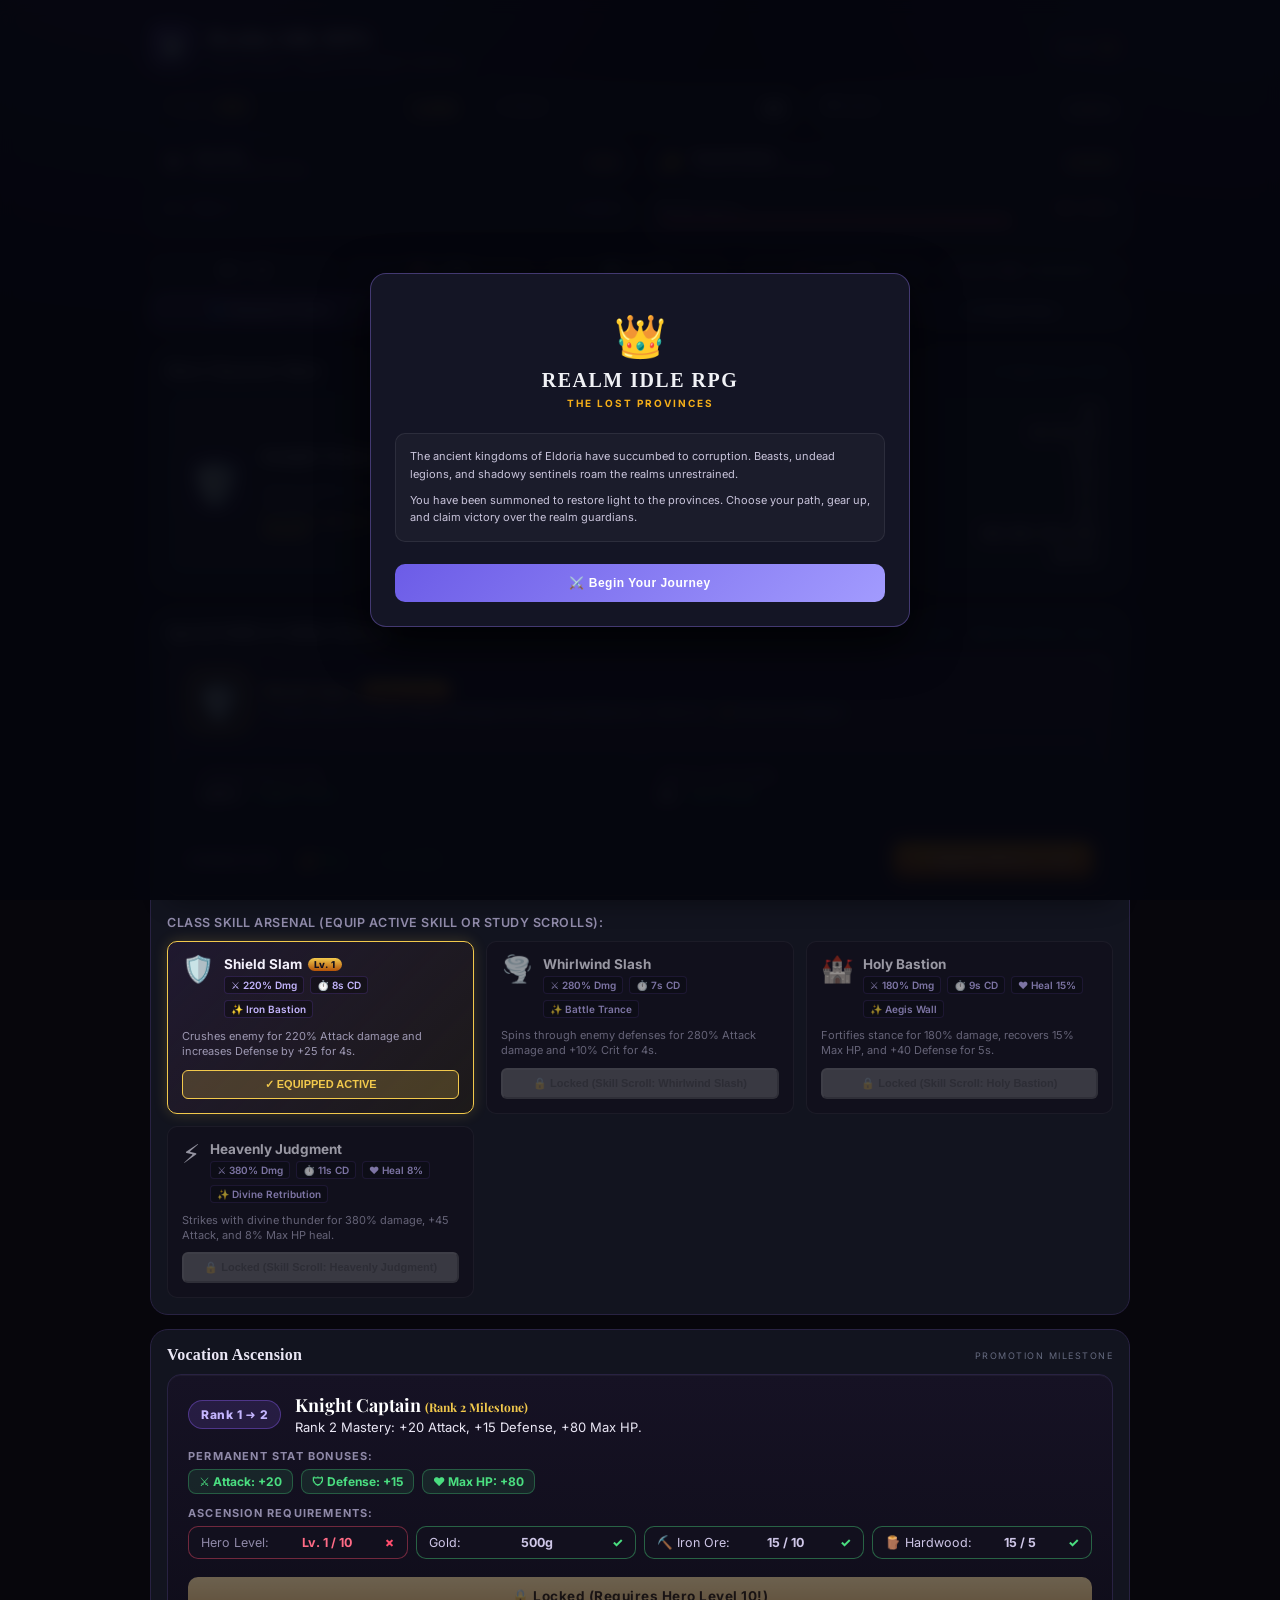
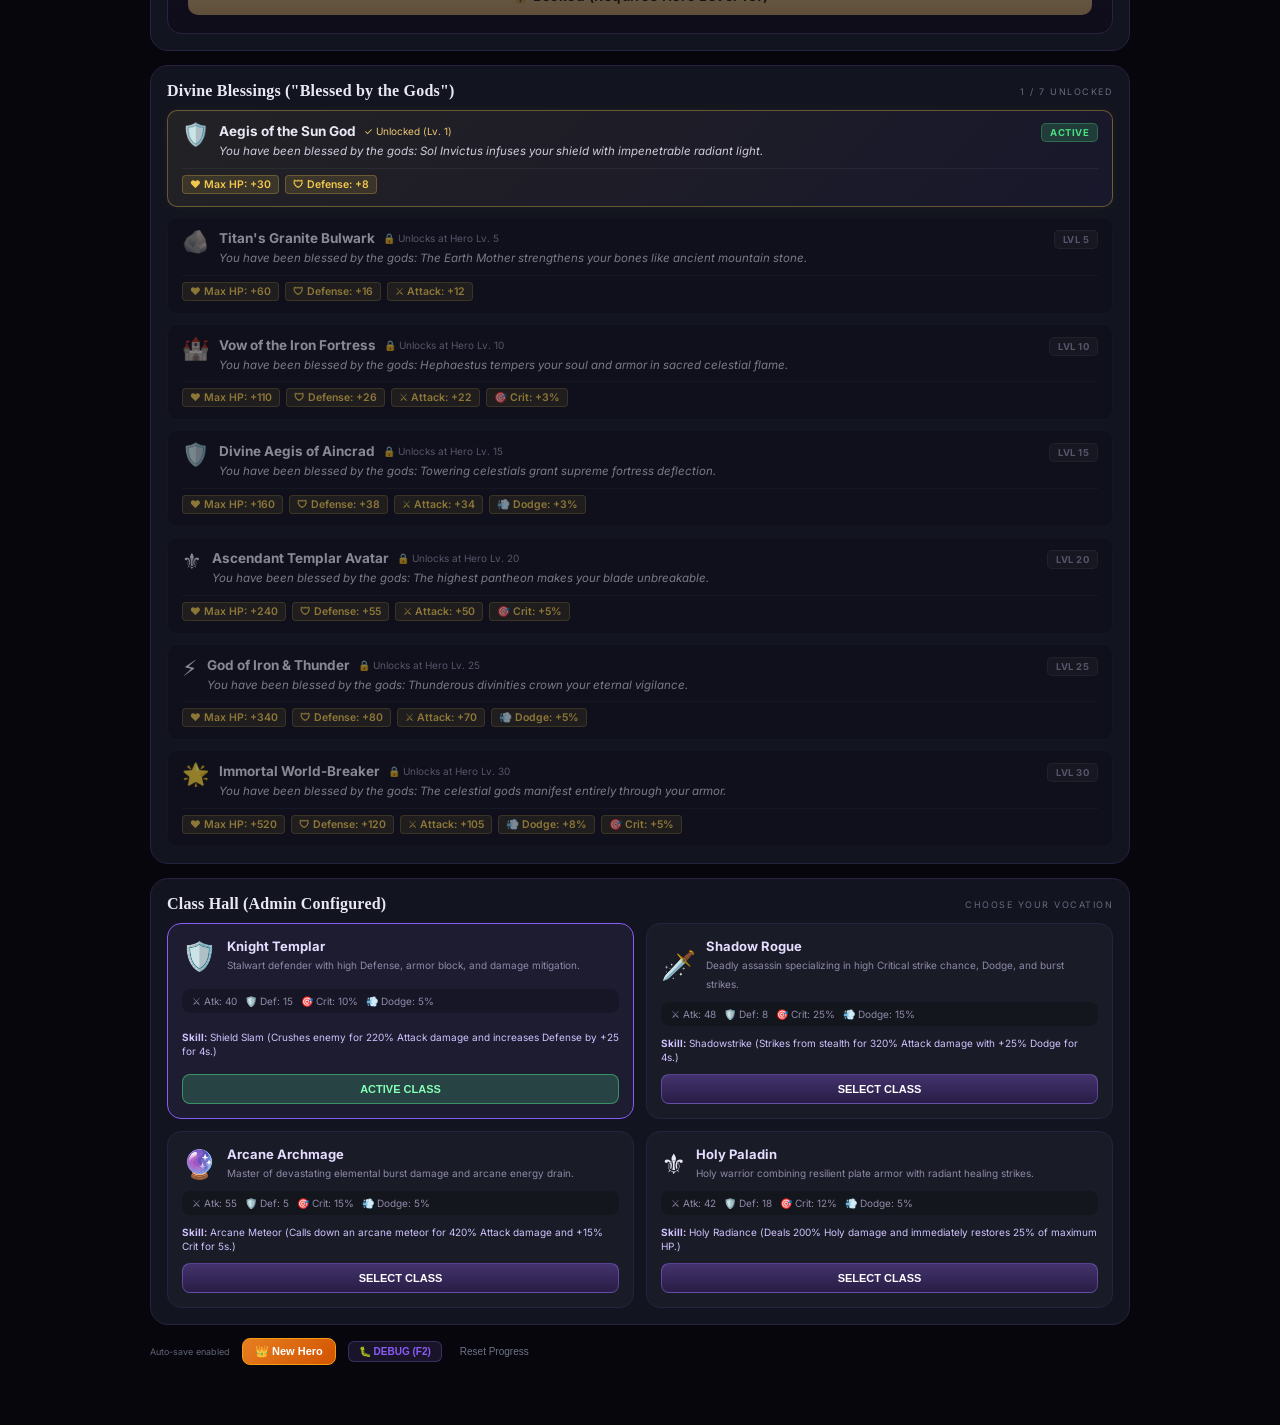
==== commit 06244c10: "fix: update crown, vocation, fatigue, arena, and scroll systems - Limit Demon, Divine, and Equilibri" ====
--- a/index.html
+++ b/index.html
@@ -16,6 +16,7 @@
 
     <!-- WORLD EVENT BANNER OVERLAY -->
     <div class="event-banner" id="eventBanner"></div>
+    <div class="crown-atmosphere-vignette" id="crownAtmosphereVignette"></div>
 
     <div class="game">
 
@@ -99,6 +100,7 @@
                 </div>
                 <div class="player-hp-bar">
                     <div class="player-hp-fill" id="playerHpFill"></div>
+                    <div class="player-shield-fill" id="playerShieldFill" style="display: none;"></div>
                 </div>
             </div>
         </div>
@@ -260,6 +262,7 @@
                 <div class="eq-slot" id="eqSlot_weapon"><span class="eq-empty">Empty Weapon</span></div>
                 <div class="eq-slot" id="eqSlot_armor"><span class="eq-empty">Empty Armor</span></div>
                 <div class="eq-slot" id="eqSlot_ring"><span class="eq-empty">Empty Ring</span></div>
+                <div class="eq-slot" id="eqSlot_crown"><span class="eq-empty">Empty Crown</span></div>
             </section>
 
             <!-- KINGDOM BUILDINGS SECTION -->
@@ -659,6 +662,31 @@
 
         </div>
 
+                    <footer>
+
+                <div class="footer-buttons">
+                    <span>
+                        Auto-save enabled
+                    </span>
+                    <button id="btnNewGame" class="btn-new-hero">
+                        👑 New Hero
+                    </button>
+
+                    <button id="btnDevToggle" class="btn-dev-trigger">
+                        🐛 DEBUG (F2)
+                    </button>
+
+                    <button id="reset">
+                        Reset Progress
+                    </button>
+                </div>
+
+            </footer>
+
+        </div>
+
+
+        <!-- ==================== FIXED MODALS CONTAINER (OUTSIDE .GAME) ==================== -->
         <!-- ==================== OFFLINE PROGRESSION MODAL ==================== -->
         <div class="offline-modal" id="offlineModal">
             <div class="offline-card">
@@ -874,30 +902,114 @@
                 </div>
             </div>
 
-
-            <footer>
-
-                <div class="footer-buttons">
-                    <span>
-                        Auto-save enabled
-                    </span>
-                    <button id="btnNewGame" class="btn-new-hero">
-                        👑 New Hero
-                    </button>
-
-                    <button id="btnDevToggle" class="btn-dev-trigger">
-                        🐛 DEBUG (F2)
-                    </button>
-
-                    <button id="reset">
-                        Reset Progress
-                    </button>
-                </div>
-
-            </footer>
-
-        </div>
-
+            <!-- ==================== DEMON CROWN WARNING MODAL ==================== -->
+            <div class="crown-modal demon-modal" id="demonWarningModal" style="display: none;">
+                <div class="crown-modal-card demon-card">
+                    <div class="crown-modal-header">
+                        <span class="crown-modal-icon">👑</span>
+                        <h3>THE FORBIDDEN PACT</h3>
+                        <span class="crown-modal-tag demon-tag">DEMON CROWN</span>
+                    </div>
+                    <div class="crown-modal-body">
+                        <blockquote class="crown-warning-quote">
+                            "The crown does not grant power. It borrows it from your life."
+                        </blockquote>
+                        <p class="crown-lore-desc">
+                            Donning the Crown of the Underworld breaches mortal boundaries. The demonic embers will ravage your flesh, exacting a continuous <strong>Blood Price (HP Drain)</strong>. 
+                        </p>
+                        <div class="crown-perks-grid">
+                            <div class="crown-perk-item demon-perk">
+                                <strong>⚔️ Overwhelming Might</strong>
+                                <span>+220 ATK & massive CRIT chance/dmg bonuses.</span>
+                            </div>
+                            <div class="crown-perk-item demon-perk">
+                                <strong>🩸 Blood Thirst</strong>
+                                <span>The lower your HP, the deadlier your attacks become.</span>
+                            </div>
+                            <div class="crown-perk-item demon-perk">
+                                <strong>☠️ Demon's Last Stand</strong>
+                                <span>At &le;25% HP, achieve 100% Critical strikes and explosive power (healing reduced by 75%).</span>
+                            </div>
+                            <div class="crown-perk-item demon-perk">
+                                <strong>👹 Executioner</strong>
+                                <span>Attacks against foes below 15% HP have a 45% chance to instantly execute them.</span>
+                            </div>
+                        </div>
+                        <p class="crown-subwarning">
+                            ⚠️ <em>Darkness will envelop your screen as long as this relic rests upon your brow.</em>
+                        </p>
+                    </div>
+                    <div class="crown-modal-actions">
+                        <button type="button" class="btn-crown-accept demon-accept" onclick="window.CrownManager.confirmDemonPact()">
+                            🩸 Seal the Blood Pact & Equip
+                        </button>
+                        <button type="button" class="btn-crown-cancel" onclick="window.CrownManager.cancelDemonPact()">
+                            ❌ Refuse & Cast It Aside
+                        </button>
+                    </div>
+                </div>
+            </div>
+
+            <!-- ==================== EQUILIBRIUM DESTABILIZATION CRISIS MODAL ==================== -->
+            <div class="crown-modal equilibrium-modal" id="equilibriumModal" style="display: none;">
+                <div class="crown-modal-card equilibrium-card">
+                    <div class="crown-modal-header">
+                        <span class="crown-modal-icon">👁️</span>
+                        <h3>COSMIC DESTABILIZATION</h3>
+                        <span class="crown-modal-tag equilibrium-tag">DEMON × DIVINE</span>
+                    </div>
+                    <div class="crown-modal-body">
+                        <blockquote class="crown-warning-quote eq-quote">
+                            "Two crowns recognize the same soul."
+                        </blockquote>
+                        <p class="crown-lore-desc">
+                            The celestial host and demonic abyss cannot coexist peacefully. Possessing both relics has torn open the fabric of reality, triggering an unstable <strong>Equilibrium Fracture</strong>!
+                        </p>
+                        <div class="crisis-effects-box">
+                            <div class="crisis-effect-bullet">⚡ <strong>Reality Distortion:</strong> Screen rapidly fluctuates between celestial radiance and abyssal void.</div>
+                            <div class="crisis-effect-bullet">💥 <strong>Unstable Crits & Bursts:</strong> Critical strikes reach absurd Paradox damage, while reality shockwaves ripple across combat.</div>
+                            <div class="crisis-effect-bullet">⚠️ <strong>The Weaver Awakens:</strong> A cosmic anomaly boss, <em>The Weaver of Duality</em>, has materialized in the Arena! Defeat it to forge eternal balance!</div>
+                        </div>
+                    </div>
+                    <div class="crown-modal-actions">
+                        <button type="button" class="btn-crown-accept equilibrium-accept" onclick="window.CrownManager.closeDestabilizationModal()">
+                            ⚔️ Confront the Weaver of Duality!
+                        </button>
+                    </div>
+                </div>
+            </div>
+
+            <!-- ==================== EQUILIBRIUM VICTORY / SYNTHESIS MODAL ==================== -->
+            <div class="crown-modal victory-eq-modal" id="equilibriumVictoryModal" style="display: none;">
+                <div class="crown-modal-card victory-eq-card">
+                    <div class="crown-modal-header">
+                        <span class="crown-modal-icon">👑</span>
+                        <h3>THE SOVEREIGN OF DUALITY</h3>
+                        <span class="crown-modal-tag supreme-tag">LEGENDARY SYNTHESIS</span>
+                    </div>
+                    <div class="crown-modal-body">
+                        <p class="crown-lore-desc victory-lore">
+                            The Weaver of Duality dissolved into stardust. As the celestial and demonic energies converged upon your spirit, the destructive volatility crystallized into absolute harmony!
+                        </p>
+                        <div class="supreme-crown-showcase">
+                            <div class="supreme-crown-icon">👑</div>
+                            <h4>CROWN OF EQUILIBRIUM</h4>
+                            <p class="supreme-sub">The Third Legendary Crown Synthesized</p>
+                            <div class="supreme-stats-list">
+                                <span>✦ +280 Attack & +160 Defense</span>
+                                <span>✦ +500 Max HP & +25% Crit</span>
+                                <span>✦ 10% Cosmic Lifesteal & +8% Dodge</span>
+                                <span>✦ Passive Overheal Shields & Twilight Pulses without self-harm!</span>
+                            </div>
+                        </div>
+                    </div>
+                    <div class="crown-modal-actions">
+                        <button type="button" class="btn-crown-accept supreme-accept" onclick="window.CrownManager.closeEquilibriumVictoryModal()">
+                            🌟 Claim Sovereign Equilibrium
+                        </button>
+                    </div>
+                </div>
+            </div>
 
         <!-- TINY FAST F2 DEBUG FLOATING CARD -->
         <div class="debug-widget" id="debugWidget">
@@ -947,6 +1059,16 @@
                 <div class="dbg-row">
                     <button id="dbgBtnHeal" class="dbg-btn-action">❤️ Heal Player</button>
                     <button id="dbgBtnKill" class="dbg-btn-action">⚡ Kill Enemy</button>
+                </div>
+
+                <div class="dbg-row">
+                    <button id="dbgBtnGiveDemonCrown" class="dbg-btn-action" style="border-color: #ef4444; color: #fca5a5;">👑 +Demon Crown</button>
+                    <button id="dbgBtnGiveDivineCrown" class="dbg-btn-action" style="border-color: #facc15; color: #fde047;">👑 +Divine Crown</button>
+                </div>
+
+                <div class="dbg-row">
+                    <button id="dbgBtnTriggerCrisis" class="dbg-btn-action" style="border-color: #c084fc; color: #e9d5ff;">👁️ Test Crisis</button>
+                    <button id="dbgBtnGiveEqCrown" class="dbg-btn-action" style="border-color: #a855f7; color: #d8b4fe;">👑 +Equilibrium</button>
                 </div>
 
                 <div class="dbg-row">
@@ -996,6 +1118,7 @@
         <script src="js/core/state.js"></script>
 
         <!-- SYSTEMS -->
+        <script src="js/systems/crowns.js"></script>
         <script src="js/systems/combat.js"></script>
         <script src="js/systems/spawning.js"></script>
         <script src="js/systems/maps.js"></script>
--- a/style.css
+++ b/style.css
@@ -317,6 +317,7 @@
 }
 
 .player-hp-bar {
+    position: relative;
     width: 100%;
     height: 6px;
     background: #090a12;
@@ -331,6 +332,19 @@
     background: linear-gradient(90deg, #e04868, #ff6b81);
     border-radius: inherit;
     transition: width 0.2s ease-out;
+}
+
+.player-shield-fill {
+    position: absolute;
+    top: 0;
+    left: 0;
+    height: 100%;
+    background: linear-gradient(90deg, #f59e0b, #fef08a);
+    box-shadow: 0 0 8px rgba(250, 204, 21, 0.8);
+    border-radius: inherit;
+    transition: width 0.25s ease;
+    opacity: 0.85;
+    mix-blend-mode: screen;
 }
 
 .resource {
@@ -1393,7 +1407,7 @@
 
 .equipment-grid {
     display: grid;
-    grid-template-columns: 1fr 1fr 1fr;
+    grid-template-columns: repeat(4, 1fr);
     gap: 8px;
     margin-top: 10px;
 }
@@ -1596,7 +1610,8 @@
     }
 
     .equipment-grid {
-        grid-template-columns: 1fr;
+        grid-template-columns: repeat(2, 1fr);
+        gap: 6px;
     }
 
     .stats-strip {
@@ -1604,7 +1619,8 @@
     }
 
     .arena {
-        min-height: 350px;
+        min-height: 220px;
+        padding: 12px;
     }
 
     .enemy {
@@ -2435,21 +2451,26 @@
     cursor: not-allowed;
 }
 
-/* OFFLINE MODAL */
 .offline-modal {
-    display: flex;
-    flex-direction: column;
     position: fixed;
     inset: 0;
+    width: 100vw;
+    height: 100dvh;
     background: rgba(0, 0, 0, 0.85);
     backdrop-filter: blur(8px);
-    display: flex;
+    -webkit-backdrop-filter: blur(8px);
+    display: flex;
+    flex-direction: column;
     align-items: center;
     justify-content: center;
     z-index: 10000;
     opacity: 0;
     pointer-events: none;
     transition: opacity 0.25s ease;
+    overflow-y: auto;
+    -webkit-overflow-scrolling: touch;
+    padding: 16px;
+    box-sizing: border-box;
 }
 
 .offline-modal.visible {
@@ -2463,7 +2484,11 @@
     box-shadow: 0 10px 50px rgba(0, 0, 0, 0.9), 0 0 30px rgba(155, 124, 255, 0.3);
     border-radius: 18px;
     width: min(450px, 90vw);
-    overflow: hidden;
+    max-height: calc(100dvh - 32px);
+    overflow-y: auto;
+    -webkit-overflow-scrolling: touch;
+    margin: auto;
+    box-sizing: border-box;
 }
 
 .offline-header {
@@ -2634,7 +2659,7 @@
 /* Combat Control Strip */
 .combat-control-strip {
     display: grid;
-    grid-template-columns: 1fr 1fr;
+    grid-template-columns: repeat(3, 1fr);
     gap: 10px;
     margin-top: 12px;
     margin-bottom: 16px;
@@ -2784,13 +2809,19 @@
 .victory-modal {
     position: fixed;
     inset: 0;
+    width: 100vw;
+    height: 100dvh;
     z-index: 99999;
     background: rgba(5, 6, 14, 0.92);
     backdrop-filter: blur(8px);
+    -webkit-backdrop-filter: blur(8px);
     display: none;
     align-items: center;
     justify-content: center;
     padding: 16px;
+    box-sizing: border-box;
+    overflow-y: auto;
+    -webkit-overflow-scrolling: touch;
 }
 
 .onboarding-modal.visible,
@@ -2808,8 +2839,12 @@
     padding: 24px;
     max-width: 540px;
     width: 100%;
+    max-height: calc(100dvh - 32px);
+    overflow-y: auto;
+    -webkit-overflow-scrolling: touch;
+    margin: auto;
+    box-sizing: border-box;
     box-shadow: 0 16px 48px rgba(0, 0, 0, 0.75);
-    color: white;
 }
 
 /* Onboarding Steps */
@@ -3785,211 +3820,14 @@
 }
 
 /* =========================================================
-   RESPONSIVE DESIGN & MOBILE OPTIMIZATION
-========================================================= */
-@media (max-width: 768px) {
-    .game {
-        width: 95%;
-        padding: 14px 0 60px 0;
-    }
-
-    .topbar {
-        flex-wrap: wrap;
-        gap: 10px;
-    }
-
-    .resources {
-        grid-template-columns: 1fr;
-        gap: 6px;
-    }
-
-    .bars-container {
-        grid-template-columns: 1fr;
-        gap: 8px;
-    }
-
-    .stats-strip {
-        flex-wrap: wrap;
-        gap: 6px;
-    }
-
-    .stat-badge {
-        flex: 1 1 45%;
-        text-align: center;
-    }
-
-    .game-nav-tabs {
-        overflow-x: auto;
-        white-space: nowrap;
-        padding-bottom: 4px;
-        -webkit-overflow-scrolling: touch;
-        gap: 6px;
-    }
-
-    .nav-tab-btn {
-        flex-shrink: 0;
-        font-size: 11px;
-        padding: 9px 12px;
-    }
-
-    .arena {
-        min-height: 310px;
-        border-radius: 16px;
-    }
-
-    .combat-control-strip {
-        gap: 8px;
-    }
-
-    .combat-hud {
-        flex-direction: column;
-        gap: 10px;
-    }
-
-    .hud-skill-box,
-    .hud-potion-box {
-        width: 100%;
-    }
-
-    .potion-belt {
-        justify-content: space-between;
-    }
-
-    .btn-belt-pot {
-        flex: 1;
-        padding: 8px 4px;
-        font-size: 10px;
-    }
-
-    .equipment-grid {
-        grid-template-columns: 1fr;
-    }
-
-    .kingdom-grid {
-        grid-template-columns: 1fr;
-    }
-
-    .bottom-grid {
-        grid-template-columns: 1fr;
-    }
-
-    .char-sheet-grid {
-        grid-template-columns: 1fr;
-    }
-
-    .inv-container-grid {
-        grid-template-columns: 1fr;
-    }
-
-    .shop-grid {
-        grid-template-columns: 1fr;
-    }
-
-    .onboard-class-grid {
-        grid-template-columns: 1fr;
-    }
-
-    .footer-buttons {
-        flex-wrap: wrap;
-        gap: 8px;
-        justify-content: center;
-    }
-
-    .onboarding-card,
-    .temple-card,
-    .victory-card,
-    .offline-card,
-    .hero-quick-menu-card {
-        padding: 16px;
-        border-radius: 14px;
-    }
-}
-
-@media (max-width: 480px) {
-    .brand h1 {
-        font-size: 18px;
-    }
-
-    .brand-icon {
-        width: 38px;
-        height: 38px;
-        font-size: 18px;
-    }
-
-    .combat-control-strip {
-        flex-direction: column;
-    }
-
-    .btn-autofight,
-    .btn-manual-strike {
-        width: 100%;
-        text-align: center;
-        justify-content: center;
-    }
-
-    .realm-actions-row {
-        flex-direction: column;
-    }
-
-    .btn-prev-realm,
-    .next-realm {
-        width: 100%;
-    }
-
-    .crafting-grid {
-        grid-template-columns: 1fr;
-    }
-    .panel-header{
-        flex-direction: column;
-        gap: 10px;
-    }
-
-}
-
-@media (max-width: 380px) {
-    .brand h1 {
-        font-size: 18px;
-    }
-
-    .brand-icon {
-        width: 38px;
-        height: 38px;
-        font-size: 18px;
-    }
-
-    .combat-control-strip {
-        flex-direction: column;
-    }
-
-    .btn-autofight,
-    .btn-manual-strike {
-        width: 100%;
-        text-align: center;
-        justify-content: center;
-    }
-
-    .realm-actions-row {
-        flex-direction: column;
-    }
-
-    .btn-prev-realm,
-    .next-realm {
-        width: 100%;
-    }
-
-    .crafting-grid {
-        grid-template-columns: 1fr;
-    }
-}
-
-/* =========================================================
+
    EQUIPMENT, INVENTORY BAG, FORGE & REALM SHOP STYLING
 ========================================================= */
 
 /* ---------------- EQUIPMENT ---------------- */
 .equip-grid {
     display: grid;
-    grid-template-columns: repeat(3, 1fr);
+    grid-template-columns: repeat(auto-fit, minmax(140px, 1fr));
     gap: 14px;
 }
 
@@ -4298,18 +4136,7 @@
     filter: grayscale(0.35);
 }
 
-@media (max-width: 960px) {
-    .equip-grid { grid-template-columns: repeat(3, 1fr); }
-    .bag-grid { grid-template-columns: repeat(2, 1fr); }
-}
-
-@media (max-width: 780px) {
-    .equip-grid { grid-template-columns: 1fr; }
-    .bag-grid { grid-template-columns: 1fr; }
-    .forge-grid { grid-template-columns: 1fr; }
-    .shop-row { flex-wrap: wrap; }
-    .sr-buy { width: 100%; }
-}
+
 
 /* =========================================================
    DIVINE BLESSINGS ("BLESSED BY THE GODS")
@@ -4623,14 +4450,16 @@
     background: linear-gradient(180deg, #3d2d14, #261c0d);
     border: 1px solid #d97706;
     color: #fbbf24;
-    padding: 6px 14px;
-    border-radius: 8px;
-    font-size: 11px;
+    padding: 12px;
+    border-radius: 10px;
+    font-size: 12px;
     font-weight: 700;
     cursor: pointer;
-    display: inline-flex;
+    display: flex;
     align-items: center;
-    gap: 6px;
+    justify-content: center;
+    gap: 8px;
+    letter-spacing: 0.5px;
     transition: all 0.2s ease;
 }
 
@@ -5078,4 +4907,1189 @@
     background: rgba(74, 222, 128, 0.15);
     border: 1px solid rgba(74, 222, 128, 0.4);
     color: #4ade80;
-}+}
+
+/* =========================================================
+   LEGENDARY BREAK-THE-RULES CROWNS VISUALS & ATMOSPHERE
+   - Demon Crown (World of Darkness & Glitch)
+   - Divine Crown (World of Light & Golden Retribution)
+   - Crown of Equilibrium (Destabilization & Harmony)
+========================================================= */
+
+/* --- Dynamic Atmospheric Worlds --- */
+.crown-atmosphere-vignette {
+    position: fixed;
+    inset: 0;
+    pointer-events: none;
+    z-index: 50;
+    transition: box-shadow 0.8s ease;
+}
+
+body.world-of-darkness .game {
+    filter: grayscale(calc(var(--darkness-level, 0.4) * 0.85)) 
+            brightness(calc(1 - var(--darkness-level, 0.4) * 0.45)) 
+            contrast(calc(1 + var(--darkness-level, 0.4) * 0.4));
+    transition: filter 0.8s ease;
+}
+body.world-of-darkness .crown-atmosphere-vignette {
+    box-shadow: inset 0 0 160px rgba(0, 0, 0, calc(var(--darkness-level, 0.4) * 0.95));
+}
+
+body.world-of-light .game {
+    filter: brightness(1.10) contrast(1.08) saturate(1.22);
+    transition: filter 0.8s ease;
+}
+body.world-of-light .crown-atmosphere-vignette {
+    box-shadow: inset 0 0 140px rgba(250, 204, 21, 0.28), inset 0 0 60px rgba(255, 255, 255, 0.2);
+}
+
+body.world-of-equilibrium .game {
+    filter: brightness(1.06) contrast(1.12) saturate(1.18);
+    transition: filter 0.8s ease;
+}
+body.world-of-equilibrium .crown-atmosphere-vignette {
+    box-shadow: inset 0 0 140px rgba(168, 85, 247, 0.3), inset 0 0 60px rgba(250, 204, 21, 0.2);
+}
+
+/* Equilibrium Destabilization Crisis — Reality Tearing Pulsing Animation */
+body.equilibrium-destabilizing .game {
+    animation: realityTearFilter 1.6s infinite ease-in-out;
+}
+body.equilibrium-destabilizing .crown-atmosphere-vignette {
+    animation: realityTearVignette 1.6s infinite ease-in-out;
+}
+
+@keyframes realityTearFilter {
+    0% {
+        filter: grayscale(0.8) brightness(0.6) contrast(1.5);
+    }
+    50% {
+        filter: grayscale(0) brightness(1.22) contrast(1.15) saturate(1.4);
+    }
+    100% {
+        filter: grayscale(0.8) brightness(0.6) contrast(1.5);
+    }
+}
+
+@keyframes realityTearVignette {
+    0% {
+        box-shadow: inset 0 0 180px rgba(185, 28, 28, 0.65);
+    }
+    50% {
+        box-shadow: inset 0 0 160px rgba(250, 204, 21, 0.55);
+    }
+    100% {
+        box-shadow: inset 0 0 180px rgba(185, 28, 28, 0.65);
+    }
+}
+
+/* UI Glitch effect when Demon Crown user's HP drops to perilous levels */
+.ui-glitch-active {
+    animation: uiGlitchTremble 0.25s 3 ease-in-out;
+    filter: invert(0.18) hue-rotate(180deg) contrast(1.3);
+}
+
+@keyframes uiGlitchTremble {
+    0% { transform: translate(0, 0); }
+    20% { transform: translate(-3px, 2px); }
+    40% { transform: translate(3px, -2px); }
+    60% { transform: translate(-2px, -3px); }
+    80% { transform: translate(2px, 3px); }
+    100% { transform: translate(0, 0); }
+}
+
+/* Guardian Angel Lethal Save Flash Overlay */
+.guardian-angel-flash-overlay {
+    position: fixed;
+    inset: 0;
+    background: radial-gradient(circle, rgba(255, 255, 255, 0.98) 0%, rgba(250, 204, 21, 0.85) 55%, rgba(245, 158, 11, 0.5) 100%);
+    pointer-events: none;
+    z-index: 999999;
+    animation: angelicFlashPulse 1.2s cubic-bezier(0.1, 0.9, 0.2, 1) forwards;
+}
+
+@keyframes angelicFlashPulse {
+    0% { opacity: 0; }
+    20% { opacity: 1; }
+    100% { opacity: 0; }
+}
+
+/* Screen shake for execution / devastating strikes */
+.screen-shake {
+    animation: screenShakeAnim 0.35s ease-in-out;
+}
+
+@keyframes screenShakeAnim {
+    0%, 100% { transform: translate(0, 0); }
+    20% { transform: translate(-4px, 3px); }
+    40% { transform: translate(4px, -3px); }
+    60% { transform: translate(-3px, -2px); }
+    80% { transform: translate(3px, 2px); }
+}
+
+/* =========================================================
+   CROWN MODALS (DEMON WARNING, CRISIS, EQUILIBRIUM VICTORY)
+========================================================= */
+.crown-modal {
+    position: fixed;
+    inset: 0;
+    width: 100vw;
+    height: 100dvh;
+    background: rgba(6, 4, 15, 0.88);
+    backdrop-filter: blur(10px);
+    -webkit-backdrop-filter: blur(10px);
+    display: none;
+    align-items: center;
+    justify-content: center;
+    z-index: 100000;
+    padding: 16px;
+    box-sizing: border-box;
+    overflow-y: auto;
+    -webkit-overflow-scrolling: touch;
+    animation: crownModalFadeIn 0.3s ease-out;
+}
+
+@keyframes crownModalFadeIn {
+    from { opacity: 0; transform: scale(0.96); }
+    to { opacity: 1; transform: scale(1); }
+}
+
+.crown-modal-card {
+    background: #110e1e;
+    border-radius: 16px;
+    max-width: 540px;
+    width: 100%;
+    max-height: calc(100dvh - 32px);
+    overflow-y: auto;
+    -webkit-overflow-scrolling: touch;
+    margin: auto;
+    box-sizing: border-box;
+    padding: 24px;
+    box-shadow: 0 16px 40px rgba(0, 0, 0, 0.7);
+    display: flex;
+    flex-direction: column;
+    gap: 16px;
+    position: relative;
+}
+
+/* Crown Lifespan Countdown Badges */
+.crown-timer-badge {
+    display: inline-flex;
+    align-items: center;
+    gap: 4px;
+    font-size: 11px;
+    font-weight: 700;
+    color: #fbbf24;
+    background: rgba(251, 191, 36, 0.15);
+    border: 1px solid rgba(251, 191, 36, 0.35);
+    border-radius: 6px;
+    padding: 2px 7px;
+    margin-top: 4px;
+    letter-spacing: 0.3px;
+}
+
+.eq-timer {
+    font-size: 10.5px;
+    color: #fbbf24;
+    font-weight: 700;
+}
+
+/* Demon Crown Warning Card */
+.demon-card {
+    border: 2px solid #ef4444;
+    box-shadow: 0 0 30px rgba(239, 68, 68, 0.3), inset 0 0 40px rgba(185, 28, 28, 0.15);
+}
+
+.demon-tag {
+    background: rgba(239, 68, 68, 0.2);
+    color: #f87171;
+    border: 1px solid #ef4444;
+}
+
+.crown-warning-quote {
+    margin: 0;
+    padding: 12px 16px;
+    background: rgba(0, 0, 0, 0.4);
+    border-left: 3px solid #ef4444;
+    font-style: italic;
+    color: #fca5a5;
+    font-size: 13.5px;
+    border-radius: 0 8px 8px 0;
+    line-height: 1.5;
+}
+
+.eq-quote {
+    border-left-color: #a855f7;
+    color: #e9d5ff;
+}
+
+.crown-modal-header {
+    display: flex;
+    align-items: center;
+    gap: 12px;
+}
+
+.crown-modal-icon {
+    font-size: 32px;
+}
+
+.crown-modal-header h3 {
+    margin: 0;
+    font-size: 18px;
+    color: #f8fafc;
+    flex: 1;
+    font-weight: 800;
+    letter-spacing: 0.5px;
+}
+
+.crown-modal-tag {
+    font-size: 10.5px;
+    font-weight: 700;
+    padding: 4px 10px;
+    border-radius: 20px;
+    letter-spacing: 0.5px;
+}
+
+.crown-lore-desc {
+    margin: 0;
+    font-size: 13px;
+    color: #cbd5e1;
+    line-height: 1.55;
+}
+
+.crown-perks-grid {
+    display: grid;
+    grid-template-columns: repeat(2, 1fr);
+    gap: 10px;
+    margin: 4px 0;
+}
+
+.crown-perk-item {
+    background: rgba(255, 255, 255, 0.04);
+    border: 1px solid rgba(255, 255, 255, 0.08);
+    border-radius: 10px;
+    padding: 10px;
+    display: flex;
+    flex-direction: column;
+    gap: 4px;
+}
+
+.crown-perk-item strong {
+    font-size: 12px;
+    color: #f87171;
+}
+
+.crown-perk-item span {
+    font-size: 11px;
+    color: #94a3b8;
+    line-height: 1.35;
+}
+
+.crown-subwarning {
+    margin: 0;
+    font-size: 12px;
+    color: #f87171;
+}
+
+.crown-modal-actions {
+    display: flex;
+    gap: 12px;
+    margin-top: 6px;
+}
+
+.btn-crown-accept {
+    flex: 2;
+    padding: 12px 18px;
+    font-weight: 800;
+    font-size: 13px;
+    border: none;
+    border-radius: 10px;
+    cursor: pointer;
+    transition: all 0.2s ease;
+}
+
+.demon-accept {
+    background: linear-gradient(135deg, #ef4444, #991b1b);
+    color: #ffffff;
+    box-shadow: 0 4px 15px rgba(239, 68, 68, 0.4);
+}
+
+.demon-accept:hover {
+    transform: translateY(-2px);
+    box-shadow: 0 6px 22px rgba(239, 68, 68, 0.6);
+}
+
+.btn-crown-cancel {
+    flex: 1;
+    background: rgba(255, 255, 255, 0.08);
+    border: 1px solid rgba(255, 255, 255, 0.15);
+    color: #94a3b8;
+    padding: 12px 14px;
+    border-radius: 10px;
+    font-weight: 700;
+    font-size: 12.5px;
+    cursor: pointer;
+    transition: all 0.2s ease;
+}
+
+.btn-crown-cancel:hover {
+    background: rgba(255, 255, 255, 0.14);
+    color: #f1f5f9;
+}
+
+/* Equilibrium Destabilization Card */
+.equilibrium-card {
+    border: 2px solid #a855f7;
+    box-shadow: 0 0 35px rgba(168, 85, 247, 0.35), inset 0 0 40px rgba(168, 85, 247, 0.15);
+}
+
+.equilibrium-tag {
+    background: rgba(168, 85, 247, 0.2);
+    color: #d8b4fe;
+    border: 1px solid #a855f7;
+}
+
+.crisis-effects-box {
+    background: rgba(0, 0, 0, 0.35);
+    border: 1px solid rgba(168, 85, 247, 0.25);
+    border-radius: 10px;
+    padding: 12px 14px;
+    display: flex;
+    flex-direction: column;
+    gap: 8px;
+}
+
+.crisis-effect-bullet {
+    font-size: 12px;
+    color: #cbd5e1;
+    line-height: 1.4;
+}
+
+.crisis-effect-bullet strong {
+    color: #e9d5ff;
+}
+
+.equilibrium-accept {
+    width: 100%;
+    background: linear-gradient(135deg, #a855f7, #6366f1);
+    color: #ffffff;
+    box-shadow: 0 4px 18px rgba(168, 85, 247, 0.45);
+}
+
+.equilibrium-accept:hover {
+    transform: translateY(-2px);
+    box-shadow: 0 6px 26px rgba(168, 85, 247, 0.65);
+}
+
+/* Equilibrium Victory / Synthesis Card */
+.victory-eq-card {
+    border: 2px solid #facc15;
+    box-shadow: 0 0 40px rgba(250, 204, 21, 0.4), inset 0 0 50px rgba(250, 204, 21, 0.15);
+}
+
+.supreme-tag {
+    background: rgba(250, 204, 21, 0.2);
+    color: #fef08a;
+    border: 1px solid #facc15;
+}
+
+.supreme-crown-showcase {
+    background: radial-gradient(circle, rgba(250, 204, 21, 0.12) 0%, rgba(168, 85, 247, 0.08) 100%);
+    border: 1px solid rgba(250, 204, 21, 0.3);
+    border-radius: 12px;
+    padding: 16px;
+    text-align: center;
+    display: flex;
+    flex-direction: column;
+    align-items: center;
+    gap: 6px;
+}
+
+.supreme-crown-icon {
+    font-size: 42px;
+}
+
+.supreme-crown-showcase h4 {
+    margin: 0;
+    font-size: 17px;
+    color: #fef08a;
+    letter-spacing: 0.5px;
+}
+
+.supreme-sub {
+    margin: 0;
+    font-size: 11.5px;
+    color: #d8b4fe;
+    font-weight: 600;
+}
+
+.supreme-stats-list {
+    display: flex;
+    flex-direction: column;
+    gap: 4px;
+    margin-top: 8px;
+    text-align: left;
+    width: 100%;
+}
+
+.supreme-stats-list span {
+    font-size: 12px;
+    color: #f1f5f9;
+}
+
+.supreme-accept {
+    width: 100%;
+    background: linear-gradient(135deg, #facc15, #f59e0b, #a855f7);
+    color: #0f172a;
+    font-weight: 900;
+    box-shadow: 0 4px 20px rgba(250, 204, 21, 0.5);
+}
+
+.supreme-accept:hover {
+    transform: translateY(-2px);
+    box-shadow: 0 6px 30px rgba(250, 204, 21, 0.7);
+}
+
+/* =========================================================
+   RESPONSIVE DESIGN & MOBILE OPTIMIZATION
+========================================================= */
+
+/* --- TABLET / SMALL DESKTOP (<= 960px) --- */
+@media (max-width: 960px) {
+    .game {
+        width: 96%;
+        max-width: 100%;
+    }
+
+    .equip-grid {
+        grid-template-columns: repeat(2, 1fr) !important;
+        gap: 10px;
+    }
+
+    .bag-grid {
+        grid-template-columns: repeat(2, 1fr) !important;
+        gap: 10px;
+    }
+
+    .forge-grid {
+        grid-template-columns: repeat(3, 1fr) !important;
+        gap: 10px;
+    }
+
+    .kingdom-grid {
+        grid-template-columns: repeat(2, 1fr) !important;
+        gap: 10px;
+    }
+}
+
+/* --- TABLET PORTRAIT / LARGE PHONES (<= 768px) --- */
+@media (max-width: 768px) {
+    .game {
+        width: 96%;
+        max-width: 100%;
+        padding: 12px 0 60px 0;
+        box-sizing: border-box;
+    }
+
+    .topbar {
+        flex-wrap: wrap;
+        gap: 10px;
+    }
+
+    .resources {
+        grid-template-columns: repeat(3, 1fr);
+        gap: 8px;
+    }
+
+    .bars-container {
+        grid-template-columns: 1fr;
+        gap: 8px;
+    }
+
+    .stats-strip {
+        display: flex;
+        flex-wrap: wrap;
+        gap: 6px;
+    }
+
+    .stat-badge {
+        flex: 1 1 calc(50% - 6px);
+        text-align: center;
+        padding: 6px 8px;
+        font-size: 11px;
+    }
+
+    .fatigue-stat-badge {
+        flex: 1 1 100% !important;
+        justify-content: center;
+        font-size: 11.5px;
+        padding: 7px 12px;
+    }
+
+    .game-nav-tabs {
+        display: flex;
+        overflow-x: auto;
+        white-space: nowrap;
+        padding-bottom: 6px;
+        -webkit-overflow-scrolling: touch;
+        scrollbar-width: none;
+        gap: 6px;
+    }
+    .game-nav-tabs::-webkit-scrollbar {
+        display: none;
+    }
+
+    .nav-tab-btn {
+        flex-shrink: 0;
+        font-size: 11px;
+        padding: 9px 13px;
+        min-height: 38px;
+    }
+
+    .arena {
+        min-height: 300px;
+        border-radius: 16px;
+    }
+
+    .combat-control-strip {
+        display: grid;
+        grid-template-columns: repeat(3, 1fr);
+        gap: 8px;
+    }
+
+    .btn-autofight,
+    .btn-manual-strike,
+    .btn-rest-camp {
+        padding: 10px 8px;
+        font-size: 11.5px;
+        min-height: 42px;
+    }
+
+    .combat-hud {
+        flex-direction: column;
+        gap: 10px;
+    }
+
+    .hud-skill-box,
+    .hud-potion-box {
+        width: 100%;
+    }
+
+    .potion-belt {
+        display: flex;
+        gap: 6px;
+        justify-content: space-between;
+    }
+
+    .btn-belt-pot {
+        flex: 1;
+        padding: 8px 4px;
+        font-size: 10px;
+        min-height: 36px;
+    }
+
+    .equip-grid {
+        grid-template-columns: repeat(2, 1fr) !important;
+        gap: 10px;
+    }
+
+    .bag-grid {
+        grid-template-columns: repeat(2, 1fr) !important;
+        gap: 10px;
+    }
+
+    .forge-grid {
+        grid-template-columns: repeat(3, 1fr) !important;
+        gap: 10px;
+    }
+
+    .alch-cards-grid {
+        grid-template-columns: repeat(2, 1fr) !important;
+        gap: 10px;
+    }
+
+    .skill-stats-compare-grid {
+        grid-template-columns: 1fr 1fr !important;
+        gap: 10px;
+    }
+
+    .skill-arsenal-grid {
+        grid-template-columns: repeat(2, 1fr) !important;
+        gap: 10px;
+    }
+
+    .classes-grid {
+        grid-template-columns: repeat(2, 1fr) !important;
+        gap: 10px;
+    }
+
+    .char-sheet-grid {
+        grid-template-columns: 1fr;
+        gap: 12px;
+    }
+
+    .shop-grid {
+        grid-template-columns: repeat(2, 1fr) !important;
+        gap: 10px;
+    }
+
+    .shop-row {
+        flex-wrap: wrap;
+        gap: 8px;
+    }
+
+    .sr-buy {
+        width: 100%;
+    }
+
+    .kingdom-grid {
+        grid-template-columns: repeat(2, 1fr) !important;
+        gap: 10px;
+    }
+
+    .onboarding-card,
+    .temple-card,
+    .victory-card,
+    .offline-card,
+    .hero-quick-menu-card {
+        padding: 20px;
+        border-radius: 14px;
+        max-height: 90vh;
+        overflow-y: auto;
+        -webkit-overflow-scrolling: touch;
+        width: 95vw;
+        max-width: 540px;
+    }
+}
+
+/* --- MOBILE PHONES (<= 650px) --- */
+@media (max-width: 650px) {
+    .resources {
+        grid-template-columns: 1fr;
+        gap: 6px;
+    }
+
+    .world-status-strip {
+        grid-template-columns: 1fr;
+        gap: 6px;
+    }
+
+    /* Combat Controls 2-Row Layout */
+    .combat-control-strip {
+        grid-template-columns: 1fr 1fr;
+        gap: 8px;
+    }
+
+    .btn-manual-strike {
+        grid-column: span 2;
+        order: -1;
+        width: 100%;
+        min-height: 46px;
+        font-size: 14px;
+        font-weight: 800;
+    }
+
+    .btn-autofight,
+    .btn-rest-camp {
+        width: 100%;
+        min-height: 40px;
+        font-size: 11.5px;
+    }
+
+    .equipment-grid {
+        grid-template-columns: repeat(2, 1fr) !important;
+        gap: 6px;
+    }
+
+    .eq-slot {
+        padding: 8px 6px;
+        font-size: 11px;
+    }
+
+    .arena {
+        min-height: 210px;
+        padding: 10px;
+    }
+
+    .enemy {
+        width: 100px;
+        height: 100px;
+        font-size: 54px;
+    }
+
+    /* Special Skills Mastery Center */
+    .skill-upgrade-center {
+        padding: 14px;
+    }
+
+    .skill-active-hero-box {
+        flex-direction: column;
+        align-items: stretch;
+        gap: 12px;
+    }
+
+    .skill-active-info-col {
+        align-items: flex-start;
+        gap: 12px;
+    }
+
+    .skill-active-big-icon {
+        width: 48px;
+        height: 48px;
+        font-size: 28px;
+        flex-shrink: 0;
+    }
+
+    .skill-active-title-block h3 {
+        font-size: 15px;
+        flex-wrap: wrap;
+        gap: 6px;
+    }
+
+    .skill-upgrade-footer {
+        flex-direction: column;
+        align-items: stretch;
+        gap: 10px;
+    }
+
+    .skill-upgrade-cost-list {
+        width: 100%;
+        justify-content: flex-start;
+        gap: 6px;
+    }
+
+    .btn-upgrade-skill {
+        width: 100%;
+        min-height: 44px;
+        font-size: 12px;
+        justify-content: center;
+        display: flex;
+        align-items: center;
+    }
+
+    .skill-arsenal-grid {
+        grid-template-columns: 1fr !important;
+        gap: 10px;
+    }
+
+    .skill-arsenal-card {
+        padding: 12px;
+    }
+
+    .btn-equip-skill {
+        min-height: 40px;
+        font-size: 11.5px;
+        display: flex;
+        align-items: center;
+        justify-content: center;
+    }
+
+    /* Inventory Toolbar & Filters */
+    .inv-toolbar {
+        flex-direction: column;
+        align-items: stretch;
+        gap: 10px;
+        padding: 10px;
+    }
+
+    .inv-filter-strip {
+        width: 100%;
+        overflow-x: auto;
+        white-space: nowrap;
+        flex-wrap: nowrap;
+        -webkit-overflow-scrolling: touch;
+        scrollbar-width: none;
+        padding-bottom: 4px;
+        gap: 6px;
+    }
+    .inv-filter-strip::-webkit-scrollbar {
+        display: none;
+    }
+
+    .inv-filter-btn {
+        flex-shrink: 0;
+        padding: 6px 12px;
+        font-size: 11px;
+        min-height: 36px;
+    }
+
+    .inv-sort-strip {
+        display: flex;
+        justify-content: space-between;
+        align-items: center;
+        width: 100%;
+        gap: 6px;
+    }
+
+    .btn-sort {
+        flex: 1;
+        text-align: center;
+        justify-content: center;
+        padding: 6px 4px;
+        font-size: 10.5px;
+        min-height: 34px;
+    }
+
+    .equip-grid {
+        grid-template-columns: 1fr !important;
+        gap: 10px;
+    }
+
+    .bag-grid {
+        grid-template-columns: 1fr !important;
+        gap: 10px;
+    }
+
+    .item {
+        padding: 12px;
+    }
+
+    .item-top {
+        flex-wrap: wrap;
+        gap: 4px;
+    }
+
+    .item-top > div {
+        min-width: 0;
+        flex: 1;
+    }
+
+    .item-name {
+        word-break: break-word;
+    }
+
+    .item-actions {
+        flex-wrap: wrap;
+        gap: 6px;
+    }
+
+    .item-actions .btn {
+        flex: 1 1 calc(50% - 6px);
+        min-height: 38px;
+        font-size: 11px;
+        display: flex;
+        align-items: center;
+        justify-content: center;
+    }
+
+    .btn-study {
+        width: 100% !important;
+        min-height: 38px;
+    }
+
+    .forge-grid {
+        grid-template-columns: 1fr !important;
+        gap: 10px;
+    }
+
+    .alch-cards-grid {
+        grid-template-columns: 1fr !important;
+        gap: 10px;
+    }
+
+    .alch-recipe-card {
+        padding: 12px;
+    }
+
+    .alch-brew-btn {
+        min-height: 40px;
+        font-size: 12px;
+    }
+
+    .crafting-grid {
+        grid-template-columns: 1fr !important;
+        gap: 10px;
+    }
+
+    .craft-card {
+        flex-direction: column;
+        align-items: stretch;
+        gap: 10px;
+        padding: 12px;
+    }
+
+    .btn-craft {
+        width: 100%;
+        min-height: 40px;
+        font-size: 12px;
+        display: flex;
+        align-items: center;
+        justify-content: center;
+    }
+
+    /* Shop Filter Bar & Cards */
+    .inv-filter-bar {
+        width: 100%;
+        overflow-x: auto;
+        white-space: nowrap;
+        flex-wrap: nowrap;
+        -webkit-overflow-scrolling: touch;
+        scrollbar-width: none;
+        padding-bottom: 4px;
+        gap: 6px;
+    }
+    .inv-filter-bar::-webkit-scrollbar {
+        display: none;
+    }
+
+    .shop-filter-btn {
+        flex-shrink: 0;
+        padding: 6px 12px;
+        font-size: 11px;
+        min-height: 36px;
+    }
+
+    .shop-grid {
+        grid-template-columns: 1fr !important;
+        gap: 10px;
+    }
+
+    .shop-card {
+        flex-direction: column;
+        align-items: stretch;
+        gap: 10px;
+        padding: 12px;
+    }
+
+    .btn-buy {
+        width: 100%;
+        min-height: 40px;
+        font-size: 12px;
+        display: flex;
+        align-items: center;
+        justify-content: center;
+    }
+
+    .classes-grid {
+        grid-template-columns: 1fr !important;
+        gap: 10px;
+    }
+
+    .class-card {
+        padding: 12px;
+    }
+
+    .btn-select-class {
+        min-height: 40px;
+        font-size: 12px;
+    }
+
+    .char-hero-card {
+        flex-direction: column;
+        text-align: center;
+        gap: 10px;
+        padding: 12px;
+    }
+
+    .promo-header {
+        flex-direction: column;
+        align-items: flex-start;
+        gap: 8px;
+    }
+
+    .promo-req-grid {
+        grid-template-columns: 1fr;
+        gap: 6px;
+    }
+
+    .btn-promote {
+        min-height: 42px;
+        font-size: 12px;
+    }
+
+    .divine-blessing-card {
+        padding: 12px;
+    }
+
+    .blessing-card-header {
+        flex-direction: column;
+        align-items: flex-start;
+        gap: 6px;
+    }
+
+    .blessing-status-badge {
+        align-self: flex-start;
+    }
+
+    .kingdom-grid {
+        grid-template-columns: 1fr !important;
+        gap: 10px;
+    }
+
+    .kingdom-decree-banner {
+        flex-direction: column;
+        align-items: flex-start;
+        gap: 8px;
+    }
+
+    .charter-reqs {
+        flex-direction: column;
+        width: 100%;
+    }
+
+    .charter-req-chip {
+        width: 100%;
+        justify-content: center;
+    }
+
+    .quest-card {
+        flex-wrap: wrap;
+        gap: 6px;
+    }
+
+    .btn-claim-quest {
+        width: 100%;
+        min-height: 36px;
+        padding: 8px 12px;
+        text-align: center;
+    }
+
+    .realm-actions-row {
+        flex-direction: column;
+        gap: 8px;
+    }
+
+    .btn-prev-realm,
+    .realm-actions-row .next-realm {
+        width: 100%;
+        min-height: 40px;
+        margin-top: 0;
+    }
+
+    .victory-actions {
+        flex-direction: column;
+        gap: 8px;
+    }
+
+    .victory-actions button {
+        width: 100%;
+        min-height: 40px;
+    }
+
+    .materials-bar {
+        gap: 6px;
+    }
+
+    .mat-badge {
+        flex: 1 1 calc(50% - 6px);
+        font-size: 10.5px;
+        text-align: center;
+    }
+
+    .panel-header {
+        flex-direction: column;
+        align-items: flex-start;
+        gap: 8px;
+    }
+}
+
+/* --- SMALL MOBILE PHONES (<= 440px) --- */
+@media (max-width: 440px) {
+    .potion-belt {
+        display: grid;
+        grid-template-columns: 1fr 1fr;
+        gap: 6px;
+    }
+
+    .btn-belt-pot {
+        width: 100%;
+        text-align: center;
+        justify-content: center;
+        padding: 8px 6px;
+        font-size: 10.5px;
+        min-height: 38px;
+    }
+
+    .skill-stats-compare-grid {
+        grid-template-columns: 1fr !important;
+        gap: 6px;
+    }
+
+    .stat-badge {
+        flex: 1 1 100%;
+        font-size: 11px;
+    }
+
+    .mat-badge {
+        flex: 1 1 100%;
+    }
+
+    .starter-gear-summary {
+        grid-template-columns: 1fr;
+    }
+
+    .gender-btn-group {
+        flex-direction: column;
+    }
+
+    .gender-btn-group .btn-gender {
+        width: 100%;
+    }
+
+    .stage-info {
+        flex-wrap: wrap;
+        gap: 4px;
+    }
+
+    .onboarding-card,
+    .temple-card,
+    .victory-card,
+    .offline-card,
+    .hero-quick-menu-card,
+    .crown-modal-card {
+        padding: 14px;
+        width: 94vw;
+        max-height: calc(100dvh - 24px);
+        overflow-y: auto;
+        -webkit-overflow-scrolling: touch;
+        margin: auto;
+    }
+
+    .crown-perks-grid {
+        grid-template-columns: 1fr !important;
+        gap: 6px;
+    }
+
+    .footer-buttons {
+        flex-wrap: wrap;
+        justify-content: center;
+        gap: 8px;
+    }
+
+    footer {
+        flex-direction: column;
+        gap: 8px;
+        text-align: center;
+    }
+}
+
+/* --- EXTRA NARROW SCREENS (<= 380px) --- */
+@media (max-width: 380px) {
+    .brand h1 {
+        font-size: 16px;
+    }
+
+    .brand-icon {
+        width: 34px;
+        height: 34px;
+        font-size: 16px;
+    }
+
+    .realm-badge {
+        padding: 6px 10px;
+        font-size: 9px;
+    }
+
+    .item-actions .btn {
+        flex: 1 1 100%;
+    }
+
+    .inv-sort-strip {
+        flex-wrap: wrap;
+    }
+
+    .btn-sort {
+        flex: 1 1 30%;
+    }
+}
+
--- a/js/debug/debug.css
+++ b/js/debug/debug.css
@@ -158,3 +158,13 @@
     background: linear-gradient(180deg, #534085, #352857);
     color: white;
 }
+
+@media (max-width: 440px) {
+    .debug-widget {
+        right: 10px;
+        bottom: 10px;
+        left: 10px;
+        width: auto;
+        max-width: calc(100vw - 20px);
+    }
+}
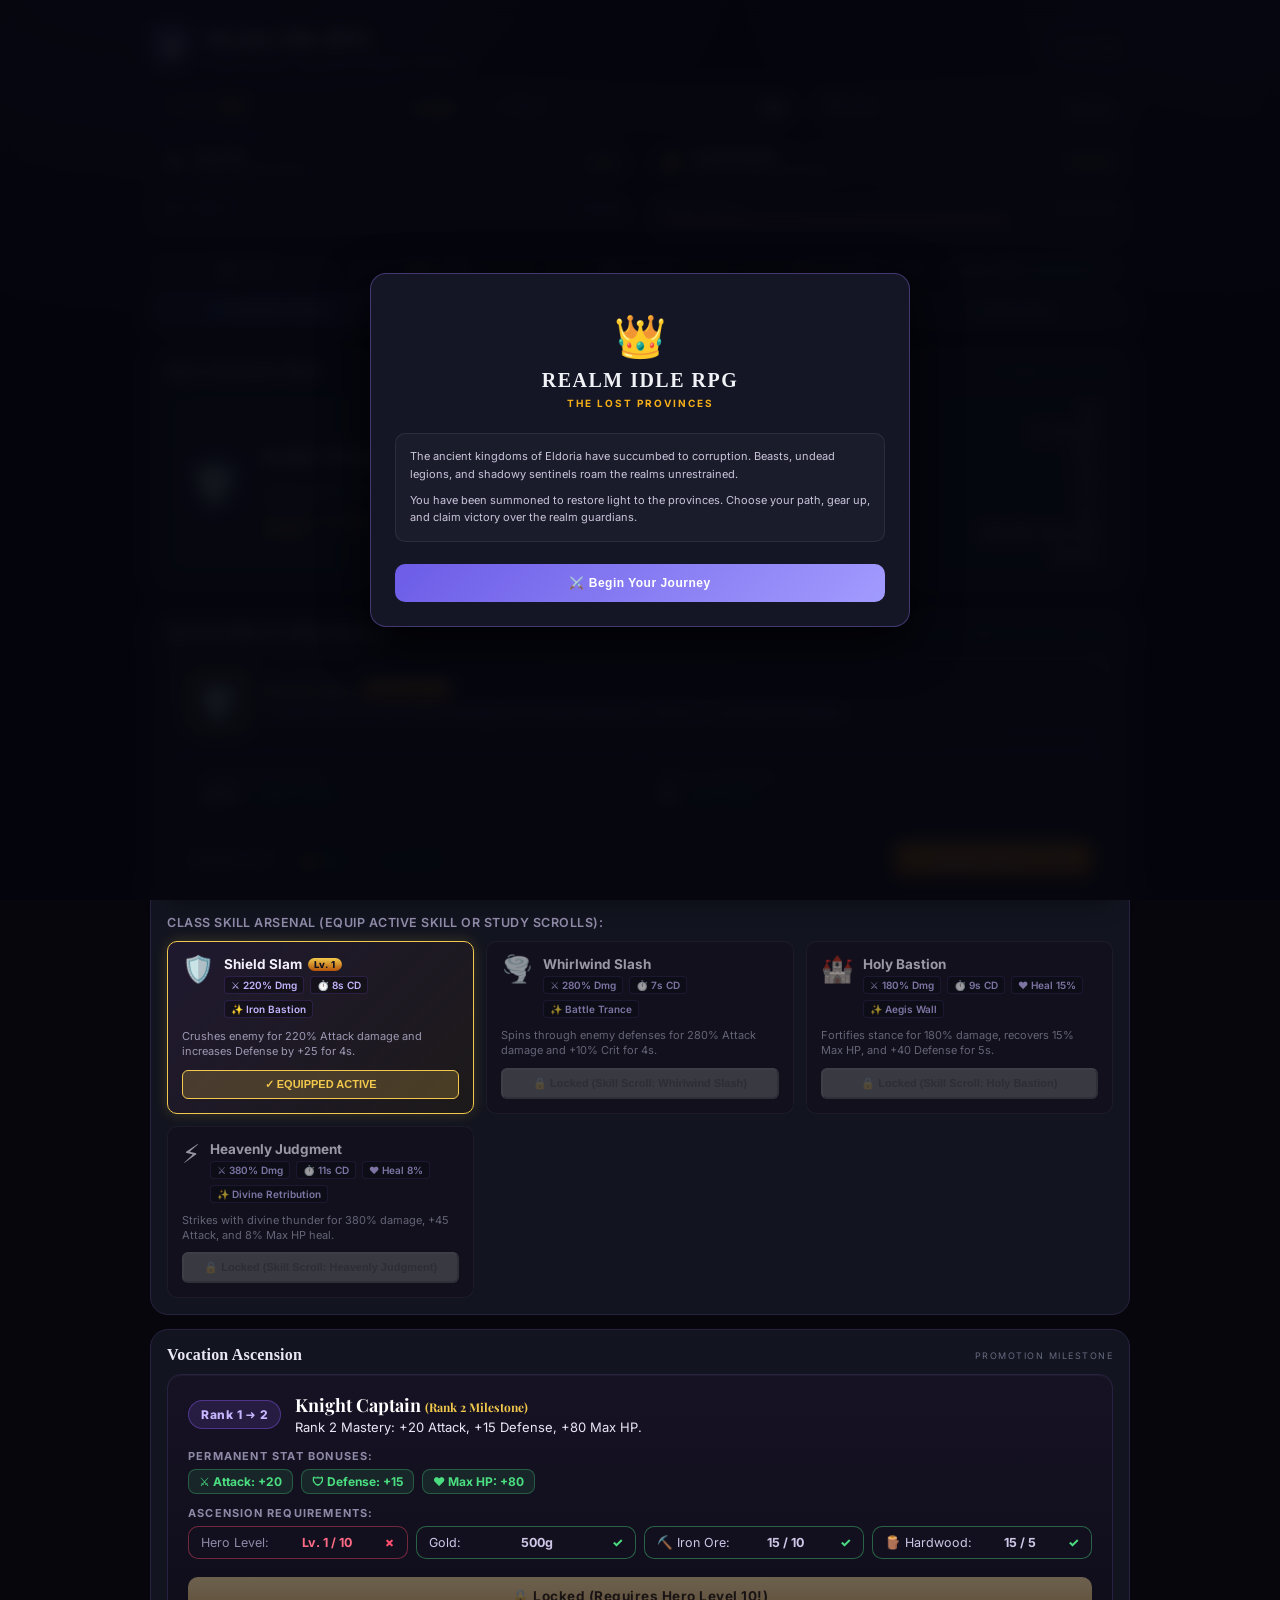
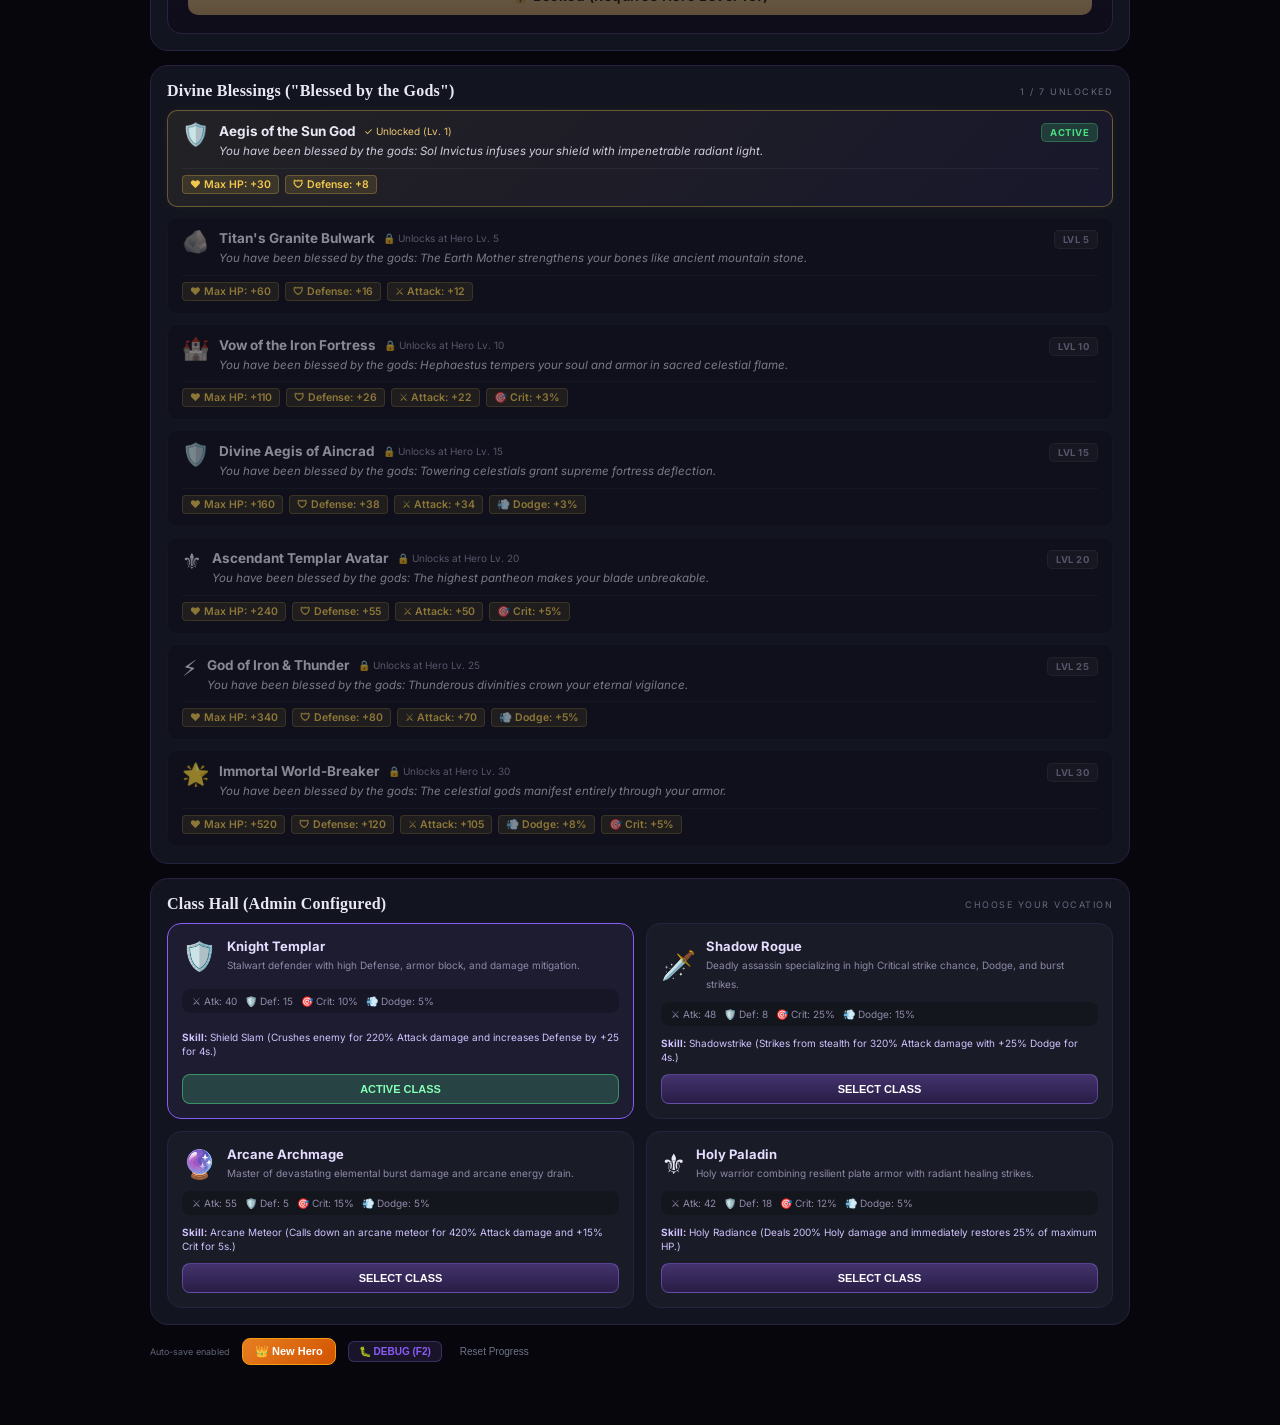
==== commit 87504b1f: "Fix debug Menu Heal player issue" ====
--- a/index.html
+++ b/index.html
@@ -1072,6 +1072,16 @@
                 </div>
 
                 <div class="dbg-row">
+                    <span class="dbg-label">CROWN TIME</span>
+                    <div class="dbg-btn-group">
+                        <button id="dbgBtnCrownTime5" title="Set equipped crown to 5 minutes">5m</button>
+                        <button id="dbgBtnCrownTime30" title="Set equipped crown to 30 minutes">30m</button>
+                        <button id="dbgBtnCrownTime60" title="Set equipped crown to 60 minutes">60m</button>
+                        <button id="dbgBtnCrownTimeInf" title="Set equipped crown to Infinite (999 hours)">♾️</button>
+                    </div>
+                </div>
+
+                <div class="dbg-row">
                     <button id="dbgBtnSimOffline" class="dbg-btn-action">⏳ Sim 8h Offline</button>
                     <button id="dbgBtnMaxGear" class="dbg-btn-action">🛡️ Max Gear (+10)</button>
                 </div>
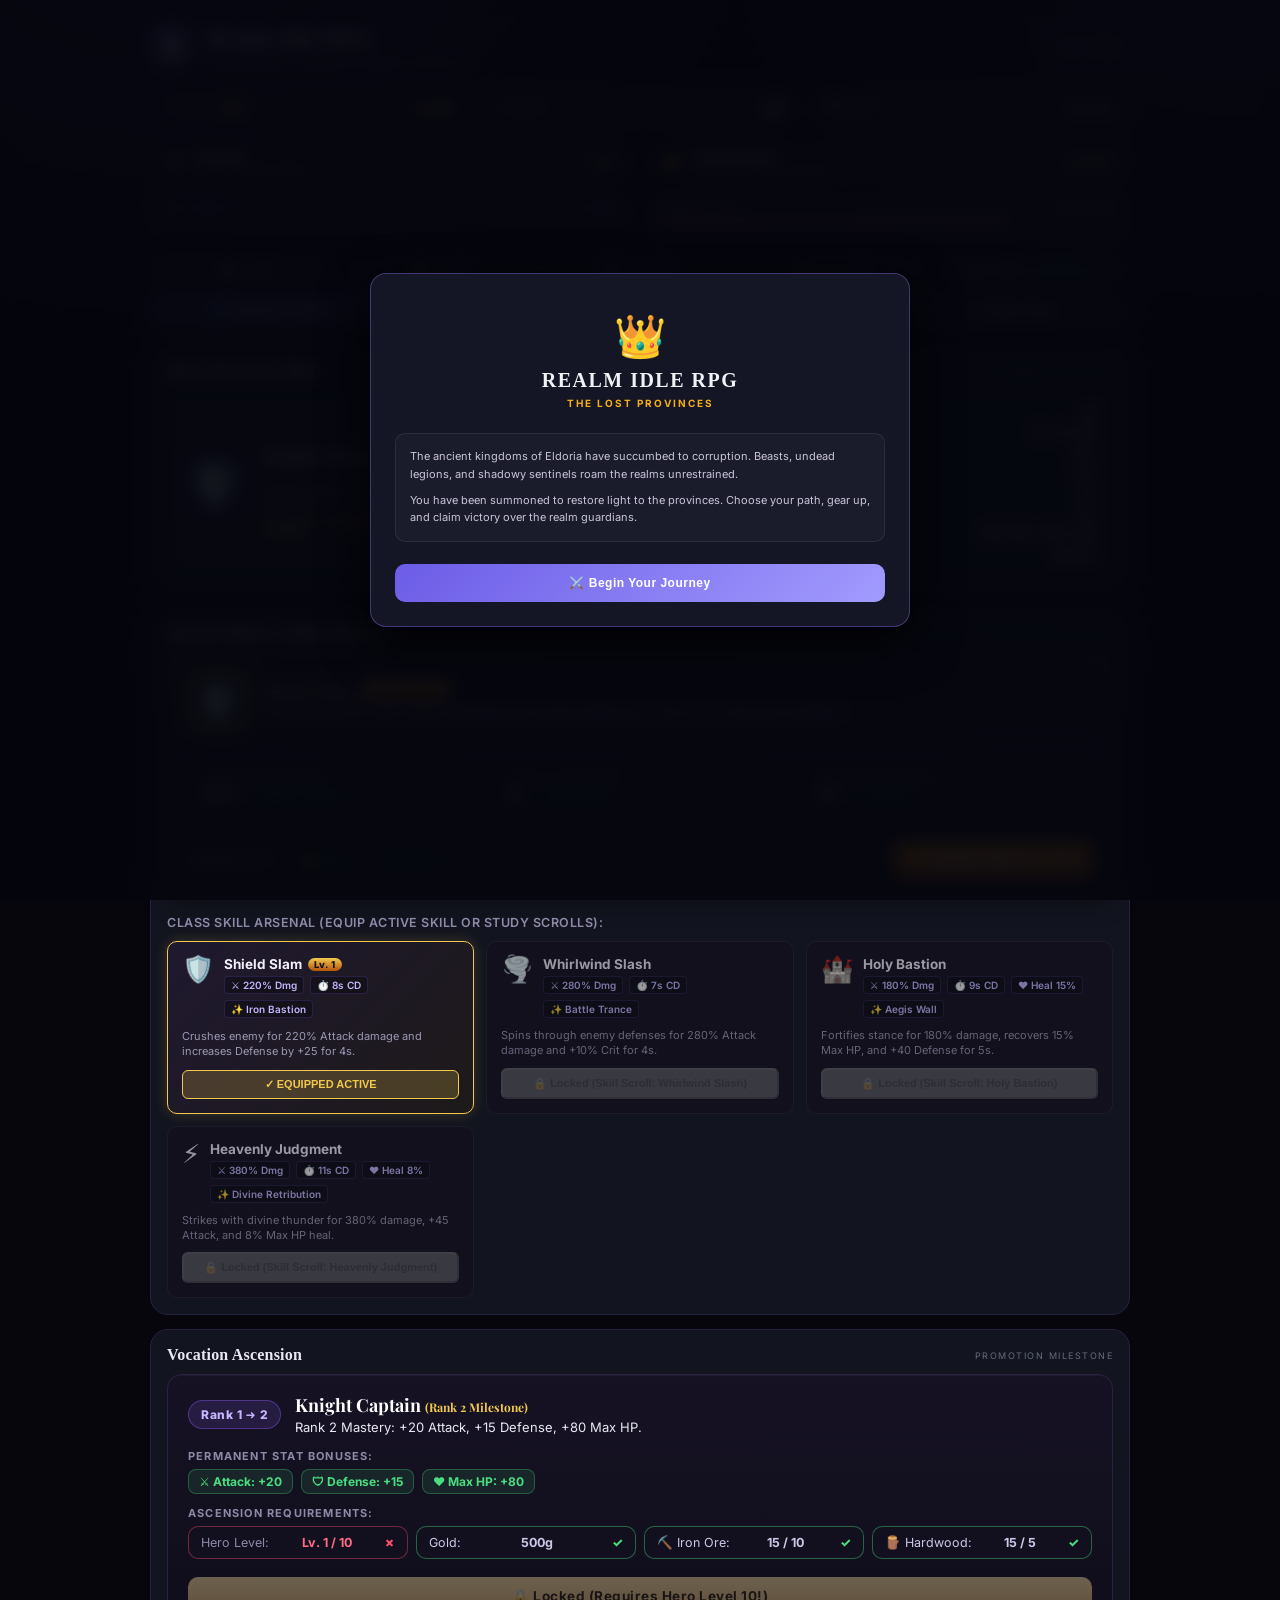
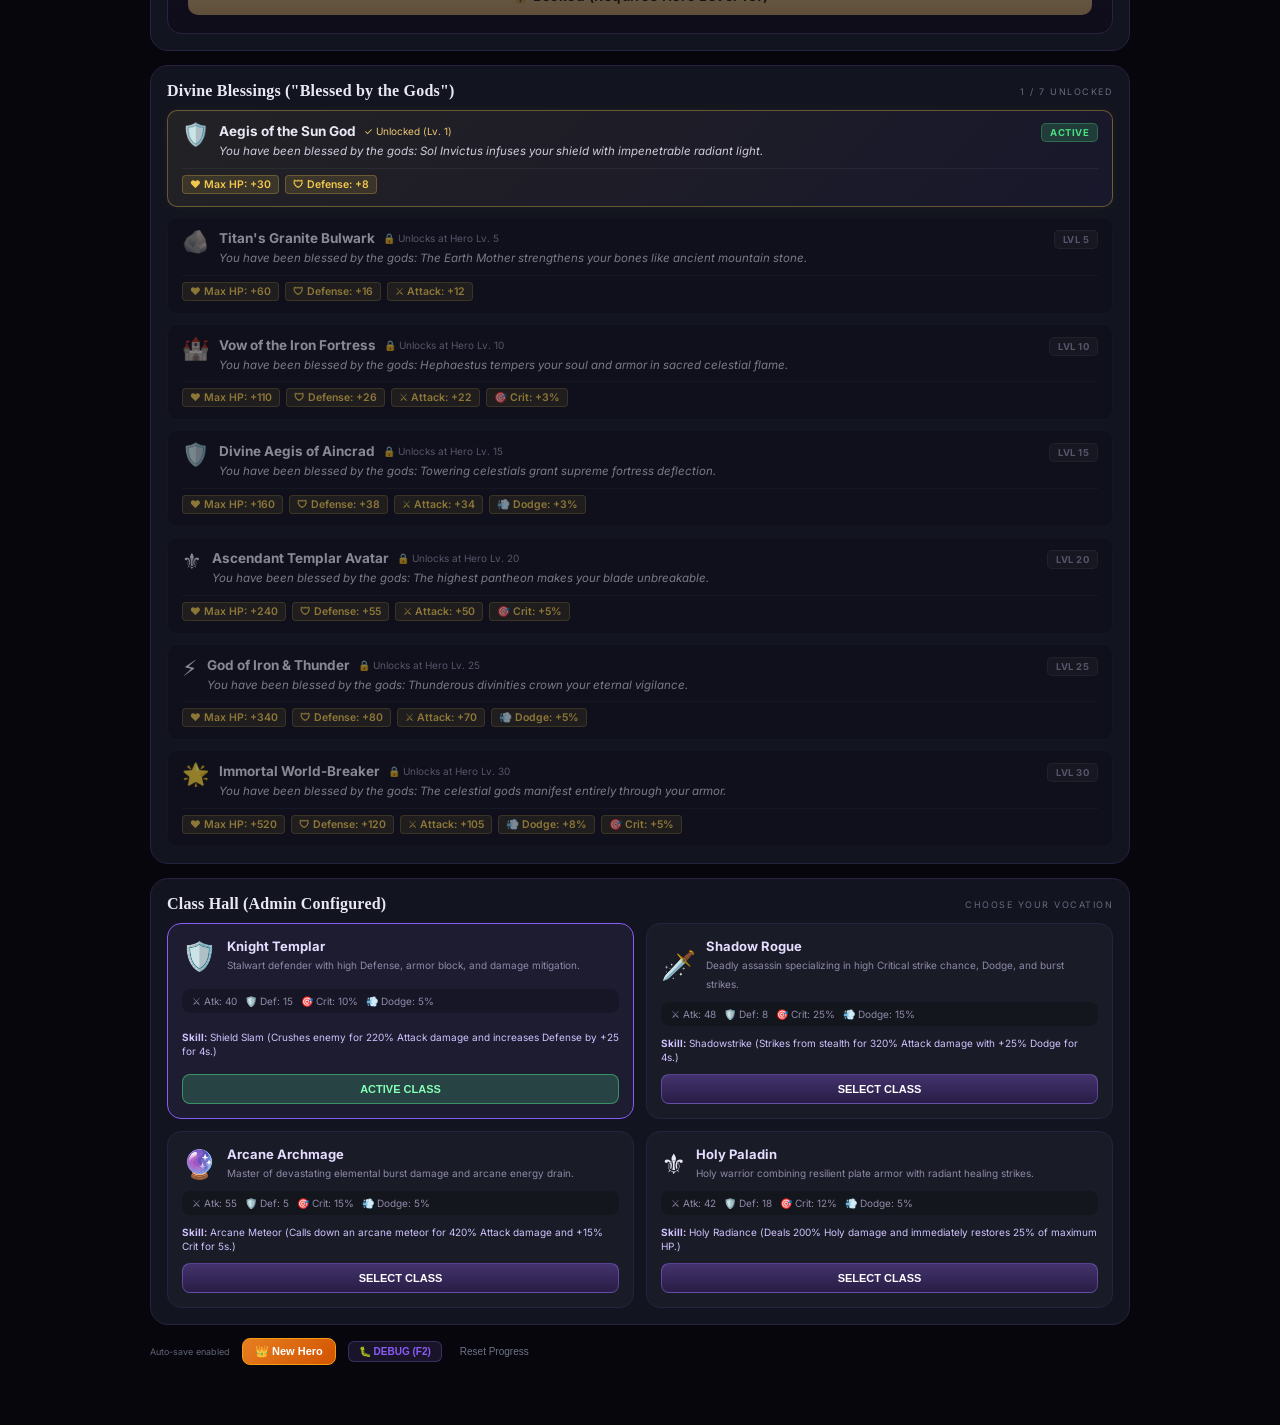
==== commit d6bc6b29: "Fixed UI issues on Admin panel. Fixed Battle Status Log & Enemy Health Bar Overlap" ====
--- a/index.html
+++ b/index.html
@@ -43,7 +43,7 @@
         <section class="resources">
 
             <div class="resource gold" id="resourceGoldCard" title="Adventurer's Guild Stipend: Active adventurers receive continuous guild support">
-                <span>✦ Gold <small class="guild-income-pill" id="guildIncomePill">+3/s</small></span>
+                <span>✦ Gold <small class="guild-income-pill" id="guildIncomePill">+3 per 10 minutes</small></span>
                 <strong id="gold">1,240</strong>
             </div>
 
@@ -191,10 +191,10 @@
 
                     </div>
 
-                </div>
-
-                <div class="battle-status" id="status">
-                    ⚔ Press Strike or enable Autofight to begin
+                    <div class="battle-status" id="status">
+                        ⚔ Press Strike or enable Autofight to begin
+                    </div>
+
                 </div>
 
             </main>
--- a/style.css
+++ b/style.css
@@ -518,7 +518,10 @@
 }
 
 .health-wrapper {
-    margin-top: 15px;
+    margin-top: 14px;
+    display: flex;
+    flex-direction: column;
+    align-items: center;
 }
 
 .health-bar {
@@ -552,22 +555,32 @@
 }
 
 .health-text {
-    margin-top: 6px;
-
-    color: var(--muted);
-
-    font-size: 10px;
+    margin-top: 5px;
+    color: #a4a9c6;
+    font-size: 11px;
+    font-weight: 600;
+    letter-spacing: 0.5px;
+    line-height: 1.2;
 }
 
 .battle-status {
-    position: absolute;
-
-    bottom: 15px;
-    left: 17px;
-
-    color: #70758b;
-
-    font-size: 10px;
+    position: relative;
+    margin-top: 9px;
+    color: #8f94ad;
+    font-size: 10.5px;
+    font-weight: 500;
+    line-height: 1.3;
+    text-align: center;
+    background: rgba(12, 14, 23, 0.65);
+    padding: 3px 12px;
+    border-radius: 12px;
+    border: 1px solid rgba(255, 255, 255, 0.08);
+    display: inline-block;
+    max-width: 90%;
+    white-space: nowrap;
+    overflow: hidden;
+    text-overflow: ellipsis;
+    box-shadow: 0 2px 8px rgba(0, 0, 0, 0.25);
 }
 
 
@@ -1619,8 +1632,8 @@
     }
 
     .arena {
-        min-height: 220px;
-        padding: 12px;
+        min-height: 260px;
+        padding: 16px 12px;
     }
 
     .enemy {
@@ -5607,8 +5620,8 @@
     }
 
     .arena {
-        min-height: 210px;
-        padding: 10px;
+        min-height: 245px;
+        padding: 14px 10px;
     }
 
     .enemy {
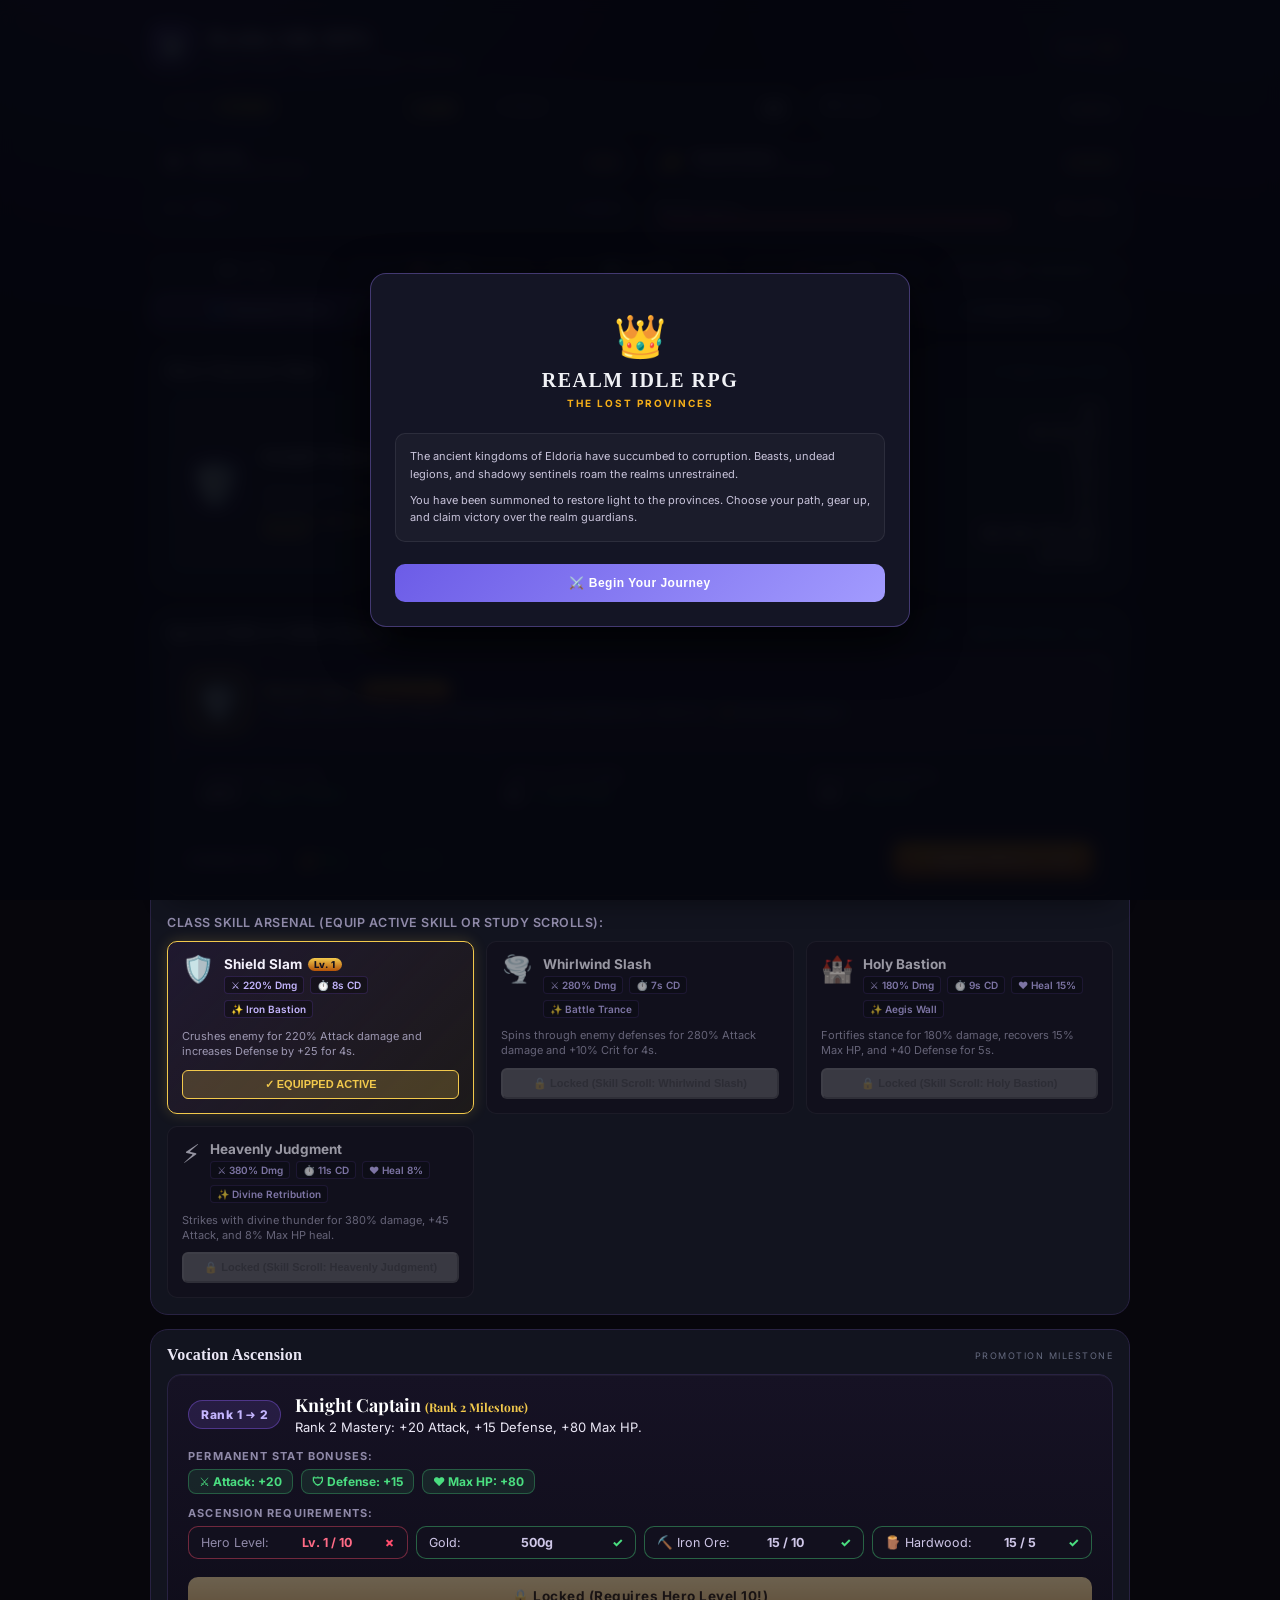
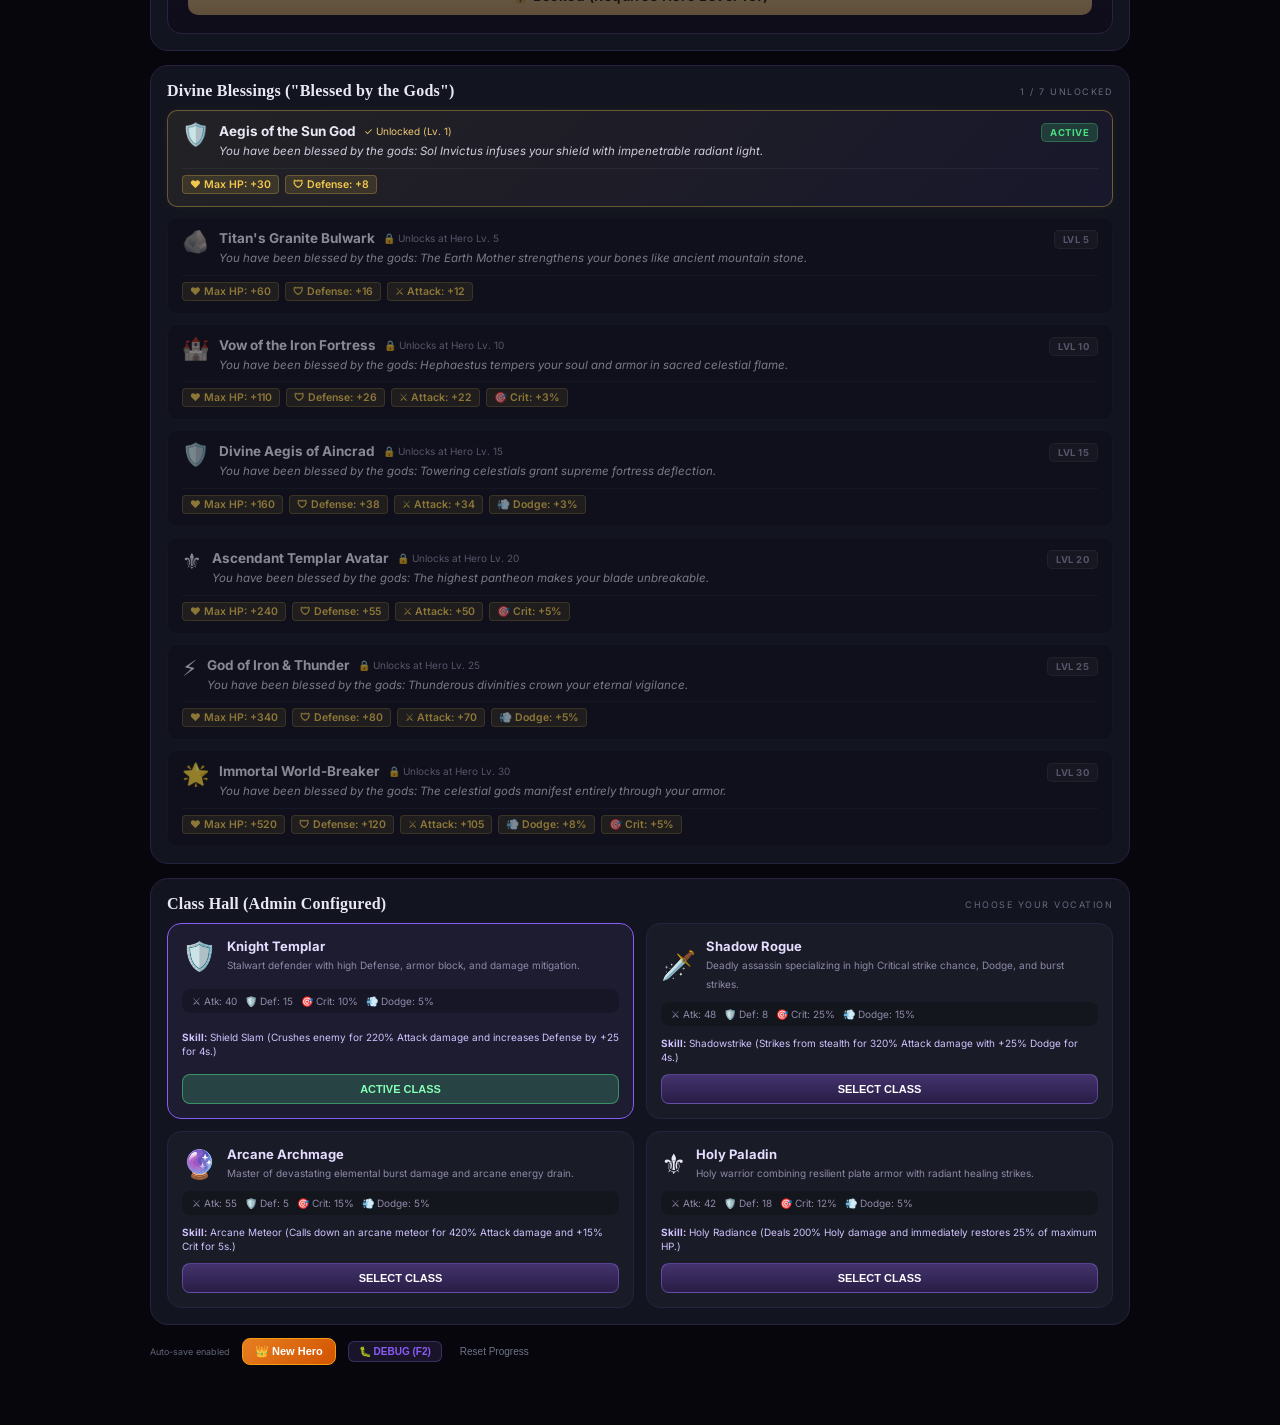
==== commit 30648d4c: "Fix Ui issue on header ," ====
--- a/index.html
+++ b/index.html
@@ -43,7 +43,7 @@
         <section class="resources">
 
             <div class="resource gold" id="resourceGoldCard" title="Adventurer's Guild Stipend: Active adventurers receive continuous guild support">
-                <span>✦ Gold <small class="guild-income-pill" id="guildIncomePill">+3 per 10 minutes</small></span>
+                <span>✦ Gold <small class="guild-income-pill" id="guildIncomePill">+1 / 10 min</small></span>
                 <strong id="gold">1,240</strong>
             </div>
 
@@ -505,7 +505,7 @@
                         </div>
                         <div class="stat-line"><span>Maximum Health (HP):</span> <strong id="charStatHp">100</strong>
                         </div>
-                        <div class="stat-line"><span>Passive Income:</span> <strong id="charStatGps">3g / sec</strong>
+                        <div class="stat-line"><span>Passive Income:</span> <strong id="charStatGps">1g / 10 min</strong>
                         </div>
                     </div>
                 </div>
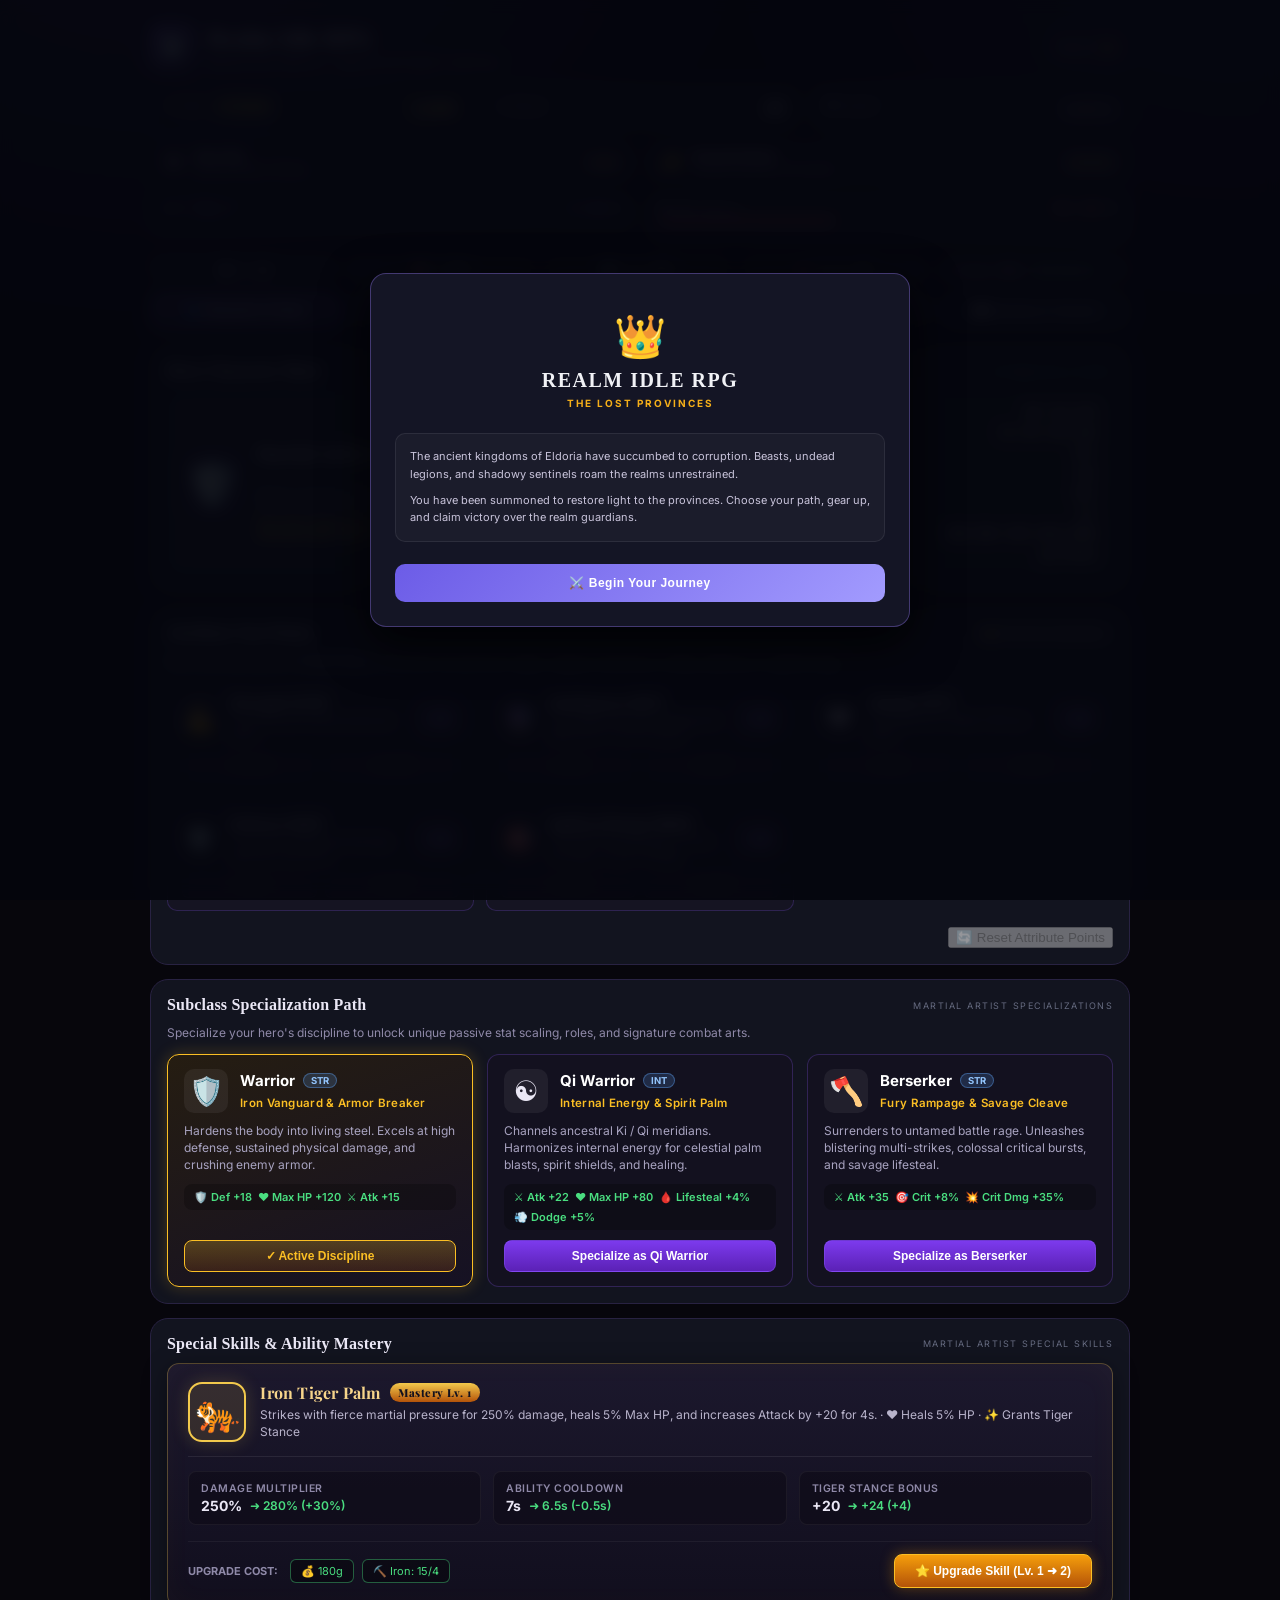
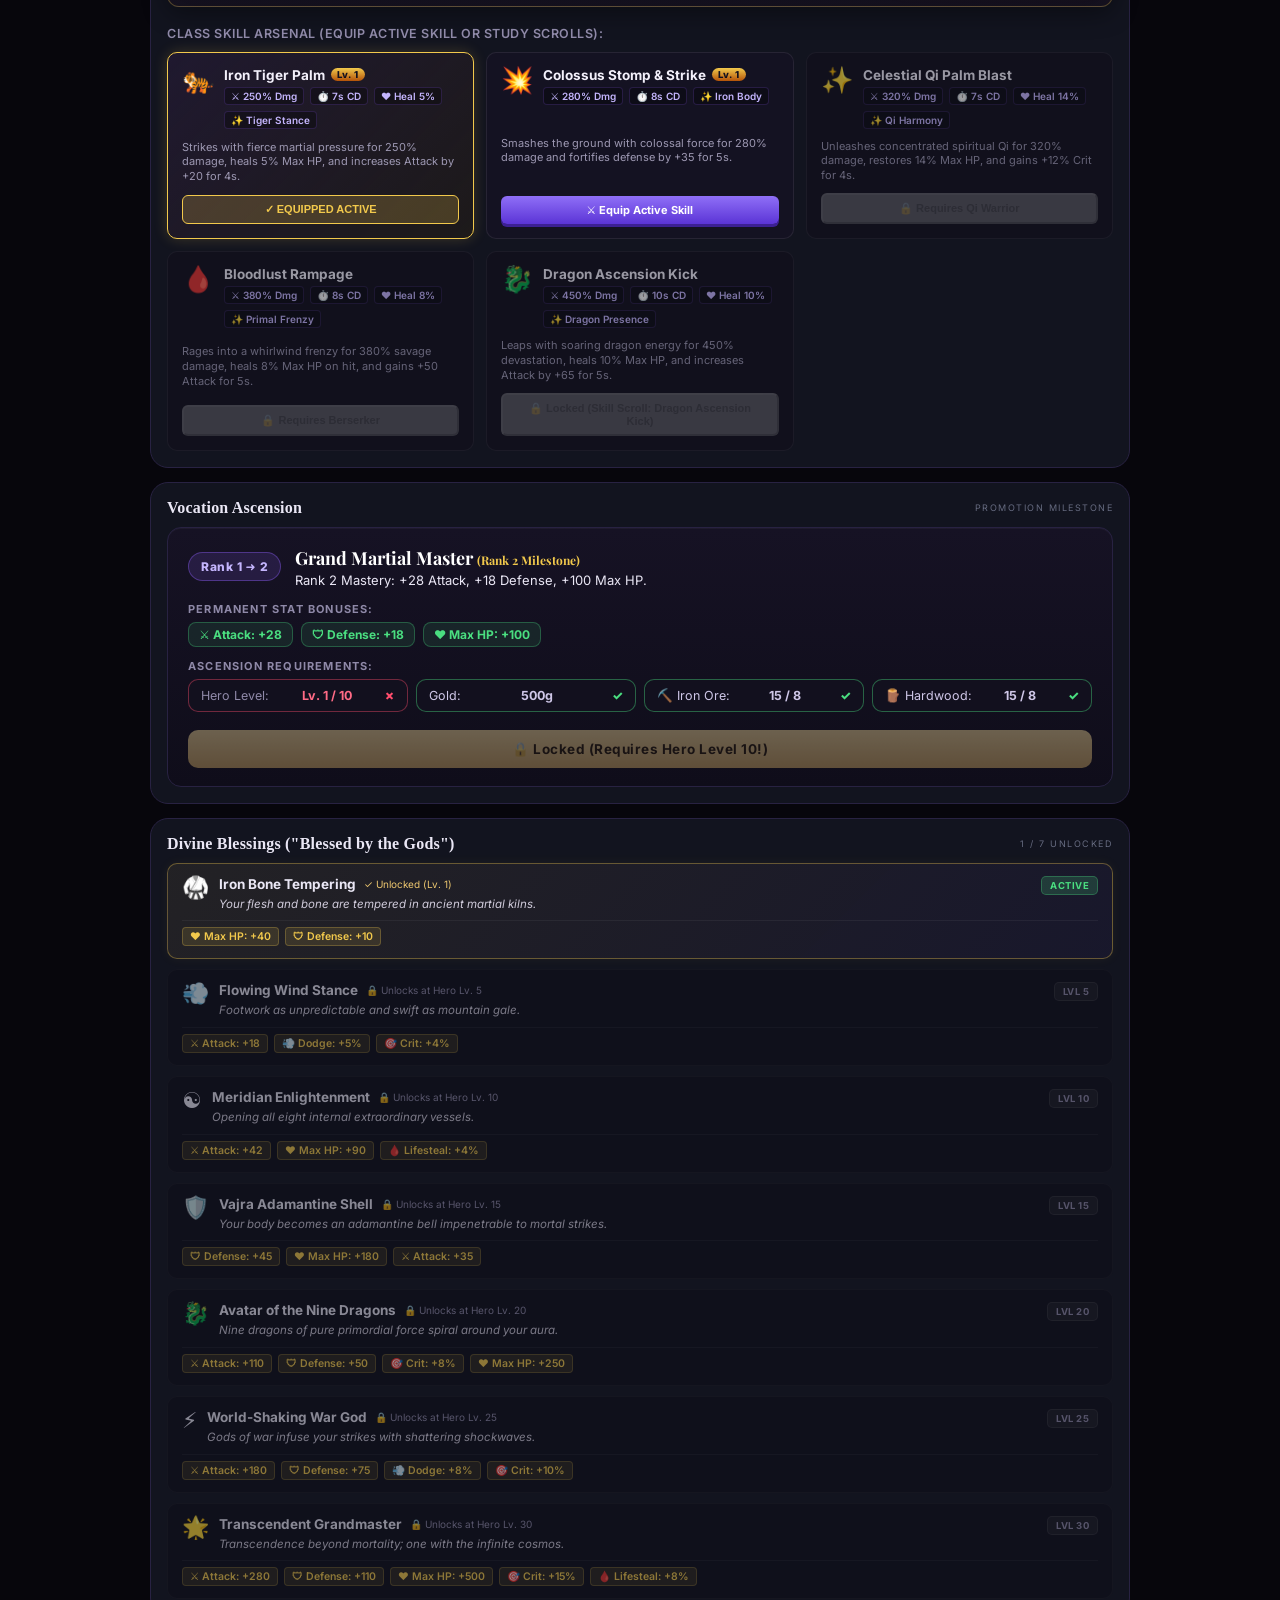
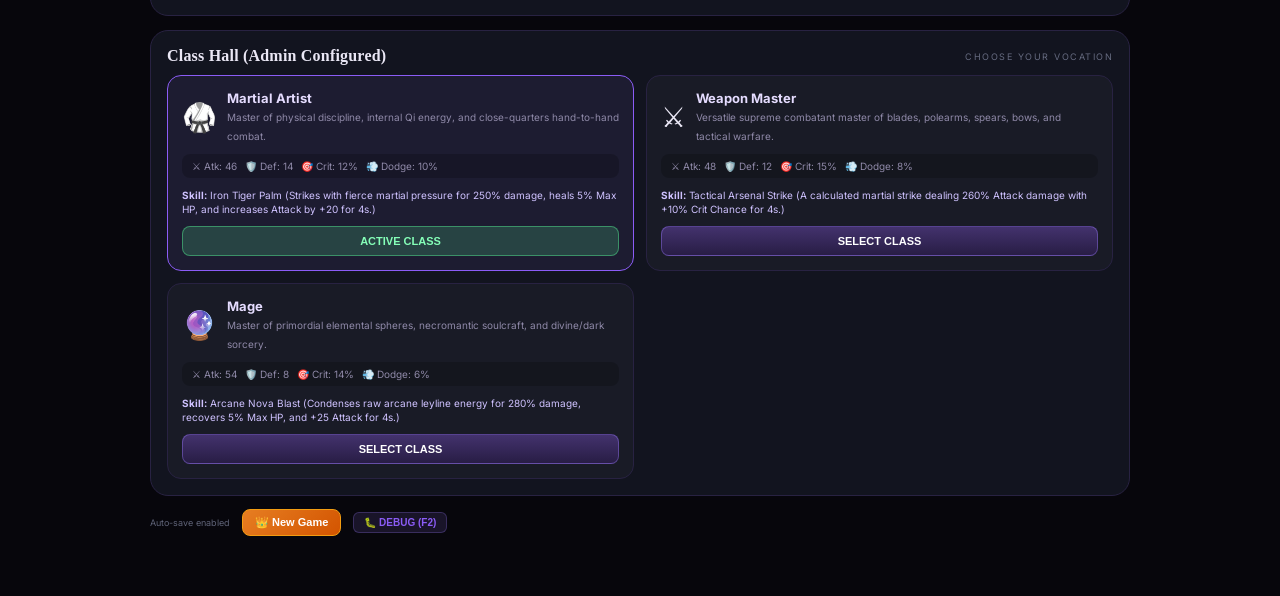
==== commit e9ef95af: "feat: add monster journal, item history, and farm system Add a Journal option to the Kingdom Domain " ====
--- a/index.html
+++ b/index.html
@@ -122,6 +122,7 @@
             <button class="nav-tab-btn" data-tab="arena">⚔️ Arena & Combat</button>
             <button class="nav-tab-btn" data-tab="inventory">🎒 Inventory & Forge</button>
             <button class="nav-tab-btn" data-tab="shop">🛒 Realm Shop</button>
+            <button class="nav-tab-btn" data-tab="journal">📖 Bestiary & Journal</button>
         </nav>
 
         <!-- ==================== TAB PAGE 1: ARENA & COMBAT ==================== -->
@@ -252,6 +253,24 @@
                         <span>Auto-Pot &lt;35% HP</span>
                     </label>
                 </div>
+
+                <div class="hud-food-box" id="hudFoodBox">
+                    <div class="food-belt">
+                        <button class="btn-belt-food" id="btnQuickEatFood" title="Eat equipped food to restore HP and gain buffs">
+                            <span id="quickFoodIcon">🍞</span>
+                            <span id="quickFoodName">Warm Bread</span>
+                            <span class="food-count" id="quickFoodCount">x5</span>
+                        </button>
+                        <button class="btn-swap-food" id="btnSwapFood" title="Cycle / swap equipped food">
+                            🔄
+                        </button>
+                    </div>
+
+                    <label class="hud-toggle">
+                        <input type="checkbox" id="chkAutoFood" checked>
+                        <span>Auto-Eat &lt;60% HP</span>
+                    </label>
+                </div>
             </div>
 
             <!-- ACTIVE BUFFS STRIP -->
@@ -297,8 +316,11 @@
                         <span class="decree-icon">👑</span>
                         <div>
                             <strong>Royal Decree of Sovereign Domain</strong>
-                            <p><em>Having banished the foul beasts from this forest, the High King granted him sovereign land to establish his citadel and command the realm's infrastructure.</em></p>
-                        </div>
+                            <p><em>Having banished the foul beasts from this forest, the High King granted him sovereign land to establish his citadel, harvest crops, and document the realm.</em></p>
+                        </div>
+                        <button class="btn-kingdom-journal" id="btnOpenKingdomJournal" title="View Bestiary of slain monsters and manage Farm harvests">
+                            📖 Realm Bestiary & Granary ➜
+                        </button>
                     </div>
 
                     <div class="kingdom-grid">
@@ -324,14 +346,14 @@
                             </button>
                         </div>
 
-                        <div class="bldg-card">
-                            <div class="bldg-icon">⚒️</div>
+                        <div class="bldg-card bldg-farms-card">
+                            <div class="bldg-icon">🌾</div>
                             <div class="bldg-info">
-                                <strong>Blacksmith (Lv. <span id="bldgLvl_blacksmith">1</span>)</strong>
-                                <small>+5% Attack & Gear Mult</small>
-                            </div>
-                            <button class="bldg-btn" id="btnBldg_blacksmith" data-bldg-upgrade="blacksmith">
-                                UPGRADE <span id="bldgCost_blacksmith">✦ 400</span>
+                                <strong>Royal Farms (Lv. <span id="bldgLvl_farms">1</span>)</strong>
+                                <small id="bldgDesc_farms">Produces 🍞 Bread, +15 Max HP per lv</small>
+                            </div>
+                            <button class="bldg-btn" id="btnBldg_farms" data-bldg-upgrade="farms">
+                                UPGRADE <span id="bldgCost_farms">✦ 350</span>
                             </button>
                         </div>
 
@@ -372,52 +394,21 @@
             <!-- BOTTOM UPGRADE GRID -->
             <section class="bottom-grid">
 
-                <div class="panel">
+                <div class="panel item-loot-panel" id="itemLootPanel">
 
                     <div class="panel-header">
-                        <h2>Ascension</h2>
-                        <span>UPGRADES</span>
-                    </div>
-
-                    <button class="upgrade" id="damageUpgrade">
-
-                        <div class="upgrade-icon">
-                            🗡️
-                        </div>
-
-                        <div class="upgrade-info">
-                            <strong>Runed Blade</strong>
-
-                            <small>
-                                Increase attack power
-                            </small>
-                        </div>
-
-                        <div class="upgrade-cost" id="damageCost">
-                            ✦ 120
-                        </div>
-
-                    </button>
-
-                    <button class="upgrade" id="incomeUpgrade">
-
-                        <div class="upgrade-icon">
-                            💰
-                        </div>
-
-                        <div class="upgrade-info">
-                            <strong>Royal Treasury</strong>
-
-                            <small>
-                                Increase gold generation
-                            </small>
-                        </div>
-
-                        <div class="upgrade-cost" id="incomeCost">
-                            ✦ 250
-                        </div>
-
-                    </button>
+                        <h2>Item Loot Log</h2>
+                        <span id="itemLootCountTag">0 / 300 LOGS</span>
+                    </div>
+
+                    <div class="item-loot-container">
+                        <div class="item-loot-feed" id="itemLootFeed">
+                            <div class="loot-empty-hint">
+                                <span class="loot-empty-icon">🎁</span>
+                                <p>No items looted yet. Slay monsters and delve into dungeons to acquire weapons, armor, materials, and scrolls!</p>
+                            </div>
+                        </div>
+                    </div>
 
                 </div>
 
@@ -482,32 +473,147 @@
 
                 <div class="char-sheet-grid">
                     <div class="char-hero-card">
-                        <div class="char-avatar" id="charSheetIcon">🛡️</div>
+                        <div class="char-avatar" id="charSheetIcon">🥋</div>
                         <div>
-                            <h3 id="charSheetName">Knight Templar</h3>
-                            <p class="char-hero-desc" id="charSheetDesc">Stalwart defender with high Defense.</p>
-                            <span class="char-hero-perk" id="charSheetPerks">+50% bonus from Shields and Armor.</span>
+                            <div class="char-hero-title-row">
+                                <h3 id="charSheetName">Martial Artist</h3>
+                                <span class="char-subclass-badge" id="charSheetSubclassBadge">Warrior</span>
+                            </div>
+                            <p class="char-hero-desc" id="charSheetDesc">Master of physical discipline, internal Qi energy, and close-quarters combat.</p>
+                            <span class="char-hero-perk" id="charSheetPerks">+20% bonus from unarmed wraps, cestus, and robes.</span>
                         </div>
                     </div>
 
                     <div class="char-stats-list">
-                        <div class="stat-line"><span>Total Attack Power:</span> <strong id="charStatAttack">42</strong>
+                        <div class="stat-line"><span>Total Attack Power:</span> <strong id="charStatAttack">46</strong>
                         </div>
                         <div class="stat-line"><span>Total Armor Defense:</span> <strong
-                                id="charStatDefense">15</strong></div>
+                                id="charStatDefense">14</strong></div>
                         <div class="stat-line"><span>Critical Strike Chance:</span> <strong
-                                id="charStatCrit">10%</strong></div>
+                                id="charStatCrit">12%</strong></div>
                         <div class="stat-line"><span>Critical Multiplier:</span> <strong
-                                id="charStatCritDmg">1.5x</strong></div>
-                        <div class="stat-line"><span>Dodge Probability:</span> <strong id="charStatDodge">5%</strong>
-                        </div>
-                        <div class="stat-line"><span>Lifesteal Leech:</span> <strong id="charStatLifesteal">0%</strong>
+                                id="charStatCritDmg">1.6x</strong></div>
+                        <div class="stat-line"><span>Dodge Probability:</span> <strong id="charStatDodge">10%</strong>
+                        </div>
+                        <div class="stat-line"><span>Lifesteal Leech:</span> <strong id="charStatLifesteal">2%</strong>
                         </div>
                         <div class="stat-line"><span>Maximum Health (HP):</span> <strong id="charStatHp">100</strong>
                         </div>
                         <div class="stat-line"><span>Passive Income:</span> <strong id="charStatGps">1g / 10 min</strong>
                         </div>
                     </div>
+                </div>
+            </section>
+
+            <!-- ATTRIBUTE STAT ALLOCATION (STR, INT, VIT, DEF, RNG) -->
+            <section class="panel" id="statAllocationPanel" style="margin-top: 14px;">
+                <div class="panel-header">
+                    <h2>Attribute Stat Points</h2>
+                    <span id="unspentStatBadge" class="unspent-stat-badge">⭐ 0 Points Available</span>
+                </div>
+                <div class="stat-allocation-container">
+                    <p class="stat-allocation-hint">
+                        Each level up awards <strong>+5 Stat Points</strong> to allocate into physical might, magical resonance, vitality, defense, or agility/range.
+                    </p>
+                    <div class="stat-allocation-grid" id="statAllocationGrid">
+                        <!-- STR -->
+                        <div class="stat-alloc-card" data-stat="str">
+                            <div class="stat-alloc-top">
+                                <span class="stat-alloc-icon">💪</span>
+                                <div class="stat-alloc-info">
+                                    <h4>Strength (STR)</h4>
+                                    <small>+3.5 Physical Attack power per point</small>
+                                </div>
+                                <div class="stat-alloc-val"><span id="allocVal_str">+0</span></div>
+                            </div>
+                            <div class="stat-alloc-actions">
+                                <button type="button" class="btn btn-sm btn-stat-alloc" data-action="alloc" data-stat="str" data-count="1">+1 STR</button>
+                                <button type="button" class="btn btn-sm btn-stat-alloc" data-action="alloc" data-stat="str" data-count="5">+5 STR</button>
+                            </div>
+                        </div>
+
+                        <!-- INT -->
+                        <div class="stat-alloc-card" data-stat="int">
+                            <div class="stat-alloc-top">
+                                <span class="stat-alloc-icon">🔮</span>
+                                <div class="stat-alloc-info">
+                                    <h4>Intelligence (INT)</h4>
+                                    <small>+3.5 Magic/Qi Attack (Mage & Qi Warrior) or +1.0 for others</small>
+                                </div>
+                                <div class="stat-alloc-val"><span id="allocVal_int">+0</span></div>
+                            </div>
+                            <div class="stat-alloc-actions">
+                                <button type="button" class="btn btn-sm btn-stat-alloc" data-action="alloc" data-stat="int" data-count="1">+1 INT</button>
+                                <button type="button" class="btn btn-sm btn-stat-alloc" data-action="alloc" data-stat="int" data-count="5">+5 INT</button>
+                            </div>
+                        </div>
+
+                        <!-- VIT -->
+                        <div class="stat-alloc-card" data-stat="vit">
+                            <div class="stat-alloc-top">
+                                <span class="stat-alloc-icon">❤️</span>
+                                <div class="stat-alloc-info">
+                                    <h4>Vitality (VIT)</h4>
+                                    <small>+25 Maximum Health (HP) per point</small>
+                                </div>
+                                <div class="stat-alloc-val"><span id="allocVal_vit">+0</span></div>
+                            </div>
+                            <div class="stat-alloc-actions">
+                                <button type="button" class="btn btn-sm btn-stat-alloc" data-action="alloc" data-stat="vit" data-count="1">+1 VIT</button>
+                                <button type="button" class="btn btn-sm btn-stat-alloc" data-action="alloc" data-stat="vit" data-count="5">+5 VIT</button>
+                            </div>
+                        </div>
+
+                        <!-- DEF -->
+                        <div class="stat-alloc-card" data-stat="def">
+                            <div class="stat-alloc-top">
+                                <span class="stat-alloc-icon">🛡️</span>
+                                <div class="stat-alloc-info">
+                                    <h4>Defense (DEF)</h4>
+                                    <small>+2.5 Armor Defense & damage reduction per point</small>
+                                </div>
+                                <div class="stat-alloc-val"><span id="allocVal_def">+0</span></div>
+                            </div>
+                            <div class="stat-alloc-actions">
+                                <button type="button" class="btn btn-sm btn-stat-alloc" data-action="alloc" data-stat="def" data-count="1">+1 DEF</button>
+                                <button type="button" class="btn btn-sm btn-stat-alloc" data-action="alloc" data-stat="def" data-count="5">+5 DEF</button>
+                            </div>
+                        </div>
+
+                        <!-- RNG -->
+                        <div class="stat-alloc-card" data-stat="rng">
+                            <div class="stat-alloc-top">
+                                <span class="stat-alloc-icon">🎯</span>
+                                <div class="stat-alloc-info">
+                                    <h4>Agility & Range (RNG)</h4>
+                                    <small>+3.0 Atk (Archer/Spear), +0.3% Crit Rate, +0.25% Dodge</small>
+                                </div>
+                                <div class="stat-alloc-val"><span id="allocVal_rng">+0</span></div>
+                            </div>
+                            <div class="stat-alloc-actions">
+                                <button type="button" class="btn btn-sm btn-stat-alloc" data-action="alloc" data-stat="rng" data-count="1">+1 RNG</button>
+                                <button type="button" class="btn btn-sm btn-stat-alloc" data-action="alloc" data-stat="rng" data-count="5">+5 RNG</button>
+                            </div>
+                        </div>
+                    </div>
+
+                    <div class="stat-allocation-footer">
+                        <button type="button" class="btn btn-secondary btn-sm" id="btnResetStats">🔄 Reset Attribute Points</button>
+                    </div>
+                </div>
+            </section>
+
+            <!-- SUBCLASS SPECIALIZATION PATH -->
+            <section class="panel" id="subclassSpecializationPanel" style="margin-top: 14px;">
+                <div class="panel-header">
+                    <h2>Subclass Specialization Path</h2>
+                    <span id="currentSubclassHeaderTag">DISCIPLINE SPECIALIZATION</span>
+                </div>
+                <div class="subclass-selection-container">
+                    <p class="subclass-selection-hint">
+                        Specialize your hero's discipline to unlock unique passive stat scaling, roles, and signature combat arts.
+                    </p>
+                    <div class="subclass-cards-grid" id="subclassCardsGrid"></div>
                 </div>
             </section>
 
@@ -662,22 +768,78 @@
 
         </div>
 
+        <!-- ==================== TAB PAGE 5: BESTIARY & JOURNAL ==================== -->
+        <div class="game-tab-page" id="tab_journal">
+
+            <!-- JOURNAL SUB-NAVIGATION BAR -->
+            <div class="journal-nav-bar">
+                <button class="journal-nav-btn active" data-journal-view="bestiary">
+                    💀 Monster Bestiary (<span id="journalSlainCount">0</span>/<span id="journalTotalMobsCount">0</span> Discovered)
+                </button>
+                <button class="journal-nav-btn" data-journal-view="farms">
+                    🌾 Royal Farms & Granary (<span id="granaryFoodCount">0</span> Food Stocked)
+                </button>
+            </div>
+
+            <!-- VIEW 1: MONSTER BESTIARY -->
+            <section class="panel journal-view-panel" id="journalView_bestiary">
+                <div class="panel-header">
+                    <h2>Monster Bestiary</h2>
+                    <span id="bestiaryProgressBadge">0 / 0 SLAIN</span>
+                </div>
+                <div class="journal-legend">
+                    <em>Monsters are permanently recorded only after you defeat them in battle. Slain monsters reveal their health, attack power, gold/XP rewards, and drop tables.</em>
+                </div>
+                <div class="bestiary-filter-row">
+                    <button class="bestiary-filter-btn active" data-bestiary-filter="all">All Monsters</button>
+                    <button class="bestiary-filter-btn" data-bestiary-filter="discovered">💀 Discovered Only</button>
+                    <button class="bestiary-filter-btn" data-bestiary-filter="boss">👑 Bosses Only</button>
+                </div>
+                <div class="bestiary-grid" id="bestiaryGrid"></div>
+            </section>
+
+            <!-- VIEW 2: ROYAL FARMS & GRANARY -->
+            <section class="panel journal-view-panel" id="journalView_farms" style="display:none;">
+                <div class="panel-header">
+                    <h2>Royal Granary & Harvest</h2>
+                    <span id="farmStatusBadge">🌾 FARMS LV. 1</span>
+                </div>
+                <div class="granary-summary-card">
+                    <div class="granary-summary-icon">🌾</div>
+                    <div class="granary-summary-details">
+                        <div class="granary-title-row">
+                            <h3 id="granaryFarmTitle">Royal Farms & Granary (Lv. 1)</h3>
+                            <span class="granary-nutrition-badge" id="granaryNutritionBadge">+15 Max HP (Nutrition)</span>
+                        </div>
+                        <p id="granaryFarmDesc">Produces nourishing bread over time and scales with Kingdom Domain upgrades. Higher Farm tiers unlock Hearty Pies, Roasted Boar, Dragon Stew, and Ambrosia Feasts.</p>
+                        <div class="granary-harvest-row">
+                            <span class="granary-timer-pill" id="granaryHarvestTimer">Next harvest in: calculating...</span>
+                            <button class="btn-harvest-now" id="btnHarvestFarms">🧺 Harvest Crops Now</button>
+                        </div>
+                    </div>
+                </div>
+
+                <div class="panel-header" style="margin-top: 18px;">
+                    <h2>Food Pantry & Quick Belt</h2>
+                    <span>CLICK 'EQUIP' TO ASSIGN FOOD TO COMBAT HUD BELT</span>
+                </div>
+                <div class="food-grid" id="foodGrid"></div>
+            </section>
+
+        </div>
+
                     <footer>
 
                 <div class="footer-buttons">
                     <span>
                         Auto-save enabled
                     </span>
-                    <button id="btnNewGame" class="btn-new-hero">
-                        👑 New Hero
+                    <button id="btnOpenNewGameModal" class="btn-new-hero" title="Start a fresh adventure or manage save states">
+                        👑 New Game
                     </button>
 
                     <button id="btnDevToggle" class="btn-dev-trigger">
                         🐛 DEBUG (F2)
-                    </button>
-
-                    <button id="reset">
-                        Reset Progress
                     </button>
                 </div>
 
@@ -886,17 +1048,14 @@
                         <button type="button" class="btn-quick-action" id="btnQuickCharSheet">
                             👤 Open Character Sheet
                         </button>
-                        <button type="button" class="btn-quick-action highlight" id="btnQuickNewHero">
-                            👑 Start New Hero (Onboarding)
+                        <button type="button" class="btn-quick-action highlight" id="btnQuickNewGame">
+                            👑 New Game & Save Rebirth
                         </button>
                         <button type="button" class="btn-quick-action" id="btnQuickDebug">
                             🐛 Quick Debug Cheats (F2)
                         </button>
                         <button type="button" class="btn-quick-action" id="btnQuickAdmin">
                             🛠️ Open Game Manager Panel
-                        </button>
-                        <button type="button" class="btn-quick-action danger" id="btnQuickWipe">
-                            🧹 Wipe Save & Restart Adventure
                         </button>
                     </div>
                 </div>
@@ -1102,8 +1261,8 @@
                     </div>
                 </div>
 
-                <button id="dbgBtnWipeRestart" class="dbg-btn-action" style="background: linear-gradient(135deg, #d63031, #b71540); color: white; font-weight: bold; width: 100%; margin-bottom: 8px;">
-                    🧹 Wipe Save & Start Whole New Adventure
+                <button id="dbgBtnWipeRestart" class="dbg-btn-action" style="background: linear-gradient(135deg, #e67e22, #d35400); color: white; font-weight: bold; width: 100%; margin-bottom: 8px;">
+                    👑 New Game & Reset Hub
                 </button>
 
                 <button id="dbgBtnOpenManager" class="dbg-btn-manager">
@@ -1112,6 +1271,99 @@
 
             </div>
 
+        </div>
+
+        <!-- ==================== NEW GAME & REBIRTH MODAL ==================== -->
+        <div class="newgame-modal" id="newGameModal">
+            <div class="newgame-card">
+                <div class="newgame-header">
+                    <div class="newgame-header-titles">
+                        <span class="newgame-emblem">👑</span>
+                        <div>
+                            <h2>NEW GAME & REALM REBIRTH</h2>
+                            <small>BEGIN A NEW ADVENTURE OR RESET YOUR JOURNEY</small>
+                        </div>
+                    </div>
+                    <button type="button" class="btn-newgame-close" id="btnNewGameClose" title="Close Modal">&times;</button>
+                </div>
+
+                <!-- Active Hero Chronicle Summary -->
+                <div class="newgame-current-hero">
+                    <div class="newgame-hero-avatar" id="ngCurrentAvatar">🥋</div>
+                    <div class="newgame-hero-details">
+                        <div class="ng-title-row">
+                            <strong id="ngCurrentName">Roland</strong>
+                            <span class="ng-badge" id="ngCurrentClassBadge">Martial Artist (Warrior)</span>
+                        </div>
+                        <div class="ng-stats-row">
+                            <span>Level <strong id="ngCurrentLevel">1</strong></span>
+                            <span>Gold: <strong id="ngCurrentGold">100g</strong></span>
+                            <span id="ngCurrentRealm">📍 Realm I: Moonlit Vale</span>
+                        </div>
+                    </div>
+                </div>
+
+                <!-- Two Distinct New Game Modes -->
+                <div class="newgame-options-grid">
+                    <!-- Option 1: Fresh Hero Adventure (New Game) -->
+                    <div class="newgame-option-card option-new-hero">
+                        <div class="ng-option-header">
+                            <span class="ng-option-icon">⚔️</span>
+                            <div>
+                                <span class="ng-option-tag tag-hero">RECOMMENDED</span>
+                                <h4>New Hero Adventure</h4>
+                            </div>
+                        </div>
+                        <p class="ng-option-desc">
+                            Restart the realm adventure with a brand new character. Resets your level, gold, gear, and maps back to Realm I, and opens the <strong>Character Creation Sanctuary</strong> to select your hero name, gender, class (Martial Artist, Weapon Master, or Mage), and initial subclass.
+                        </p>
+                        <div class="ng-option-impact">
+                            <span class="impact-item reset">🔄 Level, Gold & Gear reset to starter loadout</span>
+                            <span class="impact-item keep">🎨 New Hero customization & class selection</span>
+                        </div>
+                        <button type="button" class="btn btn-gold btn-block" id="btnConfirmNewHero">
+                            ⭐ Begin New Hero Adventure
+                        </button>
+                    </div>
+
+                    <!-- Option 2: Full Factory Wipe -->
+                    <div class="newgame-option-card option-factory-wipe">
+                        <div class="ng-option-header">
+                            <span class="ng-option-icon">🧹</span>
+                            <div>
+                                <span class="ng-option-tag tag-wipe">DANGER ZONE</span>
+                                <h4>Full Factory Storage Reset</h4>
+                            </div>
+                        </div>
+                        <p class="ng-option-desc">
+                            Permanently obliterate all local storage, custom data, save slots, and settings from this browser. Restores the application to pristine factory defaults and reloads the page.
+                        </p>
+                        <div class="ng-option-impact">
+                            <span class="impact-item danger">⚠️ Permanently wipes all browser storage</span>
+                            <span class="impact-item warning">🔄 Clean browser reload to factory state</span>
+                        </div>
+                        <button type="button" class="btn btn-danger btn-block" id="btnConfirmWipeData">
+                            🗑️ Wipe All Data & Factory Restart
+                        </button>
+                    </div>
+                </div>
+
+                <!-- Save Safeguard / Backup Bar -->
+                <div class="newgame-backup-bar">
+                    <div class="backup-bar-info">
+                        <span>💾 <strong>Save Safeguard:</strong> Back up your active character before restarting?</span>
+                    </div>
+                    <div class="backup-bar-actions">
+                        <button type="button" class="btn-sm-backup" id="btnBackupExportSave">
+                            📥 Download Save (.json)
+                        </button>
+                        <button type="button" class="btn-sm-backup" id="btnBackupImportSave">
+                            📤 Restore from File
+                        </button>
+                        <input type="file" id="fileInputSaveImport" accept=".json" style="display: none;">
+                    </div>
+                </div>
+            </div>
         </div>
 
         <!-- DATA MODULES -->
--- a/style.css
+++ b/style.css
@@ -6106,3 +6106,1561 @@
     }
 }
 
+/* =========================================================
+   STAT ATTRIBUTE ALLOCATION & SUBCLASS SYSTEM STYLES
+========================================================= */
+
+.char-hero-title-row {
+    display: flex;
+    align-items: center;
+    gap: 10px;
+    flex-wrap: wrap;
+}
+
+.char-subclass-badge {
+    display: inline-flex;
+    align-items: center;
+    padding: 2px 10px;
+    border-radius: 12px;
+    background: linear-gradient(135deg, rgba(251, 191, 36, 0.2), rgba(217, 119, 6, 0.15));
+    border: 1px solid rgba(251, 191, 36, 0.45);
+    color: #fbbf24;
+    font-size: 11px;
+    font-weight: 700;
+    letter-spacing: 0.5px;
+    text-transform: uppercase;
+}
+
+.unspent-stat-badge {
+    display: inline-flex;
+    align-items: center;
+    padding: 3px 10px;
+    border-radius: 14px;
+    background: linear-gradient(135deg, #7c3aed, #4f46e5);
+    color: #fff;
+    font-size: 11px;
+    font-weight: 700;
+    letter-spacing: 0.5px;
+    box-shadow: 0 0 10px rgba(124, 58, 237, 0.4);
+    animation: pulse-glow 2.5s infinite;
+}
+
+.unspent-stat-badge.zero {
+    background: rgba(255, 255, 255, 0.08);
+    color: #a1a1aa;
+    box-shadow: none;
+    animation: none;
+}
+
+@keyframes pulse-glow {
+    0%, 100% { box-shadow: 0 0 6px rgba(124, 58, 237, 0.3); }
+    50% { box-shadow: 0 0 14px rgba(124, 58, 237, 0.65); }
+}
+
+.stat-allocation-container {
+    display: flex;
+    flex-direction: column;
+    gap: 12px;
+}
+
+.stat-allocation-hint {
+    margin: 0;
+    font-size: 12px;
+    color: var(--muted);
+    line-height: 1.5;
+}
+
+.stat-allocation-grid {
+    display: grid;
+    grid-template-columns: repeat(auto-fit, minmax(280px, 1fr));
+    gap: 12px;
+}
+
+.stat-alloc-card {
+    background: rgba(24, 20, 38, 0.65);
+    border: 1px solid rgba(139, 92, 246, 0.22);
+    border-radius: 10px;
+    padding: 12px 14px;
+    display: flex;
+    flex-direction: column;
+    gap: 10px;
+    transition: transform 0.15s, border-color 0.15s, box-shadow 0.15s;
+}
+
+.stat-alloc-card:hover {
+    border-color: rgba(167, 139, 250, 0.45);
+    background: rgba(30, 25, 48, 0.8);
+    transform: translateY(-1px);
+}
+
+.stat-alloc-top {
+    display: flex;
+    align-items: center;
+    gap: 12px;
+}
+
+.stat-alloc-icon {
+    font-size: 24px;
+    width: 36px;
+    height: 36px;
+    display: flex;
+    align-items: center;
+    justify-content: center;
+    background: rgba(255, 255, 255, 0.05);
+    border-radius: 8px;
+    flex-shrink: 0;
+}
+
+.stat-alloc-info {
+    flex: 1;
+    min-width: 0;
+}
+
+.stat-alloc-info h4 {
+    margin: 0 0 2px 0;
+    font-size: 13.5px;
+    font-weight: 700;
+    color: #f3f0fa;
+}
+
+.stat-alloc-info small {
+    display: block;
+    font-size: 11px;
+    color: #9d96b8;
+    line-height: 1.3;
+}
+
+.stat-alloc-val {
+    font-size: 15px;
+    font-weight: 800;
+    color: #a78bfa;
+    background: rgba(139, 92, 246, 0.15);
+    padding: 4px 10px;
+    border-radius: 8px;
+    border: 1px solid rgba(139, 92, 246, 0.3);
+    white-space: nowrap;
+}
+
+.stat-alloc-actions {
+    display: flex;
+    gap: 8px;
+}
+
+.btn-stat-alloc {
+    flex: 1;
+    padding: 6px 10px;
+    font-size: 11.5px;
+    font-weight: 700;
+    border-radius: 6px;
+    background: linear-gradient(180deg, rgba(124, 58, 237, 0.3), rgba(91, 33, 182, 0.4));
+    border: 1px solid rgba(139, 92, 246, 0.4);
+    color: #ede9fe;
+    cursor: pointer;
+    transition: all 0.15s;
+}
+
+.btn-stat-alloc:hover:not(:disabled) {
+    background: linear-gradient(180deg, rgba(139, 92, 246, 0.5), rgba(109, 40, 217, 0.6));
+    border-color: #a78bfa;
+    color: #fff;
+    transform: translateY(-1px);
+}
+
+.btn-stat-alloc:disabled {
+    opacity: 0.35;
+    cursor: not-allowed;
+    border-color: rgba(255, 255, 255, 0.1);
+    background: rgba(255, 255, 255, 0.05);
+    color: #71717a;
+}
+
+.stat-allocation-footer {
+    display: flex;
+    justify-content: flex-end;
+    margin-top: 4px;
+}
+
+/* Subclass Specialization Path Cards */
+.subclass-selection-container {
+    display: flex;
+    flex-direction: column;
+    gap: 12px;
+}
+
+.subclass-selection-hint {
+    margin: 0;
+    font-size: 12px;
+    color: var(--muted);
+    line-height: 1.5;
+}
+
+.subclass-cards-grid {
+    display: grid;
+    grid-template-columns: repeat(auto-fit, minmax(290px, 1fr));
+    gap: 14px;
+}
+
+.subclass-card {
+    background: rgba(20, 17, 33, 0.75);
+    border: 1px solid rgba(139, 92, 246, 0.25);
+    border-radius: 12px;
+    padding: 14px 16px;
+    display: flex;
+    flex-direction: column;
+    gap: 10px;
+    transition: all 0.2s ease;
+    position: relative;
+    overflow: hidden;
+}
+
+.subclass-card:hover {
+    border-color: rgba(167, 139, 250, 0.5);
+    background: rgba(28, 23, 46, 0.85);
+    transform: translateY(-2px);
+    box-shadow: 0 4px 14px rgba(0, 0, 0, 0.35);
+}
+
+.subclass-card.active-subclass {
+    border-color: #fbbf24;
+    background: linear-gradient(160deg, rgba(42, 31, 14, 0.8), rgba(22, 17, 36, 0.9));
+    box-shadow: 0 0 16px rgba(251, 191, 36, 0.22);
+}
+
+.subclass-card-header {
+    display: flex;
+    align-items: center;
+    gap: 12px;
+}
+
+.subclass-card-icon {
+    font-size: 28px;
+    width: 44px;
+    height: 44px;
+    display: flex;
+    align-items: center;
+    justify-content: center;
+    background: rgba(255, 255, 255, 0.06);
+    border-radius: 10px;
+    flex-shrink: 0;
+}
+
+.subclass-card-title-col {
+    flex: 1;
+    min-width: 0;
+}
+
+.subclass-card-title-col h4 {
+    margin: 0 0 2px 0;
+    font-size: 15px;
+    font-weight: 700;
+    color: #fff;
+    display: flex;
+    align-items: center;
+    gap: 8px;
+}
+
+.subclass-primary-pill {
+    font-size: 9.5px;
+    font-weight: 700;
+    padding: 1px 7px;
+    border-radius: 8px;
+    background: rgba(96, 165, 250, 0.18);
+    border: 1px solid rgba(96, 165, 250, 0.4);
+    color: #93c5fd;
+    text-transform: uppercase;
+}
+
+.subclass-card-role {
+    font-size: 11.5px;
+    font-weight: 600;
+    color: #fbbf24;
+    letter-spacing: 0.3px;
+}
+
+.subclass-card-desc {
+    font-size: 12px;
+    color: #a8a3c0;
+    line-height: 1.4;
+    margin: 0;
+}
+
+.subclass-card-bonuses {
+    display: flex;
+    flex-wrap: wrap;
+    gap: 6px;
+    background: rgba(0, 0, 0, 0.25);
+    padding: 6px 10px;
+    border-radius: 8px;
+}
+
+.subclass-bonus-pill {
+    font-size: 11px;
+    color: #4ade80;
+    font-weight: 600;
+}
+
+.subclass-skill-preview {
+    background: rgba(124, 58, 237, 0.12);
+    border: 1px solid rgba(139, 92, 246, 0.25);
+    border-radius: 8px;
+    padding: 7px 10px;
+    font-size: 11.5px;
+    color: #e9d5ff;
+    line-height: 1.35;
+}
+
+.subclass-skill-preview strong {
+    color: #fbbf24;
+}
+
+.btn-select-subclass {
+    margin-top: auto;
+    width: 100%;
+    padding: 8px 12px;
+    border-radius: 8px;
+    font-size: 12px;
+    font-weight: 700;
+    cursor: pointer;
+    transition: all 0.15s;
+    border: 1px solid rgba(139, 92, 246, 0.4);
+    background: linear-gradient(180deg, #7c3aed, #5b21b6);
+    color: #fff;
+}
+
+.btn-select-subclass:hover:not(:disabled) {
+    background: linear-gradient(180deg, #8b5cf6, #6d28d9);
+    border-color: #a78bfa;
+    box-shadow: 0 0 10px rgba(139, 92, 246, 0.4);
+}
+
+.btn-select-subclass.is-active {
+    background: linear-gradient(180deg, rgba(251, 191, 36, 0.25), rgba(180, 83, 9, 0.2));
+    border-color: #fbbf24;
+    color: #fbbf24;
+    cursor: default;
+}
+
+/* =========================================================
+   NEW GAME & REALM REBIRTH MODAL FEATURE
+========================================================= */
+.newgame-modal {
+    position: fixed;
+    inset: 0;
+    width: 100vw;
+    height: 100dvh;
+    z-index: 99999;
+    background: rgba(6, 7, 16, 0.94);
+    backdrop-filter: blur(10px);
+    -webkit-backdrop-filter: blur(10px);
+    display: none;
+    align-items: center;
+    justify-content: center;
+    padding: 16px;
+    box-sizing: border-box;
+    overflow-y: auto;
+    -webkit-overflow-scrolling: touch;
+}
+
+.newgame-modal.visible {
+    display: flex;
+}
+
+.newgame-card {
+    background: linear-gradient(180deg, #181528 0%, #110e1e 100%);
+    border: 1px solid rgba(167, 139, 250, 0.35);
+    border-radius: 18px;
+    padding: 24px;
+    max-width: 660px;
+    width: 100%;
+    max-height: calc(100dvh - 32px);
+    overflow-y: auto;
+    -webkit-overflow-scrolling: touch;
+    margin: auto;
+    box-sizing: border-box;
+    box-shadow: 0 20px 60px rgba(0, 0, 0, 0.85), 0 0 30px rgba(139, 92, 246, 0.15);
+    display: flex;
+    flex-direction: column;
+    gap: 16px;
+}
+
+.newgame-header {
+    display: flex;
+    align-items: center;
+    justify-content: space-between;
+    border-bottom: 1px solid rgba(255, 255, 255, 0.08);
+    padding-bottom: 12px;
+}
+
+.newgame-header-titles {
+    display: flex;
+    align-items: center;
+    gap: 12px;
+}
+
+.newgame-emblem {
+    font-size: 32px;
+    width: 48px;
+    height: 48px;
+    display: flex;
+    align-items: center;
+    justify-content: center;
+    background: rgba(251, 191, 36, 0.12);
+    border: 1px solid rgba(251, 191, 36, 0.3);
+    border-radius: 12px;
+    box-shadow: 0 0 16px rgba(251, 191, 36, 0.2);
+}
+
+.newgame-header-titles h2 {
+    margin: 0;
+    font-size: 19px;
+    font-weight: 800;
+    letter-spacing: 1px;
+    background: linear-gradient(135deg, #fef08a, #f59e0b, #ec4899);
+    -webkit-background-clip: text;
+    -webkit-text-fill-color: transparent;
+    font-family: inherit;
+}
+
+.newgame-header-titles small {
+    display: block;
+    color: #9d96b8;
+    font-size: 11px;
+    letter-spacing: 0.5px;
+    margin-top: 2px;
+}
+
+.btn-newgame-close {
+    background: transparent;
+    border: none;
+    color: #9d96b8;
+    font-size: 26px;
+    line-height: 1;
+    cursor: pointer;
+    padding: 4px 8px;
+    border-radius: 6px;
+    transition: all 0.15s;
+}
+
+.btn-newgame-close:hover {
+    color: #fff;
+    background: rgba(255, 255, 255, 0.1);
+}
+
+/* Current Hero Chronicle */
+.newgame-current-hero {
+    display: flex;
+    align-items: center;
+    gap: 14px;
+    background: rgba(24, 20, 38, 0.7);
+    border: 1px solid rgba(139, 92, 246, 0.25);
+    border-radius: 12px;
+    padding: 12px 16px;
+}
+
+.newgame-hero-avatar {
+    font-size: 30px;
+    width: 48px;
+    height: 48px;
+    display: flex;
+    align-items: center;
+    justify-content: center;
+    background: rgba(139, 92, 246, 0.18);
+    border-radius: 12px;
+    border: 1px solid rgba(167, 139, 250, 0.3);
+}
+
+.newgame-hero-details {
+    flex: 1;
+    min-width: 0;
+}
+
+.ng-title-row {
+    display: flex;
+    align-items: center;
+    gap: 8px;
+    flex-wrap: wrap;
+    margin-bottom: 4px;
+}
+
+.ng-title-row strong {
+    font-size: 15px;
+    color: #fff;
+}
+
+.ng-badge {
+    font-size: 11px;
+    font-weight: 700;
+    color: #fbbf24;
+    background: rgba(251, 191, 36, 0.15);
+    border: 1px solid rgba(251, 191, 36, 0.3);
+    padding: 2px 8px;
+    border-radius: 10px;
+}
+
+.ng-stats-row {
+    display: flex;
+    align-items: center;
+    gap: 14px;
+    font-size: 12px;
+    color: #a7a2c0;
+    flex-wrap: wrap;
+}
+
+.ng-stats-row strong {
+    color: #e2e8f0;
+}
+
+/* Options Grid */
+.newgame-options-grid {
+    display: grid;
+    grid-template-columns: repeat(auto-fit, minmax(270px, 1fr));
+    gap: 14px;
+}
+
+.newgame-option-card {
+    border-radius: 14px;
+    padding: 16px;
+    display: flex;
+    flex-direction: column;
+    gap: 12px;
+    transition: transform 0.2s, box-shadow 0.2s;
+    box-sizing: border-box;
+}
+
+.newgame-option-card:hover {
+    transform: translateY(-2px);
+}
+
+.option-new-hero {
+    background: linear-gradient(165deg, rgba(38, 28, 14, 0.75), rgba(20, 18, 32, 0.9));
+    border: 1px solid rgba(251, 191, 36, 0.35);
+    box-shadow: 0 4px 18px rgba(0, 0, 0, 0.35);
+}
+
+.option-new-hero:hover {
+    border-color: rgba(251, 191, 36, 0.6);
+    box-shadow: 0 6px 24px rgba(251, 191, 36, 0.15);
+}
+
+.option-factory-wipe {
+    background: linear-gradient(165deg, rgba(46, 14, 20, 0.75), rgba(20, 18, 32, 0.9));
+    border: 1px solid rgba(239, 68, 68, 0.35);
+    box-shadow: 0 4px 18px rgba(0, 0, 0, 0.35);
+}
+
+.option-factory-wipe:hover {
+    border-color: rgba(239, 68, 68, 0.6);
+    box-shadow: 0 6px 24px rgba(239, 68, 68, 0.15);
+}
+
+.ng-option-header {
+    display: flex;
+    align-items: center;
+    gap: 12px;
+}
+
+.ng-option-icon {
+    font-size: 24px;
+    width: 40px;
+    height: 40px;
+    display: flex;
+    align-items: center;
+    justify-content: center;
+    border-radius: 10px;
+    background: rgba(255, 255, 255, 0.08);
+}
+
+.option-new-hero .ng-option-icon {
+    background: rgba(251, 191, 36, 0.15);
+}
+
+.option-factory-wipe .ng-option-icon {
+    background: rgba(239, 68, 68, 0.15);
+}
+
+.ng-option-tag {
+    font-size: 9.5px;
+    font-weight: 800;
+    letter-spacing: 0.6px;
+    display: inline-block;
+    padding: 1px 7px;
+    border-radius: 6px;
+    margin-bottom: 2px;
+}
+
+.tag-hero {
+    background: rgba(251, 191, 36, 0.2);
+    color: #fbbf24;
+    border: 1px solid rgba(251, 191, 36, 0.4);
+}
+
+.tag-wipe {
+    background: rgba(239, 68, 68, 0.2);
+    color: #f87171;
+    border: 1px solid rgba(239, 68, 68, 0.4);
+}
+
+.ng-option-header h4 {
+    margin: 0;
+    font-size: 15px;
+    font-weight: 700;
+    color: #fff;
+}
+
+.ng-option-desc {
+    margin: 0;
+    font-size: 12px;
+    color: #a7a2c0;
+    line-height: 1.45;
+}
+
+.ng-option-impact {
+    display: flex;
+    flex-direction: column;
+    gap: 5px;
+    background: rgba(0, 0, 0, 0.3);
+    padding: 8px 10px;
+    border-radius: 8px;
+}
+
+.impact-item {
+    font-size: 11px;
+    display: flex;
+    align-items: center;
+    gap: 6px;
+}
+
+.impact-item.reset {
+    color: #fcd34d;
+}
+
+.impact-item.keep {
+    color: #4ade80;
+}
+
+.impact-item.danger {
+    color: #f87171;
+}
+
+.impact-item.warning {
+    color: #fb923c;
+}
+
+/* Save Backup Bar */
+.newgame-backup-bar {
+    display: flex;
+    align-items: center;
+    justify-content: space-between;
+    gap: 12px;
+    background: rgba(0, 0, 0, 0.35);
+    border: 1px solid rgba(255, 255, 255, 0.08);
+    border-radius: 12px;
+    padding: 10px 14px;
+    flex-wrap: wrap;
+}
+
+.backup-bar-info {
+    font-size: 12px;
+    color: #c4bfdb;
+}
+
+.backup-bar-actions {
+    display: flex;
+    gap: 8px;
+    flex-wrap: wrap;
+}
+
+.btn-sm-backup {
+    background: rgba(139, 92, 246, 0.15);
+    border: 1px solid rgba(139, 92, 246, 0.35);
+    color: #c4b5fd;
+    font-size: 11.5px;
+    font-weight: 600;
+    padding: 6px 12px;
+    border-radius: 6px;
+    cursor: pointer;
+    transition: all 0.15s;
+}
+
+.btn-sm-backup:hover {
+    background: rgba(139, 92, 246, 0.3);
+    border-color: #a78bfa;
+    color: #fff;
+    transform: translateY(-1px);
+}
+
+@media (max-width: 480px) {
+    .newgame-card {
+        padding: 16px;
+        gap: 12px;
+    }
+    .newgame-options-grid {
+        grid-template-columns: 1fr;
+    }
+    .newgame-backup-bar {
+        flex-direction: column;
+        align-items: stretch;
+    }
+    .backup-bar-actions {
+        width: 100%;
+        display: flex;
+        flex-direction: column;
+    }
+    .btn-sm-backup {
+        width: 100%;
+        text-align: center;
+    }
+}
+
+/* =========================================================
+   ITEM LOOT & DROPS LOG PANEL
+========================================================= */
+.item-loot-panel {
+    display: flex;
+    flex-direction: column;
+}
+
+.item-loot-container {
+    background: linear-gradient(120deg, #1b162b, #131422);
+    border: 1px solid rgba(155, 124, 255, 0.15);
+    border-radius: 13px;
+    padding: 10px;
+    height: 240px;
+    max-height: 260px;
+    overflow-y: auto;
+    -webkit-overflow-scrolling: touch;
+    box-sizing: border-box;
+}
+
+.item-loot-feed {
+    display: flex;
+    flex-direction: column;
+    gap: 6px;
+}
+
+.loot-empty-hint {
+    display: flex;
+    flex-direction: column;
+    align-items: center;
+    justify-content: center;
+    text-align: center;
+    padding: 30px 16px;
+    color: #8b85a3;
+    gap: 8px;
+}
+
+.loot-empty-icon {
+    font-size: 32px;
+    opacity: 0.6;
+}
+
+.loot-empty-hint p {
+    margin: 0;
+    font-size: 11.5px;
+    line-height: 1.4;
+    max-width: 280px;
+}
+
+.loot-item-entry {
+    display: flex;
+    align-items: center;
+    gap: 10px;
+    background: rgba(26, 21, 39, 0.7);
+    border: 1px solid rgba(255, 255, 255, 0.06);
+    border-radius: 8px;
+    padding: 7px 10px;
+    transition: transform 0.15s, background 0.15s, border-color 0.15s;
+}
+
+.loot-item-entry:hover {
+    background: rgba(36, 30, 54, 0.85);
+    transform: translateX(2px);
+}
+
+.loot-item-icon {
+    font-size: 20px;
+    width: 32px;
+    height: 32px;
+    display: flex;
+    align-items: center;
+    justify-content: center;
+    background: rgba(255, 255, 255, 0.06);
+    border-radius: 6px;
+    flex-shrink: 0;
+}
+
+.loot-item-info {
+    flex: 1;
+    min-width: 0;
+    display: flex;
+    flex-direction: column;
+    gap: 2px;
+}
+
+.loot-item-title-row {
+    display: flex;
+    align-items: center;
+    justify-content: space-between;
+    gap: 6px;
+}
+
+.loot-item-name {
+    font-size: 12.5px;
+    font-weight: 700;
+    white-space: nowrap;
+    overflow: hidden;
+    text-overflow: ellipsis;
+}
+
+.loot-item-rarity {
+    font-size: 9px;
+    font-weight: 800;
+    letter-spacing: 0.5px;
+    padding: 1px 5px;
+    border-radius: 4px;
+    background: rgba(255, 255, 255, 0.08);
+}
+
+.loot-item-details-row {
+    display: flex;
+    align-items: center;
+    justify-content: space-between;
+    gap: 6px;
+    font-size: 10.5px;
+}
+
+.loot-item-sub {
+    color: #9d96b8;
+    white-space: nowrap;
+    overflow: hidden;
+    text-overflow: ellipsis;
+}
+
+.loot-item-time {
+    color: #716b8b;
+    font-size: 9.5px;
+    flex-shrink: 0;
+}
+
+/* Rarity Accents */
+.loot-item-entry.rarity-common {
+    border-left: 3px solid #94a3b8;
+}
+.loot-item-entry.rarity-common .loot-item-name {
+    color: #f1f5f9;
+}
+.loot-item-entry.rarity-common .loot-item-rarity {
+    color: #94a3b8;
+}
+
+.loot-item-entry.rarity-uncommon {
+    border-left: 3px solid #4ade80;
+}
+.loot-item-entry.rarity-uncommon .loot-item-name {
+    color: #86efac;
+}
+.loot-item-entry.rarity-uncommon .loot-item-rarity {
+    color: #4ade80;
+    background: rgba(74, 222, 128, 0.12);
+}
+
+.loot-item-entry.rarity-rare {
+    border-left: 3px solid #60a5fa;
+}
+.loot-item-entry.rarity-rare .loot-item-name {
+    color: #93c5fd;
+}
+.loot-item-entry.rarity-rare .loot-item-rarity {
+    color: #60a5fa;
+    background: rgba(96, 165, 250, 0.15);
+}
+
+.loot-item-entry.rarity-epic {
+    border-left: 3px solid #c084fc;
+}
+.loot-item-entry.rarity-epic .loot-item-name {
+    color: #d8b4fe;
+}
+.loot-item-entry.rarity-epic .loot-item-rarity {
+    color: #c084fc;
+    background: rgba(192, 132, 252, 0.15);
+}
+
+.loot-item-entry.rarity-legendary {
+    border-left: 3px solid #fbbf24;
+    background: linear-gradient(90deg, rgba(251, 191, 36, 0.12), rgba(26, 21, 39, 0.7));
+}
+.loot-item-entry.rarity-legendary .loot-item-name {
+    color: #fef08a;
+}
+.loot-item-entry.rarity-legendary .loot-item-rarity {
+    color: #fbbf24;
+    background: rgba(251, 191, 36, 0.2);
+}
+
+.loot-item-name-wrap {
+    display: flex;
+    align-items: center;
+    gap: 6px;
+    min-width: 0;
+    overflow: hidden;
+}
+
+.loot-multiplier-badge {
+    display: inline-flex;
+    align-items: center;
+    justify-content: center;
+    font-size: 10.5px;
+    font-weight: 800;
+    padding: 1px 6px;
+    border-radius: 4px;
+    background: rgba(251, 191, 36, 0.16);
+    color: #fef08a;
+    border: 1px solid rgba(251, 191, 36, 0.4);
+    letter-spacing: 0.3px;
+    flex-shrink: 0;
+    font-family: inherit;
+    line-height: 1.2;
+}
+
+.loot-multiplier-badge.is-high {
+    background: linear-gradient(135deg, rgba(251, 191, 36, 0.3), rgba(245, 158, 11, 0.4));
+    color: #ffffff;
+    border-color: #fbbf24;
+    box-shadow: 0 0 6px rgba(251, 191, 36, 0.45);
+}
+
+.loot-item-entry.rarity-gold {
+    border-left: 3px solid #f59e0b;
+    background: linear-gradient(90deg, rgba(245, 158, 11, 0.14), rgba(26, 21, 39, 0.7));
+}
+.loot-item-entry.rarity-gold .loot-item-name {
+    color: #fef08a;
+}
+.loot-item-entry.rarity-gold .loot-item-rarity {
+    color: #f59e0b;
+    background: rgba(245, 158, 11, 0.2);
+}
+
+.loot-item-entry.rarity-levelup {
+    border-left: 3px solid #ec4899;
+    background: linear-gradient(90deg, rgba(236, 72, 153, 0.18), rgba(26, 21, 39, 0.75));
+}
+.loot-item-entry.rarity-levelup .loot-item-name {
+    color: #fbcfe8;
+    font-weight: 800;
+}
+.loot-item-entry.rarity-levelup .loot-item-rarity {
+    color: #ec4899;
+    background: rgba(236, 72, 153, 0.22);
+}
+
+/* =========================================================
+   REALM BESTIARY, KINGDOM JOURNAL & ROYAL FARMS SYSTEM
+========================================================= */
+
+/* Consumed Item Loot Log Styling */
+.loot-item-entry.rarity-use {
+    border-left: 3px solid #06b6d4;
+    background: linear-gradient(90deg, rgba(6, 182, 212, 0.16), rgba(26, 21, 39, 0.7));
+}
+.loot-item-entry.rarity-use .loot-item-name {
+    color: #a5f3fc;
+    font-weight: 700;
+}
+.loot-item-entry.rarity-use .loot-item-rarity {
+    color: #22d3ee;
+    background: rgba(6, 182, 212, 0.2);
+}
+
+/* Kingdom Domain: Journal Redirection Button */
+.kingdom-decree-banner {
+    display: flex;
+    align-items: center;
+    justify-content: space-between;
+    gap: 14px;
+    flex-wrap: wrap;
+}
+
+.btn-kingdom-journal {
+    background: linear-gradient(135deg, rgba(139, 92, 246, 0.28), rgba(99, 102, 241, 0.45));
+    border: 1px solid #a78bfa;
+    color: #f5f3ff;
+    padding: 8px 14px;
+    border-radius: 9px;
+    font-size: 13px;
+    font-weight: 700;
+    cursor: pointer;
+    transition: all 0.2s ease;
+    display: inline-flex;
+    align-items: center;
+    gap: 6px;
+    white-space: nowrap;
+    box-shadow: 0 4px 14px rgba(124, 58, 237, 0.25);
+}
+
+.btn-kingdom-journal:hover {
+    background: linear-gradient(135deg, rgba(139, 92, 246, 0.45), rgba(99, 102, 241, 0.65));
+    border-color: #c4b5fd;
+    transform: translateY(-1px);
+    box-shadow: 0 6px 18px rgba(124, 58, 237, 0.4);
+}
+
+/* Combat HUD Quick Food Belt */
+.combat-hud {
+    display: grid;
+    grid-template-columns: repeat(auto-fit, minmax(220px, 1fr));
+    gap: 12px;
+}
+
+.hud-food-box {
+    display: flex;
+    flex-direction: column;
+    gap: 6px;
+    background: rgba(16, 14, 27, 0.7);
+    border: 1px solid #2d2448;
+    padding: 10px;
+    border-radius: 12px;
+}
+
+.food-belt {
+    display: flex;
+    align-items: center;
+    gap: 6px;
+}
+
+.btn-belt-food {
+    flex: 1;
+    display: flex;
+    align-items: center;
+    justify-content: space-between;
+    background: linear-gradient(135deg, rgba(234, 179, 8, 0.15), rgba(202, 138, 4, 0.25));
+    border: 1px solid #ca8a04;
+    color: #fef08a;
+    padding: 7px 10px;
+    border-radius: 8px;
+    font-size: 13px;
+    font-weight: 700;
+    cursor: pointer;
+    transition: all 0.2s ease;
+    gap: 6px;
+}
+
+.btn-belt-food:hover {
+    background: linear-gradient(135deg, rgba(234, 179, 8, 0.25), rgba(202, 138, 4, 0.4));
+    border-color: #facc15;
+    transform: translateY(-1px);
+}
+
+.btn-swap-food {
+    background: rgba(255, 255, 255, 0.06);
+    border: 1px solid #3d3463;
+    color: #d1d5db;
+    padding: 7px 10px;
+    border-radius: 8px;
+    font-size: 13px;
+    cursor: pointer;
+    transition: all 0.2s ease;
+}
+
+.btn-swap-food:hover {
+    background: rgba(255, 255, 255, 0.15);
+    border-color: #8b5cf6;
+    color: #ffffff;
+}
+
+/* Journal Sub-Navigation */
+.journal-nav-bar {
+    display: flex;
+    gap: 10px;
+    margin-bottom: 16px;
+    flex-wrap: wrap;
+}
+
+.journal-nav-btn {
+    flex: 1;
+    min-width: 200px;
+    padding: 12px 18px;
+    background: rgba(20, 17, 34, 0.85);
+    border: 1px solid #2d2448;
+    color: #a5b4fc;
+    font-weight: 700;
+    font-size: 14px;
+    border-radius: 12px;
+    cursor: pointer;
+    transition: all 0.2s ease;
+    text-align: center;
+}
+
+.journal-nav-btn:hover {
+    background: rgba(30, 25, 52, 0.9);
+    border-color: #6366f1;
+    color: #e0e7ff;
+}
+
+.journal-nav-btn.active {
+    background: linear-gradient(135deg, rgba(99, 102, 241, 0.25), rgba(139, 92, 246, 0.35));
+    border-color: #818cf8;
+    color: #ffffff;
+    box-shadow: 0 4px 16px rgba(99, 102, 241, 0.25);
+}
+
+.journal-legend {
+    padding: 8px 12px;
+    margin-bottom: 14px;
+    background: rgba(16, 14, 27, 0.6);
+    border-left: 3px solid #6366f1;
+    border-radius: 6px;
+    font-size: 12.5px;
+    color: #c7d2fe;
+}
+
+.bestiary-filter-row {
+    display: flex;
+    gap: 8px;
+    margin-bottom: 16px;
+    flex-wrap: wrap;
+}
+
+.bestiary-filter-btn {
+    padding: 6px 12px;
+    background: rgba(20, 17, 34, 0.8);
+    border: 1px solid #332c50;
+    color: #94a3b8;
+    font-size: 12px;
+    font-weight: 600;
+    border-radius: 8px;
+    cursor: pointer;
+    transition: all 0.2s ease;
+}
+
+.bestiary-filter-btn:hover {
+    border-color: #818cf8;
+    color: #e2e8f0;
+}
+
+.bestiary-filter-btn.active {
+    background: rgba(99, 102, 241, 0.22);
+    border-color: #818cf8;
+    color: #c7d2fe;
+}
+
+/* Bestiary Cards Grid */
+.bestiary-grid {
+    display: grid;
+    grid-template-columns: repeat(auto-fill, minmax(290px, 1fr));
+    gap: 14px;
+}
+
+.bestiary-card {
+    background: radial-gradient(circle at top left, rgba(28, 23, 48, 0.9), rgba(16, 14, 27, 0.95));
+    border: 1px solid #2d2448;
+    border-radius: 12px;
+    padding: 14px;
+    display: flex;
+    flex-direction: column;
+    gap: 10px;
+    box-shadow: 0 4px 14px rgba(0, 0, 0, 0.4);
+    transition: transform 0.2s ease, border-color 0.2s ease;
+}
+
+.bestiary-card:hover {
+    transform: translateY(-2px);
+    border-color: #6366f1;
+}
+
+.bestiary-card.is-boss {
+    border-color: #d97706;
+    background: radial-gradient(circle at top left, rgba(45, 30, 20, 0.9), rgba(16, 14, 27, 0.95));
+}
+
+.bestiary-card.is-locked {
+    opacity: 0.65;
+    filter: grayscale(0.7);
+    border-style: dashed;
+    border-color: #262138;
+}
+
+.bestiary-card.is-locked:hover {
+    transform: none;
+    border-color: #4b5563;
+}
+
+.bestiary-card-header {
+    display: flex;
+    align-items: center;
+    gap: 12px;
+}
+
+.bestiary-icon {
+    font-size: 32px;
+    width: 48px;
+    height: 48px;
+    display: grid;
+    place-items: center;
+    background: rgba(255, 255, 255, 0.04);
+    border: 1px solid #332c50;
+    border-radius: 10px;
+    flex-shrink: 0;
+}
+
+.bestiary-mob-meta {
+    flex: 1;
+    min-width: 0;
+}
+
+.bestiary-mob-name {
+    font-size: 15px;
+    font-weight: 700;
+    color: #f8fafc;
+    margin: 0 0 2px 0;
+    display: flex;
+    align-items: center;
+    gap: 6px;
+}
+
+.bestiary-boss-tag {
+    font-size: 10px;
+    font-weight: 800;
+    padding: 2px 6px;
+    background: rgba(245, 158, 11, 0.2);
+    border: 1px solid #f59e0b;
+    color: #fbbf24;
+    border-radius: 4px;
+    letter-spacing: 0.5px;
+}
+
+.bestiary-mob-type {
+    font-size: 11px;
+    color: #94a3b8;
+    text-transform: uppercase;
+    letter-spacing: 0.5px;
+}
+
+.bestiary-kills-badge {
+    display: inline-flex;
+    align-items: center;
+    gap: 4px;
+    font-size: 12px;
+    font-weight: 700;
+    color: #ef4444;
+    background: rgba(239, 68, 68, 0.12);
+    border: 1px solid rgba(239, 68, 68, 0.3);
+    padding: 3px 8px;
+    border-radius: 6px;
+    align-self: flex-start;
+}
+
+.bestiary-stats-row {
+    display: grid;
+    grid-template-columns: repeat(2, 1fr);
+    gap: 6px;
+    background: rgba(10, 8, 18, 0.6);
+    padding: 8px 10px;
+    border-radius: 8px;
+    border: 1px solid #231c38;
+}
+
+.bestiary-stat {
+    font-size: 12px;
+    color: #cbd5e1;
+}
+
+.bestiary-stat strong {
+    color: #f1f5f9;
+}
+
+.bestiary-drops-section {
+    display: flex;
+    flex-direction: column;
+    gap: 6px;
+}
+
+.bestiary-drops-title {
+    font-size: 11px;
+    font-weight: 700;
+    color: #a5b4fc;
+    text-transform: uppercase;
+    letter-spacing: 0.5px;
+}
+
+.bestiary-drops-list {
+    display: flex;
+    flex-wrap: wrap;
+    gap: 6px;
+}
+
+.bestiary-drop-pill {
+    display: inline-flex;
+    align-items: center;
+    gap: 4px;
+    font-size: 11px;
+    padding: 3px 7px;
+    background: rgba(30, 27, 46, 0.8);
+    border: 1px solid #3d3463;
+    border-radius: 6px;
+    color: #e2e8f0;
+}
+
+.bestiary-drop-pill.drop-material {
+    border-color: #4b5563;
+    color: #d1d5db;
+}
+
+.bestiary-drop-pill.drop-consumable {
+    border-color: #06b6d4;
+    color: #a5f3fc;
+}
+
+.bestiary-drop-pill.drop-item {
+    border-color: #8b5cf6;
+    color: #ddd6fe;
+}
+
+.bestiary-drop-chance {
+    color: #f59e0b;
+    font-weight: 700;
+    font-size: 10px;
+}
+
+.bestiary-locked-desc {
+    font-size: 12px;
+    color: #64748b;
+    font-style: italic;
+    line-height: 1.4;
+    margin: 4px 0;
+}
+
+/* Royal Granary & Food System */
+.granary-summary-card {
+    display: flex;
+    align-items: center;
+    gap: 16px;
+    background: linear-gradient(135deg, rgba(30, 24, 15, 0.85), rgba(18, 15, 30, 0.95));
+    border: 1px solid #78350f;
+    border-radius: 14px;
+    padding: 16px;
+    box-shadow: 0 4px 16px rgba(0, 0, 0, 0.4);
+    margin-bottom: 16px;
+}
+
+.granary-summary-icon {
+    font-size: 42px;
+    width: 64px;
+    height: 64px;
+    display: grid;
+    place-items: center;
+    background: rgba(245, 158, 11, 0.15);
+    border: 1px solid #d97706;
+    border-radius: 12px;
+    flex-shrink: 0;
+}
+
+.granary-summary-details {
+    flex: 1;
+}
+
+.granary-title-row {
+    display: flex;
+    align-items: center;
+    gap: 10px;
+    margin-bottom: 4px;
+    flex-wrap: wrap;
+}
+
+.granary-title-row h3 {
+    margin: 0;
+    font-size: 17px;
+    color: #fef08a;
+}
+
+.granary-nutrition-badge {
+    font-size: 11px;
+    font-weight: 700;
+    padding: 2px 8px;
+    background: rgba(34, 197, 94, 0.18);
+    border: 1px solid #22c55e;
+    color: #86efac;
+    border-radius: 6px;
+}
+
+.granary-summary-details p {
+    margin: 0 0 10px 0;
+    font-size: 13px;
+    color: #d1d5db;
+    line-height: 1.4;
+}
+
+.granary-harvest-row {
+    display: flex;
+    align-items: center;
+    gap: 12px;
+    flex-wrap: wrap;
+}
+
+.granary-timer-pill {
+    font-size: 12px;
+    color: #94a3b8;
+    background: rgba(0, 0, 0, 0.35);
+    padding: 5px 10px;
+    border-radius: 6px;
+    border: 1px solid #332c50;
+}
+
+.btn-harvest-now {
+    background: linear-gradient(135deg, #15803d, #16a34a);
+    border: 1px solid #4ade80;
+    color: #ffffff;
+    padding: 6px 14px;
+    border-radius: 8px;
+    font-size: 12.5px;
+    font-weight: 700;
+    cursor: pointer;
+    transition: all 0.2s ease;
+}
+
+.btn-harvest-now:hover {
+    background: linear-gradient(135deg, #16a34a, #22c55e);
+    box-shadow: 0 4px 12px rgba(34, 197, 94, 0.35);
+    transform: translateY(-1px);
+}
+
+/* Food Pantry Grid */
+.food-grid {
+    display: grid;
+    grid-template-columns: repeat(auto-fill, minmax(280px, 1fr));
+    gap: 14px;
+}
+
+.food-card {
+    background: radial-gradient(circle at top left, rgba(28, 23, 48, 0.9), rgba(16, 14, 27, 0.95));
+    border: 1px solid #2d2448;
+    border-radius: 12px;
+    padding: 14px;
+    display: flex;
+    flex-direction: column;
+    gap: 10px;
+    position: relative;
+    box-shadow: 0 4px 14px rgba(0, 0, 0, 0.4);
+    transition: all 0.2s ease;
+}
+
+.food-card.is-equipped {
+    border-color: #facc15;
+    background: radial-gradient(circle at top left, rgba(40, 32, 20, 0.9), rgba(16, 14, 27, 0.95));
+    box-shadow: 0 0 16px rgba(250, 204, 21, 0.2);
+}
+
+.food-card.is-locked {
+    opacity: 0.6;
+    border-style: dashed;
+}
+
+.food-card-header {
+    display: flex;
+    align-items: center;
+    gap: 12px;
+}
+
+.food-icon {
+    font-size: 32px;
+    width: 48px;
+    height: 48px;
+    display: grid;
+    place-items: center;
+    background: rgba(255, 255, 255, 0.05);
+    border: 1px solid #332c50;
+    border-radius: 10px;
+    flex-shrink: 0;
+}
+
+.food-meta {
+    flex: 1;
+    min-width: 0;
+}
+
+.food-name {
+    font-size: 15px;
+    font-weight: 700;
+    color: #f8fafc;
+    margin: 0 0 2px 0;
+}
+
+.food-stock {
+    font-size: 12px;
+    font-weight: 700;
+    color: #fbbf24;
+}
+
+.food-desc {
+    font-size: 12.5px;
+    color: #cbd5e1;
+    line-height: 1.4;
+    margin: 0;
+}
+
+.food-unlock-tag {
+    font-size: 11px;
+    color: #94a3b8;
+    font-style: italic;
+}
+
+.food-actions {
+    display: flex;
+    gap: 8px;
+    margin-top: auto;
+}
+
+.btn-equip-food {
+    flex: 1;
+    background: rgba(255, 255, 255, 0.06);
+    border: 1px solid #4b5563;
+    color: #e2e8f0;
+    padding: 6px 10px;
+    border-radius: 7px;
+    font-size: 12px;
+    font-weight: 700;
+    cursor: pointer;
+    transition: all 0.2s ease;
+}
+
+.btn-equip-food:hover {
+    background: rgba(255, 255, 255, 0.15);
+    border-color: #facc15;
+    color: #fef08a;
+}
+
+.btn-equip-food.active {
+    background: rgba(250, 204, 21, 0.25);
+    border-color: #facc15;
+    color: #fef08a;
+    cursor: default;
+}
+
+.btn-eat-food {
+    background: linear-gradient(135deg, #0284c7, #0369a1);
+    border: 1px solid #38bdf8;
+    color: #ffffff;
+    padding: 6px 12px;
+    border-radius: 7px;
+    font-size: 12px;
+    font-weight: 700;
+    cursor: pointer;
+    transition: all 0.2s ease;
+}
+
+.btn-eat-food:hover {
+    background: linear-gradient(135deg, #0369a1, #075985);
+    transform: translateY(-1px);
+}
+
+.btn-eat-food:disabled, .btn-equip-food:disabled {
+    opacity: 0.45;
+    cursor: not-allowed;
+    transform: none;
+}
+
+
+
+
+
